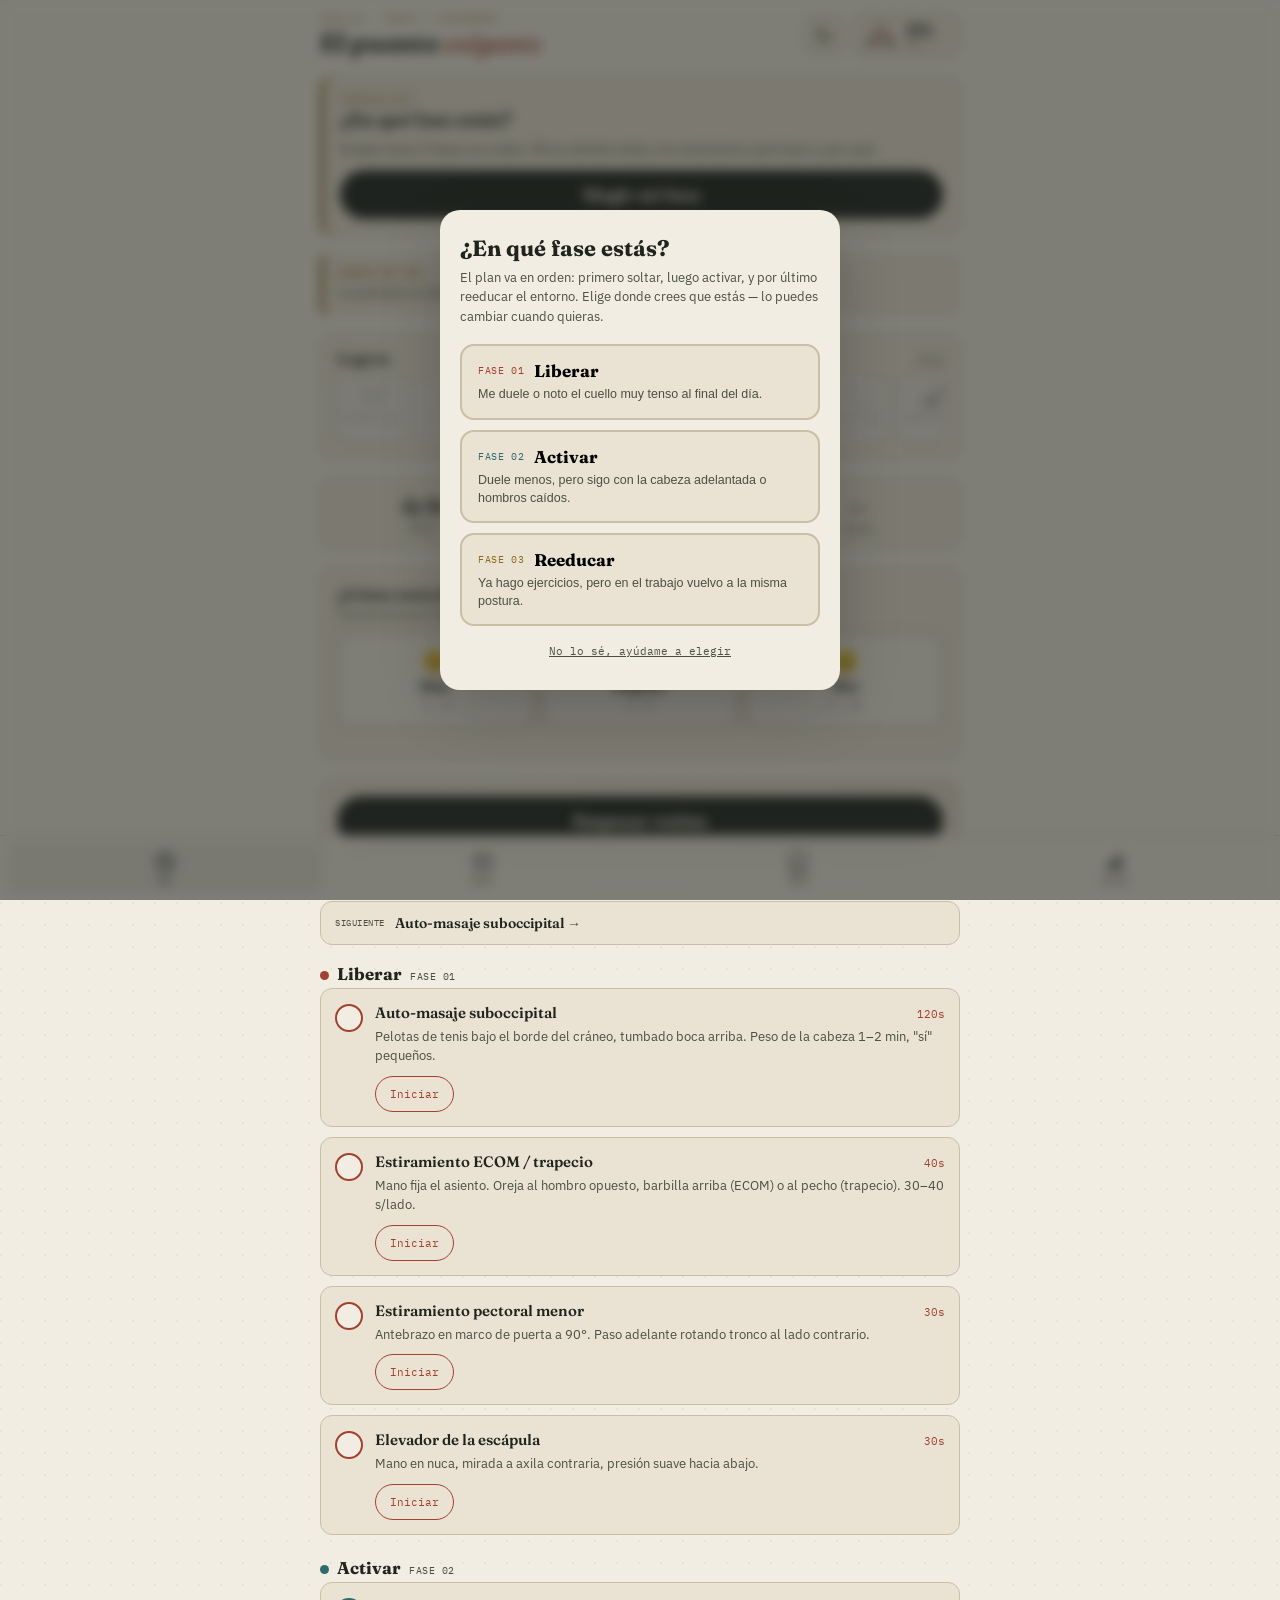
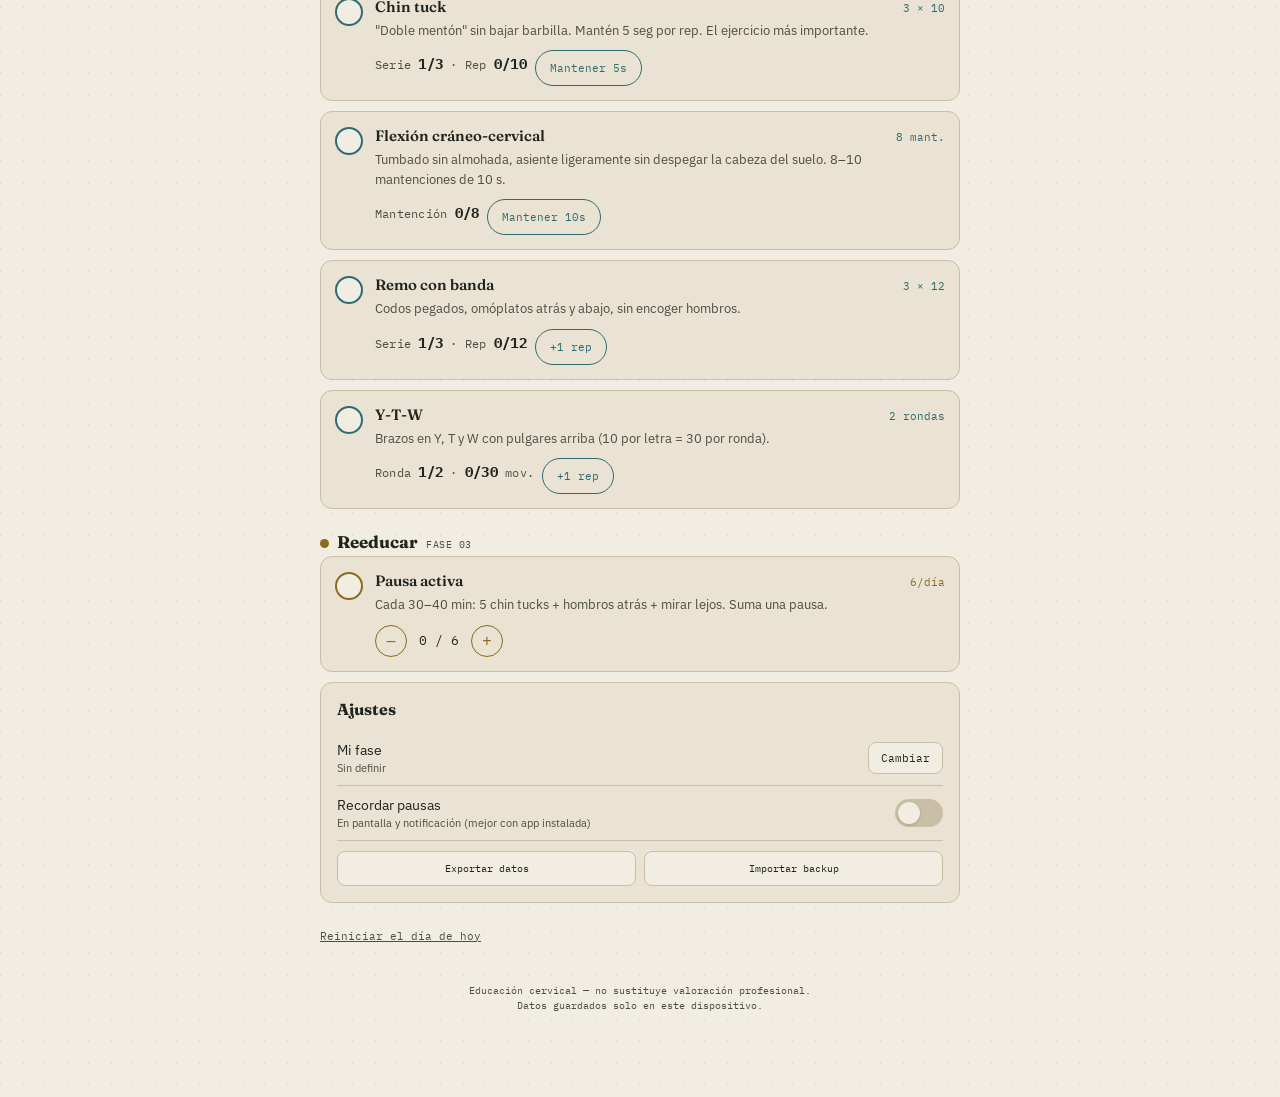
==== index.html @ 2474822c "Pack 8: pausa rápida FAB, consejo diario y más logros - Botón flotante de pausa activa con guía de 3" ====
<!DOCTYPE html>
<html lang="es">
<head>
<meta charset="UTF-8">
<meta name="viewport" content="width=device-width, initial-scale=1.0, viewport-fit=cover">
<meta name="theme-color" content="#f2ede2" id="metaTheme">
<meta name="apple-mobile-web-app-capable" content="yes">
<meta name="apple-mobile-web-app-status-bar-style" content="default">
<meta name="apple-mobile-web-app-title" content="Cuello">
<link rel="manifest" href="manifest.webmanifest">
<link rel="icon" href="icon.svg" type="image/svg+xml">
<link rel="apple-touch-icon" href="icon.svg">
<title>Cuello — mapa y cuaderno</title>
<style>
  @import url('https://fonts.googleapis.com/css2?family=Fraunces:ital,opsz,wght@0,9..144,400;0,9..144,600;0,9..144,700;1,9..144,500&family=IBM+Plex+Mono:wght@400;500&family=IBM+Plex+Sans:wght@400;500;600&display=swap');

  :root{
    --paper:#f2ede2;
    --paper2:#eae2d2;
    --ink:#20241f;
    --ink-soft:#4b4f43;
    --line:#c9bea6;
    --tight:#a3402f;
    --tight-soft:#e8cdc3;
    --weak:#2f5c78;
    --weak-soft:#cfdfe6;
    --liberar:#a3402f;
    --liberar-soft:#ecd6cc;
    --activar:#2f6b6e;
    --activar-soft:#d3e2e0;
    --reeducar:#8a6b1f;
    --reeducar-soft:#e8dfc2;
    --accent:#8a6b1f;
    --nav-h:64px;
    --safe-b:env(safe-area-inset-bottom, 0px);
    --safe-t:env(safe-area-inset-top, 0px);
    --nav-bg:rgba(242,237,226,0.92);
    --dot-color:rgba(32,36,31,0.05);
  }

  html[data-theme="dark"]{
    --paper:#1a1d18;
    --paper2:#242820;
    --ink:#e8e4dc;
    --ink-soft:#a8a49a;
    --line:#3d4038;
    --tight:#c45a48;
    --tight-soft:#3d2824;
    --weak:#5a8fa8;
    --weak-soft:#243038;
    --liberar:#c45a48;
    --liberar-soft:#3d2824;
    --activar:#4a9a9e;
    --activar-soft:#243230;
    --reeducar:#b8943a;
    --reeducar-soft:#302a1a;
    --accent:#b8943a;
    --nav-bg:rgba(26,29,24,0.94);
    --dot-color:rgba(232,228,220,0.06);
  }

  *{box-sizing:border-box; -webkit-tap-highlight-color:transparent;}
  html{scroll-behavior:smooth;}
  body{
    margin:0;
    background:var(--paper);
    background-image:radial-gradient(circle at 1px 1px, var(--dot-color) 1px, transparent 0);
    background-size:22px 22px;
    color:var(--ink);
    font-family:'IBM Plex Sans', sans-serif;
    padding:calc(12px + var(--safe-t)) 16px calc(var(--nav-h) + var(--safe-b) + 20px);
    min-height:100dvh;
  }
  .wrap{max-width:640px;margin:0 auto;}

  /* ---------- TOP BAR ---------- */
  .topbar{
    display:flex; align-items:center; justify-content:space-between; gap:12px;
    margin-bottom:18px;
  }
  .brand{min-width:0;}
  .eyebrow{
    font-family:'IBM Plex Mono', monospace; font-size:10px; letter-spacing:0.14em;
    text-transform:uppercase; color:var(--accent); margin-bottom:4px;
  }
  .brand h1{
    font-family:'Fraunces', serif; font-weight:700; font-size:22px; line-height:1.1;
    margin:0; letter-spacing:-0.01em;
  }
  .brand h1 em{font-style:italic; font-weight:500; color:var(--tight);}

  .tension-pill{
    flex:0 0 auto; background:var(--paper2); border:1px solid var(--line);
    border-radius:12px; padding:8px 10px; display:flex; align-items:center; gap:8px;
    min-width:108px;
  }
  .tension-pill svg{width:36px; height:22px; flex:0 0 36px;}
  .tension-pill .val{
    font-family:'Fraunces', serif; font-weight:700; font-size:17px; line-height:1;
  }
  .tension-pill .lab{
    font-family:'IBM Plex Mono', monospace; font-size:8px; color:var(--ink-soft);
    text-transform:uppercase; letter-spacing:0.06em;
  }

  .topbar-actions{display:flex; align-items:center; gap:8px; flex:0 0 auto;}
  .icon-btn{
    width:40px; height:40px; border-radius:10px; border:1px solid var(--line);
    background:var(--paper2); color:var(--ink-soft); cursor:pointer;
    display:flex; align-items:center; justify-content:center; padding:0;
    transition:color .15s ease, background .15s ease;
  }
  .icon-btn svg{width:18px; height:18px; stroke:currentColor; fill:none; stroke-width:2; stroke-linecap:round; stroke-linejoin:round;}
  .icon-btn.active{color:var(--ink); background:var(--paper);}

  /* ---------- SETTINGS ---------- */
  .settings-block{
    background:var(--paper2); border:1px solid var(--line); border-radius:12px;
    padding:16px; margin-bottom:18px;
  }
  .settings-block h3{font-family:'Fraunces', serif; font-size:16px; margin:0 0 12px;}
  .setting-row{
    display:flex; align-items:center; justify-content:space-between; gap:12px;
    padding:10px 0; border-bottom:1px solid var(--line); cursor:pointer;
  }
  .setting-row:last-child{border-bottom:none; padding-bottom:0;}
  .setting-row span{font-size:14px;}
  .setting-row small{display:block; font-size:11px; color:var(--ink-soft); margin-top:2px;}
  .toggle-switch{
    width:48px; height:28px; border-radius:100px; background:var(--line);
    position:relative; flex:0 0 auto; transition:background .2s ease;
  }
  .toggle-switch.on{background:var(--activar);}
  .toggle-switch::after{
    content:''; position:absolute; top:3px; left:3px; width:22px; height:22px;
    border-radius:50%; background:var(--paper); transition:transform .2s ease;
    box-shadow:0 1px 3px rgba(0,0,0,0.15);
  }
  .toggle-switch.on::after{transform:translateX(20px);}
  .setting-select{
    font-family:'IBM Plex Mono', monospace; font-size:11px; padding:8px 12px;
    border-radius:8px; border:1px solid var(--line); background:var(--paper);
    color:var(--ink); margin-top:8px; width:100%;
  }

  .pause-toast{
    position:fixed; left:16px; right:16px; bottom:calc(var(--nav-h) + var(--safe-b) + 12px);
    z-index:150; background:var(--ink); color:var(--paper); border-radius:14px;
    padding:14px 16px; display:none; align-items:center; justify-content:space-between;
    gap:12px; box-shadow:0 8px 32px rgba(0,0,0,0.25); animation:rise .3s ease;
  }
  .pause-toast.show{display:flex;}
  .pause-toast-text{flex:1; font-size:13px; line-height:1.4;}
  .pause-toast-text strong{display:block; font-family:'Fraunces', serif; font-size:15px; margin-bottom:2px;}
  .pause-toast button{
    font-family:'IBM Plex Mono', monospace; font-size:10px; padding:8px 12px;
    border-radius:100px; border:none; background:var(--activar); color:var(--paper);
    cursor:pointer; white-space:nowrap;
  }

  .badge-toast{
    position:fixed; left:16px; right:16px; bottom:calc(var(--nav-h) + var(--safe-b) + 12px);
    z-index:151; background:var(--paper2); color:var(--ink); border:2px solid var(--activar);
    border-radius:14px; padding:12px 14px; display:none; align-items:center; gap:12px;
    box-shadow:0 8px 32px rgba(0,0,0,0.18); animation:rise .3s ease;
  }
  .badge-toast.show{display:flex;}
  .badge-toast-icon{font-size:28px; line-height:1;}
  .badge-toast-text{flex:1; font-size:12px; line-height:1.4; color:var(--ink-soft);}
  .badge-toast-text strong{
    display:block; font-family:'Fraunces', serif; font-size:15px;
    color:var(--ink); margin-bottom:2px;
  }

  .pause-fab{
    position:fixed; right:16px;
    bottom:calc(var(--nav-h) + var(--safe-b) + 16px);
    z-index:140; width:56px; height:56px; border-radius:50%;
    background:var(--reeducar); color:var(--paper); border:none;
    box-shadow:0 4px 20px rgba(0,0,0,0.22); cursor:pointer;
    display:flex; align-items:center; justify-content:center;
    font-size:22px; transition:transform .15s ease, opacity .2s ease;
  }
  .pause-fab:active{transform:scale(0.94);}
  .pause-fab.hidden{opacity:0; pointer-events:none; transform:scale(0.8);}

  .daily-tip{
    background:var(--paper2); border-left:4px solid var(--reeducar);
    border-radius:8px; padding:12px 14px; margin-bottom:18px;
    font-size:13px; color:var(--ink-soft); line-height:1.55;
  }
  .daily-tip strong{
    display:block; font-family:'IBM Plex Mono', monospace;
    font-size:9px; text-transform:uppercase; letter-spacing:0.06em;
    color:var(--reeducar); margin-bottom:4px;
  }

  .qp-steps{display:flex; gap:6px; justify-content:center; margin-bottom:16px;}
  .qp-dot{
    width:8px; height:8px; border-radius:50%; background:var(--line);
    transition:background .2s ease, transform .2s ease;
  }
  .qp-dot.done{background:var(--activar);}
  .qp-dot.active{background:var(--reeducar); transform:scale(1.3);}
  .qp-progress{
    font-family:'IBM Plex Mono', monospace; font-size:10px;
    color:var(--ink-soft); margin-bottom:8px;
  }

  .badges-head{
    display:flex; align-items:baseline; justify-content:space-between;
    margin-bottom:10px;
  }
  .badges-head h3{margin:0;}
  .badges-count{
    font-family:'IBM Plex Mono', monospace; font-size:10px; color:var(--ink-soft);
  }

  .pause-toast-close{
    background:none; border:none; color:var(--paper); opacity:0.7;
    font-size:20px; line-height:1; padding:4px 8px; cursor:pointer; flex:0 0 auto;
  }

  /* ---------- SECTIONS ---------- */
  .section{display:none; animation:rise .28s ease;}
  .section.active{display:block;}
  @keyframes rise{from{opacity:0;transform:translateY(6px);}to{opacity:1;transform:none;}}

  .lead{font-size:14px; color:var(--ink-soft); line-height:1.55; margin:0 0 16px;}

  /* ---------- STATS ---------- */
  .stats{display:grid; grid-template-columns:repeat(3,1fr); gap:8px; margin-bottom:18px;}
  .stat{
    background:var(--paper2); border:1px solid var(--line); border-radius:10px;
    padding:12px 10px; text-align:center;
  }
  .stat .num{font-family:'Fraunces', serif; font-weight:700; font-size:22px;}
  .stat .lab{
    font-family:'IBM Plex Mono', monospace; font-size:9px; color:var(--ink-soft);
    text-transform:uppercase; letter-spacing:0.05em; margin-top:2px;
  }

  /* ---------- ROUTINE CTA ---------- */
  .routine-cta{
    background:linear-gradient(135deg, var(--paper2) 0%, #e3d9c8 100%);
    border:1px solid var(--line); border-radius:14px; padding:16px;
    margin-bottom:18px; text-align:center;
  }
  .routine-start{
    width:100%; font-family:'Fraunces', serif; font-weight:700; font-size:17px;
    padding:14px 20px; border-radius:100px; border:none; cursor:pointer;
    background:var(--ink); color:var(--paper); min-height:48px;
    transition:transform .12s ease, opacity .12s ease;
  }
  .routine-start:active{transform:scale(0.98);}
  .routine-start:disabled{opacity:0.45; cursor:default; transform:none;}
  .routine-hint{
    display:block; font-family:'IBM Plex Mono', monospace; font-size:10px;
    color:var(--ink-soft); margin-top:8px; letter-spacing:0.04em;
  }

  .routine-flow{
    background:var(--paper2); border:1px solid var(--line); border-radius:14px;
    padding:18px; margin-bottom:18px; display:none;
  }
  .routine-flow.active{display:block; animation:rise .28s ease;}
  .routine-progress{
    font-family:'IBM Plex Mono', monospace; font-size:10px; color:var(--ink-soft);
    text-transform:uppercase; letter-spacing:0.06em; margin-bottom:6px;
  }
  .routine-bar{height:4px; background:var(--line); border-radius:2px; margin-bottom:16px; overflow:hidden;}
  .routine-bar-fill{height:100%; background:var(--activar); border-radius:2px; transition:width .3s ease;}
  .routine-phase{
    font-family:'IBM Plex Mono', monospace; font-size:10px; text-transform:uppercase;
    letter-spacing:0.06em; margin-bottom:4px;
  }
  .routine-name{font-family:'Fraunces', serif; font-weight:700; font-size:20px; margin:0 0 8px;}
  .routine-detail{font-size:13.5px; color:var(--ink-soft); line-height:1.55; margin:0 0 16px;}
  .routine-actions{display:flex; gap:8px; flex-wrap:wrap;}
  .routine-btn{
    flex:1; min-width:100px; font-family:'IBM Plex Mono', monospace; font-size:11px;
    padding:12px 14px; border-radius:100px; border:1px solid var(--ink);
    background:transparent; color:var(--ink); cursor:pointer; min-height:44px;
  }
  .routine-btn.primary{background:var(--ink); color:var(--paper); border-color:var(--ink);}
  .routine-btn.ghost{border-color:var(--line); color:var(--ink-soft); flex:0 0 auto; min-width:auto; padding:12px 16px;}

  /* ---------- PAIN ---------- */
  .pain-block{
    background:var(--paper2); border:1px solid var(--line); border-radius:12px;
    padding:16px; margin-bottom:20px;
  }
  .pain-block h3{font-family:'Fraunces', serif; font-size:16px; margin:0 0 2px;}
  .pain-block p{font-size:12px; color:var(--ink-soft); margin:0 0 12px;}
  .pain-zones{display:grid; grid-template-columns:repeat(3,1fr); gap:8px; margin-bottom:14px;}
  .pain-zone{
    padding:16px 8px; border-radius:12px; border:2px solid var(--line);
    background:var(--paper); cursor:pointer; text-align:center;
    transition:transform .12s ease, border-color .12s ease, background .12s ease;
    min-height:72px; display:flex; flex-direction:column; align-items:center; justify-content:center; gap:4px;
  }
  .pain-zone:active{transform:scale(0.96);}
  .pain-zone .zone-emoji{font-size:22px; line-height:1;}
  .pain-zone .zone-label{font-family:'Fraunces', serif; font-weight:600; font-size:14px;}
  .pain-zone .zone-range{font-family:'IBM Plex Mono', monospace; font-size:9px; color:var(--ink-soft);}
  .pain-zone.active{border-color:var(--liberar); background:var(--liberar-soft);}
  .pain-zone[data-zone="bien"].active{border-color:var(--activar); background:var(--activar-soft);}
  .pain-zone[data-zone="regular"].active{border-color:var(--reeducar); background:var(--reeducar-soft);}
  .pain-zone[data-zone="mal"].active{border-color:var(--liberar); background:var(--liberar-soft);}
  .pain-fine{display:none;}
  .pain-fine.show{display:block;}
  .pain-fine-label{
    display:flex; justify-content:space-between; align-items:baseline; margin-bottom:8px;
    font-size:12px; color:var(--ink-soft);
  }
  .pain-fine-label strong{
    font-family:'Fraunces', serif; font-size:20px; color:var(--ink); font-weight:700;
  }
  .pain-slider{
    width:100%; height:8px; -webkit-appearance:none; appearance:none;
    background:var(--line); border-radius:4px; outline:none;
  }
  .pain-slider::-webkit-slider-thumb{
    -webkit-appearance:none; width:28px; height:28px; border-radius:50%;
    background:var(--ink); border:3px solid var(--paper); cursor:pointer;
    box-shadow:0 2px 6px rgba(0,0,0,0.15);
  }
  .pain-slider::-moz-range-thumb{
    width:28px; height:28px; border-radius:50%; background:var(--ink);
    border:3px solid var(--paper); cursor:pointer;
  }

  /* ---------- PHASE / EXERCISE ---------- */
  .phase-head{display:flex; align-items:baseline; gap:8px; margin:22px 0 4px; flex-wrap:wrap;}
  .phase-head:first-child{margin-top:0;}
  .phase-dot{width:9px; height:9px; border-radius:50%; flex:0 0 auto;}
  .phase-name{font-family:'Fraunces', serif; font-weight:700; font-size:17px;}
  .phase-tag{
    font-family:'IBM Plex Mono', monospace; font-size:10px; color:var(--ink-soft);
    text-transform:uppercase; letter-spacing:0.05em;
  }
  .phase-desc{font-size:13px; color:var(--ink-soft); margin:0 0 12px; line-height:1.5;}

  .ex-card{
    background:var(--paper2); border:1px solid var(--line); border-radius:12px;
    padding:14px; margin-bottom:10px; display:flex; gap:12px; align-items:flex-start;
    transition:box-shadow .15s ease;
  }
  .ex-card.done{box-shadow:inset 3px 0 0 0 var(--phase-color);}
  .ex-check{
    width:28px; height:28px; border-radius:50%; border:2px solid var(--phase-color);
    flex:0 0 auto; cursor:pointer; margin-top:1px; position:relative; background:var(--paper);
  }
  .ex-check.checked{background:var(--phase-color);}
  .ex-check.checked::after{
    content:''; position:absolute; left:8px; top:4px; width:5px; height:10px;
    border:solid var(--paper); border-width:0 2.5px 2.5px 0; transform:rotate(40deg);
  }
  .ex-body{flex:1; min-width:0;}
  .ex-top{display:flex; justify-content:space-between; align-items:baseline; gap:8px; flex-wrap:wrap;}
  .ex-name{font-family:'Fraunces', serif; font-weight:600; font-size:15px;}
  .ex-meta{font-family:'IBM Plex Mono', monospace; font-size:10.5px; color:var(--phase-color);}
  .ex-detail{font-size:13px; color:var(--ink-soft); line-height:1.5; margin:5px 0 10px;}
  .ex-controls{display:flex; align-items:center; gap:8px; flex-wrap:wrap;}
  .ex-btn{
    font-family:'IBM Plex Mono', monospace; font-size:11px; padding:8px 14px;
    border-radius:100px; border:1px solid var(--phase-color); background:transparent;
    color:var(--phase-color); cursor:pointer; min-height:36px;
  }
  .ex-btn.running{background:var(--phase-color); color:var(--paper);}
  .counter-row{display:flex; align-items:center; gap:8px;}
  .counter-btn{
    width:32px; height:32px; border-radius:50%; border:1px solid var(--phase-color);
    background:transparent; color:var(--phase-color); font-size:16px; cursor:pointer;
    display:flex; align-items:center; justify-content:center;
  }
  .counter-num{font-family:'IBM Plex Mono', monospace; font-size:13px; min-width:48px; text-align:center;}

  .reset-link{
    font-family:'IBM Plex Mono', monospace; font-size:11px; color:var(--ink-soft);
    text-decoration:underline; cursor:pointer; background:none; border:none; padding:8px 0;
    margin-top:8px; display:block;
  }

  /* ---------- MAPA / DIAGRAM ---------- */
  .view-toggle{display:flex; gap:6px; margin-bottom:12px;}
  .view-toggle button{
    flex:1; font-family:'IBM Plex Mono', monospace; font-size:11px;
    letter-spacing:0.05em; text-transform:uppercase; padding:10px 8px;
    border-radius:100px; border:1px solid var(--ink); background:transparent;
    color:var(--ink); cursor:pointer; min-height:40px;
  }
  .view-toggle button.active{background:var(--ink); color:var(--paper);}

  .stage{
    background:var(--paper2); border:1px solid var(--line); border-radius:12px;
    padding:14px; position:relative;
  }
  .stage-caption{
    font-family:'IBM Plex Mono', monospace; font-size:10px; color:var(--ink-soft);
    text-align:center; margin-top:6px; letter-spacing:0.04em;
  }
  svg{width:100%;height:auto;display:block;}
  .muscle{cursor:pointer; transition:opacity .2s ease;}
  .muscle:active{opacity:0.7;}
  .label-line{stroke:var(--ink-soft); stroke-width:1; stroke-dasharray:2 2;}
  .vert-label{font-family:'IBM Plex Mono', monospace; font-size:10px; fill:var(--ink);}
  .muscle-tag{font-family:'IBM Plex Sans', sans-serif; font-size:11px; font-weight:600; fill:var(--ink);}
  .cable{stroke:var(--tight); stroke-width:2; fill:none; stroke-dasharray:4 3;}

  .legend{display:flex; gap:14px; margin-top:12px; flex-wrap:wrap; font-size:12px;}
  .legend span{display:flex; align-items:center; gap:6px;}
  .swatch{width:12px; height:12px; border-radius:3px; display:inline-block;}

  .info-panel{
    margin-top:12px; display:none; background:var(--paper); border:1px solid var(--line);
    border-left:4px solid var(--ink); border-radius:8px; padding:14px;
    font-size:14px; line-height:1.55; animation:rise .2s ease;
  }
  .info-panel.show{display:block;}
  .info-panel h3{font-family:'Fraunces', serif; font-size:18px; margin:0 0 6px; font-weight:600;}
  .info-panel .role{
    font-family:'IBM Plex Mono', monospace; font-size:10px; text-transform:uppercase;
    letter-spacing:0.06em; padding:2px 8px; border-radius:100px; display:inline-block; margin-bottom:8px;
  }
  .role.tight{background:var(--tight-soft); color:var(--tight);}
  .role.weak{background:var(--weak-soft); color:var(--weak);}
  .info-panel p{margin:0 0 10px;}
  .info-link{
    font-family:'IBM Plex Mono', monospace; font-size:11px;
    padding:10px 14px; border-radius:100px; border:1px solid var(--activar);
    background:var(--activar-soft); color:var(--activar); cursor:pointer;
    width:100%; min-height:40px; transition:transform .12s ease;
  }
  .info-link:active{transform:scale(0.98);}

  .rep-status{
    font-family:'IBM Plex Mono', monospace; font-size:12px; color:var(--ink-soft);
    margin-bottom:8px; letter-spacing:0.02em;
  }
  .rep-status strong{color:var(--ink); font-size:14px;}

  .ex-card.highlight{
    animation:highlightPulse 2.5s ease;
    box-shadow:0 0 0 2px var(--activar), inset 3px 0 0 0 var(--phase-color);
  }
  @keyframes highlightPulse{
    0%,100%{box-shadow:0 0 0 2px transparent, inset 3px 0 0 0 var(--phase-color);}
    15%,45%{box-shadow:0 0 0 2px var(--activar), inset 3px 0 0 0 var(--phase-color);}
  }

  .insight-box{
    background:var(--paper2); border:1px solid var(--line); border-radius:12px;
    padding:16px; margin-bottom:20px;
  }
  .insight-box h3{font-family:'Fraunces', serif; font-size:16px; margin:0 0 10px;}
  .insight-line{
    font-size:13px; color:var(--ink-soft); line-height:1.55; margin:0 0 6px;
    display:flex; justify-content:space-between; align-items:baseline; gap:10px;
  }
  .insight-line:last-child{margin-bottom:0;}
  .insight-val{
    font-family:'Fraunces', serif; font-weight:700; font-size:17px;
    color:var(--ink); flex:0 0 auto;
  }
  .insight-val.good{color:var(--activar);}
  .insight-val.warn{color:var(--liberar);}
  .hint{
    font-family:'IBM Plex Mono', monospace; font-size:10px; color:var(--ink-soft);
    margin-top:8px; text-align:center;
  }

  .bridge-box{
    margin-top:24px; background:var(--paper2); border:1px solid var(--line);
    border-radius:12px; padding:16px;
  }
  .bridge-box h2{font-family:'Fraunces', serif; font-size:19px; font-weight:700; margin:0 0 8px;}

  .plan-card{
    background:var(--paper2); border:1px solid var(--line); border-radius:12px;
    padding:16px; margin-bottom:12px;
  }
  .plan-card .n{
    font-family:'IBM Plex Mono', monospace; font-size:10px; color:var(--accent);
    letter-spacing:0.08em;
  }
  .plan-card h4{font-family:'Fraunces', serif; font-size:16px; margin:4px 0 8px;}
  .plan-card .card-lead{
    font-size:13px; color:var(--ink-soft); line-height:1.55; margin:0 0 12px;
    padding-bottom:10px; border-bottom:1px solid var(--line);
  }
  .plan-item{
    display:block; margin-bottom:10px; padding-left:12px; border-left:2px solid var(--line);
  }
  .plan-item .name{font-family:'Fraunces', serif; font-weight:600; font-size:14px; display:block; margin-bottom:2px;}
  .plan-item .detail{font-size:12.5px; color:var(--ink-soft); line-height:1.5;}

  /* ---------- PROGRESO ---------- */
  .section-title{font-family:'Fraunces', serif; font-weight:700; font-size:18px; margin:0 0 4px;}
  .section-sub{font-size:12px; color:var(--ink-soft); margin:0 0 10px;}
  .history-grid{display:flex; gap:4px; align-items:flex-end; height:110px; margin:12px 0 6px;}
  .history-bar{flex:1; display:flex; flex-direction:column; align-items:center; justify-content:flex-end; gap:3px; height:100%;}
  .bar-fill{width:100%; border-radius:3px 3px 0 0; background:var(--activar); min-height:3px; transition:height .3s ease;}
  .bar-date{font-family:'IBM Plex Mono', monospace; font-size:8px; color:var(--ink-soft);}
  .pain-history{display:flex; gap:4px; align-items:flex-end; height:60px; margin-top:12px;}
  .pain-bar-outer{flex:1; height:100%; display:flex; align-items:flex-end;}
  .pain-bar{width:100%; background:var(--liberar); border-radius:3px 3px 0 0; opacity:0.75; min-height:3px;}

  /* ---------- BOTTOM NAV ---------- */
  .bottom-nav{
    position:fixed; left:0; right:0; bottom:0; z-index:100;
    background:var(--nav-bg); backdrop-filter:blur(12px); -webkit-backdrop-filter:blur(12px);
    border-top:1px solid var(--line);
    padding:6px 8px calc(6px + var(--safe-b));
    display:flex; justify-content:space-around; gap:2px;
  }
  .nav-btn{
    flex:1; display:flex; flex-direction:column; align-items:center; gap:2px;
    background:none; border:none; cursor:pointer; padding:6px 4px; border-radius:10px;
    color:var(--ink-soft); transition:color .15s ease, background .15s ease;
    min-height:52px; justify-content:center;
  }
  .nav-btn svg{width:22px; height:22px; stroke:currentColor; fill:none; stroke-width:1.8; stroke-linecap:round; stroke-linejoin:round;}
  .nav-btn span{font-family:'IBM Plex Mono', monospace; font-size:9px; letter-spacing:0.04em; text-transform:uppercase;}
  .nav-btn.active{color:var(--ink); background:rgba(32,36,31,0.06);}
  .nav-btn.active svg{stroke-width:2.2;}

  footer{
    margin-top:32px; font-family:'IBM Plex Mono', monospace; font-size:10px;
    color:var(--ink-soft); text-align:center; line-height:1.5;
  }

  /* ---------- OVERLAYS ---------- */
  .overlay{
    position:fixed; inset:0; z-index:200; display:none;
    align-items:center; justify-content:center; padding:20px;
    background:rgba(32,36,31,0.55); backdrop-filter:blur(6px); -webkit-backdrop-filter:blur(6px);
  }
  .overlay.show{display:flex; animation:fadeIn .2s ease;}
  @keyframes fadeIn{from{opacity:0;}to{opacity:1;}}

  .timer-sheet{
    background:var(--paper); border-radius:20px; padding:28px 24px;
    width:100%; max-width:340px; text-align:center;
    box-shadow:0 20px 60px rgba(0,0,0,0.2);
  }
  .timer-ring-wrap{position:relative; width:180px; height:180px; margin:0 auto 16px;}
  .timer-ring-wrap svg{width:100%; height:100%; transform:rotate(-90deg);}
  .timer-ring-bg{fill:none; stroke:var(--line); stroke-width:8;}
  .timer-ring-fg{
    fill:none; stroke-width:8; stroke-linecap:round;
    stroke-dasharray:326.7; stroke-dashoffset:0;
    transition:stroke-dashoffset .3s linear;
  }
  .timer-count{
    position:absolute; inset:0; display:flex; align-items:center; justify-content:center;
    font-family:'Fraunces', serif; font-weight:700; font-size:52px; line-height:1;
  }
  .timer-ex-name{font-family:'Fraunces', serif; font-size:17px; font-weight:600; margin:0 0 4px;}
  .timer-ex-phase{font-family:'IBM Plex Mono', monospace; font-size:10px; color:var(--ink-soft); margin-bottom:20px;}
  .timer-btns{display:flex; gap:10px;}
  .timer-btns button{
    flex:1; font-family:'IBM Plex Mono', monospace; font-size:12px;
    padding:14px; border-radius:100px; border:1px solid var(--ink);
    background:transparent; color:var(--ink); cursor:pointer; min-height:48px;
  }
  .timer-btns button.primary{background:var(--ink); color:var(--paper);}

  .celebration-sheet{
    background:var(--paper); border-radius:20px; padding:32px 24px;
    width:100%; max-width:340px; text-align:center;
    animation:pop .4s cubic-bezier(.34,1.56,.64,1);
  }
  @keyframes pop{from{transform:scale(0.85);opacity:0;}to{transform:scale(1);opacity:1;}}
  .celebration-sheet svg{width:80px; height:50px; margin-bottom:16px;}
  .celebration-sheet h2{font-family:'Fraunces', serif; font-size:24px; margin:0 0 8px;}
  .celebration-sheet p{font-size:14px; color:var(--ink-soft); margin:0 0 20px; line-height:1.5;}
  .celebration-sheet button{
    font-family:'IBM Plex Mono', monospace; font-size:12px;
    padding:14px 32px; border-radius:100px; border:none;
    background:var(--activar); color:var(--paper); cursor:pointer; min-height:48px;
  }
  .celebration-confetti{
    position:absolute; inset:0; pointer-events:none; overflow:hidden;
  }
  .confetti-piece{
    position:absolute; width:8px; height:8px; border-radius:2px;
    animation:confettiFall 1.2s ease-out forwards;
  }
  @keyframes confettiFall{
    0%{transform:translateY(-20px) rotate(0deg); opacity:1;}
    100%{transform:translateY(100vh) rotate(720deg); opacity:0;}
  }

  body.overlay-open{overflow:hidden;}

  /* ---------- PHASE PICKER ---------- */
  .phase-overlay .picker-sheet{
    background:var(--paper); border-radius:20px; padding:24px 20px;
    width:100%; max-width:400px; max-height:90dvh; overflow-y:auto;
    box-shadow:0 20px 60px rgba(0,0,0,0.2);
  }
  .picker-sheet h2{font-family:'Fraunces', serif; font-size:22px; margin:0 0 6px;}
  .picker-sheet .picker-sub{font-size:13px; color:var(--ink-soft); margin:0 0 18px; line-height:1.5;}
  .phase-option{
    display:block; width:100%; text-align:left; background:var(--paper2);
    border:2px solid var(--line); border-radius:14px; padding:14px 16px;
    margin-bottom:10px; cursor:pointer; transition:border-color .15s ease, transform .12s ease;
  }
  .phase-option:active{transform:scale(0.98);}
  .phase-option:hover{border-color:var(--ink-soft);}
  .phase-option-top{display:flex; align-items:center; gap:10px; margin-bottom:4px;}
  .phase-option-num{
    font-family:'IBM Plex Mono', monospace; font-size:10px; letter-spacing:0.06em;
    text-transform:uppercase;
  }
  .phase-option-name{font-family:'Fraunces', serif; font-weight:700; font-size:17px;}
  .phase-option-hint{font-size:12.5px; color:var(--ink-soft); line-height:1.45; margin:0;}
  .phase-option[data-phase="liberar"]{--opt-color:var(--liberar);}
  .phase-option[data-phase="activar"]{--opt-color:var(--activar);}
  .phase-option[data-phase="reeducar"]{--opt-color:var(--reeducar);}
  .phase-option .phase-option-num{color:var(--opt-color);}
  .phase-option.selected{border-color:var(--opt-color); background:color-mix(in srgb, var(--opt-color) 8%, var(--paper2));}

  .picker-help{
    font-family:'IBM Plex Mono', monospace; font-size:11px; color:var(--ink-soft);
    background:none; border:none; text-decoration:underline; cursor:pointer;
    padding:8px 0; margin-top:4px; display:block; width:100%; text-align:center;
  }
  .quiz-block{display:none; margin-top:14px; padding-top:14px; border-top:1px dashed var(--line);}
  .quiz-block.show{display:block;}
  .quiz-q{font-family:'Fraunces', serif; font-size:15px; margin:0 0 10px;}
  .quiz-opt{
    display:block; width:100%; text-align:left; background:var(--paper);
    border:1px solid var(--line); border-radius:10px; padding:12px 14px;
    margin-bottom:8px; font-size:13px; line-height:1.45; cursor:pointer; color:var(--ink);
  }
  .quiz-opt:active{background:var(--paper2);}

  .phase-focus{
    background:var(--paper2); border:1px solid var(--line); border-radius:14px;
    padding:16px; margin-bottom:18px; border-left:4px solid var(--phase-color, var(--ink));
  }
  .phase-focus-top{display:flex; justify-content:space-between; align-items:flex-start; gap:10px; margin-bottom:8px;}
  .phase-focus-tag{
    font-family:'IBM Plex Mono', monospace; font-size:10px; letter-spacing:0.06em;
    text-transform:uppercase; color:var(--phase-color); margin-bottom:2px;
  }
  .phase-focus h3{font-family:'Fraunces', serif; font-size:18px; margin:0;}
  .phase-focus-change{
    font-family:'IBM Plex Mono', monospace; font-size:10px; color:var(--ink-soft);
    background:none; border:none; text-decoration:underline; cursor:pointer; padding:0; flex:0 0 auto;
  }
  .phase-focus p{font-size:13.5px; color:var(--ink-soft); line-height:1.55; margin:0 0 10px;}
  .phase-focus ul{margin:0; padding-left:18px; font-size:12.5px; color:var(--ink-soft); line-height:1.55;}
  .phase-focus-tip{
    font-family:'IBM Plex Mono', monospace; font-size:11px; color:var(--phase-color);
    margin-top:12px; padding-top:10px; border-top:1px dashed var(--line); line-height:1.5;
  }

  .phase-head.is-current .phase-name::after{
    content:' · tú'; font-family:'IBM Plex Mono', monospace;
    font-size:10px; color:var(--phase-color); font-weight:400;
  }
  .phase-head.is-muted{opacity:0.55;}
  .phase-collapse-btn{
    font-family:'IBM Plex Mono', monospace; font-size:10px; color:var(--ink-soft);
    background:none; border:none; text-decoration:underline; cursor:pointer;
    padding:0; margin:0 0 10px 18px; display:block;
  }
  .phase-exercises.collapsed{display:none;}

  .phase-journey{
    display:flex; align-items:center; gap:4px; margin-bottom:14px;
    padding-bottom:14px; border-bottom:1px dashed var(--line);
  }
  .journey-step{
    flex:1; text-align:center; font-family:'IBM Plex Mono', monospace;
    font-size:8px; letter-spacing:0.03em; text-transform:uppercase;
    padding:8px 4px; border-radius:8px; border:1px solid var(--line);
    color:var(--ink-soft); line-height:1.3;
  }
  .journey-step strong{display:block; font-family:'Fraunces', serif; font-size:11px; font-weight:600; text-transform:none; letter-spacing:0;}
  .journey-step.done{background:var(--paper); color:var(--ink-soft);}
  .journey-step.current{
    border-color:var(--phase-color); background:color-mix(in srgb, var(--phase-color) 12%, var(--paper2));
    color:var(--ink); font-weight:500;
  }
  .journey-step.future{opacity:0.45;}

  .advance-banner{
    background:color-mix(in srgb, var(--activar) 12%, var(--paper2));
    border:1px solid var(--activar); border-radius:12px; padding:14px; margin-top:12px;
  }
  .advance-banner p{font-size:13px; color:var(--ink-soft); margin:0 0 10px; line-height:1.5;}
  .advance-banner-btns{display:flex; gap:8px;}
  .advance-banner button{
    flex:1; font-family:'IBM Plex Mono', monospace; font-size:11px;
    padding:10px; border-radius:100px; cursor:pointer; min-height:40px;
  }
  .advance-banner .yes{background:var(--activar); color:var(--paper); border:none;}
  .advance-banner .no{background:transparent; border:1px solid var(--line); color:var(--ink-soft);}

  .week-mini{
    background:var(--paper2); border:1px solid var(--line); border-radius:10px;
    padding:12px 14px; margin-bottom:18px; font-size:12.5px; color:var(--ink-soft); line-height:1.5;
  }
  .week-mini strong{color:var(--ink); font-weight:600;}

  .muscle.phase-key{opacity:1 !important; animation:musclePulse 2.5s ease-in-out infinite;}
  .muscle.phase-dim{opacity:0.3 !important;}
  @keyframes musclePulse{0%,100%{filter:drop-shadow(0 0 3px var(--activar));}50%{filter:drop-shadow(0 0 8px var(--activar));}}

  .guia-phase-lead{
    background:var(--paper2); border-left:4px solid var(--phase-color, var(--ink));
    border-radius:8px; padding:14px; margin-bottom:18px; font-size:13.5px;
    color:var(--ink-soft); line-height:1.55;
  }

  .next-up{
    display:flex; align-items:center; gap:10px; background:var(--paper2);
    border:1px solid var(--line); border-radius:12px; padding:12px 14px; margin-bottom:18px;
  }
  .next-up-lab{
    font-family:'IBM Plex Mono', monospace; font-size:9px; text-transform:uppercase;
    letter-spacing:0.06em; color:var(--ink-soft); flex:0 0 auto;
  }
  .next-up-btn{
    flex:1; text-align:left; background:none; border:none; cursor:pointer;
    font-family:'Fraunces', serif; font-weight:600; font-size:14px; color:var(--ink);
    padding:0;
  }
  .next-up-btn::after{content:' →'; color:var(--ink-soft); font-weight:400;}

  .phase-stats{margin-bottom:22px;}
  .phase-stat-row{display:flex; align-items:center; gap:10px; margin-bottom:8px;}
  .phase-stat-name{font-family:'IBM Plex Mono', monospace; font-size:10px; width:62px; flex:0 0 auto; color:var(--ink-soft);}
  .phase-stat-bar{flex:1; height:8px; background:var(--line); border-radius:4px; overflow:hidden;}
  .phase-stat-fill{height:100%; border-radius:4px; transition:width .3s ease;}
  .phase-stat-pct{font-family:'IBM Plex Mono', monospace; font-size:10px; width:32px; text-align:right; flex:0 0 auto;}

  .data-actions{display:flex; gap:8px; margin-top:10px; flex-wrap:wrap;}
  .data-actions button{
    flex:1; min-width:120px; font-family:'IBM Plex Mono', monospace; font-size:10px;
    padding:10px 12px; border-radius:8px; border:1px solid var(--line);
    background:var(--paper); color:var(--ink); cursor:pointer;
  }
  #importFile{display:none;}

  .badges-block{
    background:var(--paper2); border:1px solid var(--line); border-radius:12px;
    padding:14px 16px; margin-bottom:18px;
  }
  .badges-block h3{font-family:'Fraunces', serif; font-size:15px;}
  .badges-row{display:flex; gap:8px; overflow-x:auto; padding-bottom:4px; -webkit-overflow-scrolling:touch;}
  .badge{
    flex:0 0 auto; text-align:center; width:72px; padding:8px 4px;
    border-radius:10px; border:1px solid var(--line); background:var(--paper);
    opacity:0.4; filter:grayscale(1); transition:opacity .2s ease, filter .2s ease;
  }
  .badge.unlocked{opacity:1; filter:none; border-color:var(--activar);}
  .badge .badge-icon{font-size:22px; line-height:1; margin-bottom:4px;}
  .badge .badge-name{font-family:'IBM Plex Mono', monospace; font-size:8px; letter-spacing:0.03em; color:var(--ink-soft); line-height:1.2;}

  .report-box{
    background:var(--paper2); border:1px solid var(--line); border-radius:12px;
    padding:16px; margin-bottom:22px;
  }
  .report-box h3{font-family:'Fraunces', serif; font-size:16px; margin:0 0 8px;}
  .report-box p{font-size:12.5px; color:var(--ink-soft); margin:0 0 12px; line-height:1.5;}
  .report-preview{
    font-family:'IBM Plex Mono', monospace; font-size:10px; line-height:1.6;
    background:var(--paper); border:1px solid var(--line); border-radius:8px;
    padding:12px; max-height:160px; overflow-y:auto; white-space:pre-wrap;
    color:var(--ink-soft); margin-bottom:12px;
  }
  .report-actions{display:flex; gap:8px;}
  .report-actions button{
    flex:1; font-family:'IBM Plex Mono', monospace; font-size:11px;
    padding:12px; border-radius:100px; border:1px solid var(--ink);
    background:var(--ink); color:var(--paper); cursor:pointer; min-height:44px;
  }
  .report-actions button.secondary{background:transparent; color:var(--ink);}

  @media(min-width:640px){
    body{padding-left:24px; padding-right:24px;}
    .brand h1{font-size:26px;}
    .stats{gap:12px;}
    .stat{padding:14px;}
  }
</style>
</head>
<body>
<div class="wrap">

  <div class="topbar">
    <div class="brand">
      <div class="eyebrow">Cuello · mapa + cuaderno</div>
      <h1>El puente <em>colgante</em></h1>
    </div>
    <div class="topbar-actions">
      <button type="button" class="icon-btn" id="themeToggle" aria-label="Modo noche">
        <svg id="iconMoon" viewBox="0 0 24 24"><path d="M21 12.79A9 9 0 1111.21 3 7 7 0 0021 12.79z"/></svg>
        <svg id="iconSun" viewBox="0 0 24 24" style="display:none"><circle cx="12" cy="12" r="5"/><path d="M12 1v2M12 21v2M4.22 4.22l1.42 1.42M18.36 18.36l1.42 1.42M1 12h2M21 12h2M4.22 19.78l1.42-1.42M18.36 5.64l1.42-1.42"/></svg>
      </button>
      <div class="tension-pill" title="Progreso de hoy">
        <svg viewBox="0 0 36 22">
          <circle cx="18" cy="6" r="5" fill="#e7ded0" stroke="var(--ink)" stroke-width="1"/>
          <path id="cableL" d="M 16 10 Q 8 15 5 20" stroke="var(--liberar)" stroke-width="2.5" fill="none" stroke-linecap="round"/>
          <path id="cableR" d="M 20 10 Q 28 15 31 20" stroke="var(--liberar)" stroke-width="2.5" fill="none" stroke-linecap="round"/>
          <line x1="4" y1="20" x2="32" y2="20" stroke="var(--ink)" stroke-width="1.5"/>
        </svg>
        <div>
          <div class="val" id="tensionValue">0%</div>
          <div class="lab">hoy</div>
        </div>
      </div>
    </div>
  </div>

  <!-- HOY -->
  <section class="section active" id="sec-hoy">
    <div id="phaseFocus"></div>

    <div class="week-mini" id="weekMini" hidden></div>

    <div class="daily-tip" id="dailyTip" hidden></div>

    <div class="badges-block" id="badgesBlock">
      <div class="badges-head">
        <h3>Logros</h3>
        <span class="badges-count" id="badgesCount">0/0</span>
      </div>
      <div class="badges-row" id="badgesRow"></div>
    </div>

    <div class="stats">
      <div class="stat"><div class="num" id="statDone">0/9</div><div class="lab" id="statDoneLabel">Hecho</div></div>
      <div class="stat"><div class="num" id="statStreak">0</div><div class="lab">Racha</div></div>
      <div class="stat"><div class="num" id="statPain">—</div><div class="lab">Dolor</div></div>
    </div>

    <div class="pain-block">
      <h3>¿Cómo está el cuello hoy?</h3>
      <p>Toca la zona que mejor lo describe</p>
      <div class="pain-zones" id="painZones">
        <button type="button" class="pain-zone" data-zone="bien" data-value="1">
          <span class="zone-emoji">😊</span>
          <span class="zone-label">Bien</span>
          <span class="zone-range">0 – 2</span>
        </button>
        <button type="button" class="pain-zone" data-zone="regular" data-value="4">
          <span class="zone-emoji">😐</span>
          <span class="zone-label">Regular</span>
          <span class="zone-range">3 – 5</span>
        </button>
        <button type="button" class="pain-zone" data-zone="mal" data-value="7">
          <span class="zone-emoji">😣</span>
          <span class="zone-label">Mal</span>
          <span class="zone-range">6 – 10</span>
        </button>
      </div>
      <div class="pain-fine" id="painFine">
        <div class="pain-fine-label">
          <span>Afinar</span>
          <strong id="painValue">—</strong>
        </div>
        <input type="range" class="pain-slider" id="painSlider" min="0" max="10" step="1" value="0">
      </div>
    </div>

    <div class="routine-cta" id="routineCta">
      <button type="button" class="routine-start" id="startRoutine">Empezar rutina</button>
      <span class="routine-hint" id="routineHint">9 ejercicios · sigue el orden</span>
    </div>

    <div class="next-up" id="nextUp" hidden>
      <span class="next-up-lab">Siguiente</span>
      <button type="button" class="next-up-btn" id="nextUpBtn"></button>
    </div>

    <div class="routine-flow" id="routineFlow">
      <div class="routine-progress" id="routineProgress">Ejercicio 1 de 9</div>
      <div class="routine-bar"><div class="routine-bar-fill" id="routineBarFill" style="width:0%"></div></div>
      <div class="routine-phase" id="routinePhase"></div>
      <h3 class="routine-name" id="routineName"></h3>
      <p class="routine-detail" id="routineDetail"></p>
      <div class="routine-actions" id="routineActions"></div>
    </div>

    <div id="checklistHoy"></div>

    <div class="settings-block">
      <h3>Ajustes</h3>
      <div class="setting-row" id="phaseRow">
        <span>Mi fase<small id="phaseSettingLabel">Sin definir</small></span>
        <button type="button" class="setting-select" id="changePhaseBtn" style="width:auto;margin:0;">Cambiar</button>
      </div>
      <div class="setting-row" id="reminderRow">
        <span>Recordar pausas<small>En pantalla y notificación (mejor con app instalada)</small></span>
        <div class="toggle-switch" id="reminderToggle" role="switch" aria-checked="false"></div>
      </div>
      <select class="setting-select" id="reminderInterval" hidden>
        <option value="30">Cada 30 minutos</option>
        <option value="35" selected>Cada 35 minutos</option>
        <option value="40">Cada 40 minutos</option>
      </select>
      <div class="data-actions">
        <button type="button" id="exportDataBtn">Exportar datos</button>
        <button type="button" id="importDataBtn">Importar backup</button>
        <input type="file" id="importFile" accept="application/json,.json">
      </div>
    </div>

    <button class="reset-link" id="resetDay">Reiniciar el día de hoy</button>
  </section>

  <!-- MAPA -->
  <section class="section" id="sec-mapa">
    <p class="lead">Toca las zonas coloreadas para ver qué músculo está tenso o débil. La cabeza adelantada tensa los "cables" de atrás.</p>

    <div class="view-toggle">
      <button class="active" data-view="posterior">Posterior</button>
      <button data-view="lateral">Lateral</button>
    </div>

    <div class="stage">
      <div id="view-posterior">
        <svg viewBox="0 0 640 520" id="svg-post">
          <ellipse cx="320" cy="70" rx="66" ry="58" fill="#e7ded0" stroke="var(--ink)" stroke-width="1.5"/>
          <text x="320" y="76" text-anchor="middle" class="vert-label" fill="var(--ink-soft)">occipital</text>
          <g id="vertebrae-post"></g>
          <path d="M 150 400 Q 320 350 490 400 L 490 430 Q 320 385 150 430 Z" fill="#ded3bd" stroke="var(--ink)" stroke-width="1.2"/>
          <path class="muscle" data-id="trap-sup" d="M 300 120 Q 220 220 175 400" stroke="var(--tight)" stroke-width="16" fill="none" stroke-linecap="round" opacity="0.85"/>
          <path class="muscle" data-id="trap-sup" d="M 340 120 Q 420 220 465 400" stroke="var(--tight)" stroke-width="16" fill="none" stroke-linecap="round" opacity="0.85"/>
          <path class="muscle" data-id="elevador" d="M 285 150 Q 230 260 210 380" stroke="var(--tight)" stroke-width="10" fill="none" stroke-linecap="round" opacity="0.7"/>
          <path class="muscle" data-id="elevador" d="M 355 150 Q 410 260 430 380" stroke="var(--tight)" stroke-width="10" fill="none" stroke-linecap="round" opacity="0.7"/>
          <ellipse class="muscle" data-id="suboccipital" cx="320" cy="128" rx="46" ry="16" fill="var(--tight)" opacity="0.9"/>
          <path class="muscle" data-id="trap-med" d="M 260 260 Q 320 300 380 260 L 380 310 Q 320 345 260 310 Z" fill="var(--weak)" opacity="0.55" stroke="var(--weak)" stroke-width="1.5" stroke-dasharray="5 3"/>
          <path class="muscle" data-id="romboides" d="M 275 320 Q 320 350 365 320 L 360 375 Q 320 395 280 375 Z" fill="var(--weak)" opacity="0.4" stroke="var(--weak)" stroke-width="1.5" stroke-dasharray="5 3"/>
          <line class="cable" x1="290" y1="80" x2="185" y2="410"/>
          <line class="cable" x1="350" y1="80" x2="455" y2="410"/>
          <line class="label-line" x1="175" y1="260" x2="90" y2="260"/>
          <text x="20" y="264" class="muscle-tag" fill="var(--tight)">Trapecio superior</text>
          <line class="label-line" x1="465" y1="220" x2="560" y2="220"/>
          <text x="565" y="224" class="muscle-tag" fill="var(--tight)">Elevador escápula</text>
          <line class="label-line" x1="320" y1="128" x2="320" y2="40"/>
          <text x="320" y="30" text-anchor="middle" class="muscle-tag" fill="var(--tight)">Suboccipitales</text>
          <line class="label-line" x1="320" y1="285" x2="560" y2="290"/>
          <text x="565" y="294" class="muscle-tag" fill="var(--weak)">Trapecio medio</text>
          <line class="label-line" x1="320" y1="345" x2="90" y2="350"/>
          <text x="85" y="354" text-anchor="end" class="muscle-tag" fill="var(--weak)">Romboides</text>
        </svg>
      </div>

      <div id="view-lateral" style="display:none;">
        <svg viewBox="0 0 640 520" id="svg-lat">
          <path d="M 380 40 Q 440 40 450 100 Q 452 130 430 145 L 400 150 L 395 175 L 370 175 L 365 150 Q 320 145 305 100 Q 300 60 340 45 Q 358 38 380 40 Z" fill="#e7ded0" stroke="var(--ink)" stroke-width="1.5"/>
          <line x1="380" y1="120" x2="380" y2="440" stroke="var(--ink-soft)" stroke-width="1" stroke-dasharray="3 3"/>
          <text x="386" y="435" class="vert-label">eje neutro</text>
          <path id="cervical-curve" d="M 375 165 Q 340 220 355 280 Q 368 330 340 380" stroke="var(--ink)" stroke-width="3" fill="none" stroke-linecap="round"/>
          <g id="vertebrae-lat"></g>
          <path d="M 250 430 Q 340 400 460 430 L 470 480 Q 340 450 240 480 Z" fill="#ded3bd" stroke="var(--ink)" stroke-width="1.2"/>
          <path class="muscle" data-id="ecom" d="M 400 150 Q 350 250 310 420" stroke="var(--tight)" stroke-width="9" fill="none" stroke-linecap="round" opacity="0.85"/>
          <ellipse class="muscle" data-id="suboccipital" cx="372" cy="168" rx="26" ry="12" fill="var(--tight)" opacity="0.9"/>
          <path class="muscle" data-id="flexores" d="M 380 170 Q 400 240 385 310" stroke="var(--weak)" stroke-width="7" fill="none" stroke-linecap="round" stroke-dasharray="5 3" opacity="0.75"/>
          <path class="muscle" data-id="pect-menor" d="M 320 400 Q 380 415 440 440" stroke="var(--tight)" stroke-width="10" fill="none" stroke-linecap="round" opacity="0.6"/>
          <path class="cable" d="M 372 175 Q 330 280 305 420"/>
          <line class="label-line" x1="372" y1="168" x2="500" y2="130"/>
          <text x="505" y="134" class="muscle-tag" fill="var(--tight)">Suboccipitales</text>
          <line class="label-line" x1="400" y1="260" x2="530" y2="260"/>
          <text x="535" y="264" class="muscle-tag" fill="var(--tight)">ECOM</text>
          <line class="label-line" x1="392" y1="240" x2="150" y2="210"/>
          <text x="145" y="214" text-anchor="end" class="muscle-tag" fill="var(--weak)">Flexores profundos</text>
          <line class="label-line" x1="380" y1="420" x2="530" y2="440"/>
          <text x="535" y="444" class="muscle-tag" fill="var(--tight)">Pectoral menor</text>
        </svg>
      </div>

      <div class="legend">
        <span><span class="swatch" style="background:var(--tight)"></span>Tensos</span>
        <span><span class="swatch" style="background:var(--weak)"></span>Débiles</span>
      </div>
      <div class="hint">Toca cualquier zona coloreada</div>

      <div class="info-panel" id="info-panel">
        <div class="role" id="info-role"></div>
        <h3 id="info-title"></h3>
        <p id="info-text"></p>
        <button type="button" class="info-link" id="infoExLink" hidden>Ver ejercicio relacionado →</button>
      </div>
    </div>

    <div class="bridge-box">
      <h2>¿Por qué un puente colgante?</h2>
      <p class="lead" style="margin-bottom:0">La cabeza pesa 4,5–5,5 kg en posición neutra. Cada centímetro hacia la pantalla multiplica la carga — a 15° ya son ~12 kg. Los suboccipitales y el trapecio superior son los cables; los flexores profundos y el trapecio medio son el contrapeso que se debilita.</p>
    </div>
  </section>

  <!-- GUÍA -->
  <section class="section" id="sec-guia">
    <div id="guiaLead"></div>
    <div id="libraryFull"></div>

    <div class="plan-card" style="margin-top:24px;">
      <div class="n">REFERENCIA RÁPIDA</div>
      <h4>Liberar → Activar → Reeducar</h4>
      <p class="card-lead">Sin la fase 3, las otras dos apagan el fuego cada día. Ajusta pantalla, respaldo y pausas activas.</p>
      <div class="plan-item">
        <span class="name">Altura de pantalla</span>
        <span class="detail">Borde superior a la altura de los ojos. Portátil elevado + teclado externo.</span>
      </div>
      <div class="plan-item">
        <span class="name">Pausas activas</span>
        <span class="detail">Cada 30–40 min: 5 chin tucks + hombros atrás + mirar lejos, 30 seg.</span>
      </div>
    </div>
  </section>

  <!-- PROGRESO -->
  <section class="section" id="sec-progreso">
    <div class="report-box">
      <h3>Informe para el fisio</h3>
      <p>Resumen de 14 días para compartir en la consulta.</p>
      <div class="report-preview" id="reportPreview">Cargando…</div>
      <div class="report-actions">
        <button type="button" id="copyReportBtn">Copiar</button>
        <button type="button" class="secondary" id="shareReportBtn">Compartir</button>
      </div>
    </div>

    <div class="insight-box" id="weeklyInsight">
      <h3>Esta semana</h3>
      <div class="insight-line"><span>Días con rutina</span><span class="insight-val" id="insightDays">—</span></div>
      <div class="insight-line"><span>Media ejercicios</span><span class="insight-val" id="insightPct">—</span></div>
      <div class="insight-line"><span>Dolor medio</span><span class="insight-val" id="insightPain">—</span></div>
    </div>

    <div class="phase-stats" id="phaseStats">
      <div class="section-title" style="font-size:15px;margin-bottom:10px;">Por fase (7 días)</div>
    </div>

    <div class="section-title">Últimos 14 días</div>
    <div class="section-sub">% de ejercicios completados cada día</div>
    <div class="history-grid" id="historyGrid"></div>

    <div style="margin-top:28px;">
      <div class="section-title" style="font-size:16px;">Nivel de dolor</div>
      <div class="pain-history" id="painHistoryGrid"></div>
    </div>
  </section>

  <footer>Educación cervical — no sustituye valoración profesional.<br>Datos guardados solo en este dispositivo.</footer>
</div>

<!-- PHASE PICKER -->
<div class="overlay phase-overlay" id="phaseOverlay" aria-hidden="true">
  <div class="picker-sheet">
    <h2>¿En qué fase estás?</h2>
    <p class="picker-sub">El plan va en orden: primero soltar, luego activar, y por último reeducar el entorno. Elige donde crees que estás — lo puedes cambiar cuando quieras.</p>
    <div id="phaseOptions">
      <button type="button" class="phase-option" data-phase="liberar">
        <div class="phase-option-top"><span class="phase-option-num">Fase 01</span><span class="phase-option-name">Liberar</span></div>
        <p class="phase-option-hint">Me duele o noto el cuello muy tenso al final del día.</p>
      </button>
      <button type="button" class="phase-option" data-phase="activar">
        <div class="phase-option-top"><span class="phase-option-num">Fase 02</span><span class="phase-option-name">Activar</span></div>
        <p class="phase-option-hint">Duele menos, pero sigo con la cabeza adelantada o hombros caídos.</p>
      </button>
      <button type="button" class="phase-option" data-phase="reeducar">
        <div class="phase-option-top"><span class="phase-option-num">Fase 03</span><span class="phase-option-name">Reeducar</span></div>
        <p class="phase-option-hint">Ya hago ejercicios, pero en el trabajo vuelvo a la misma postura.</p>
      </button>
    </div>
    <button type="button" class="picker-help" id="showQuizBtn">No lo sé, ayúdame a elegir</button>
    <div class="quiz-block" id="quizBlock">
      <p class="quiz-q">¿Qué te describe mejor ahora?</p>
      <button type="button" class="quiz-opt" data-phase="liberar">Tengo molestias o dolor frecuente en nuca, trapecios o sien.</button>
      <button type="button" class="quiz-opt" data-phase="activar">El dolor bajó, pero me cuesta mantener el cuello erguido sin esfuerzo.</button>
      <button type="button" class="quiz-opt" data-phase="reeducar">Entreno el cuello, pero horas frente a la pantalla me deshacen el progreso.</button>
    </div>
  </div>
</div>

<!-- BOTTOM NAV -->
<nav class="bottom-nav" aria-label="Navegación principal">
  <button class="nav-btn active" data-sec="hoy" aria-label="Hoy">
    <svg viewBox="0 0 24 24"><circle cx="12" cy="12" r="9"/><path d="M12 7v5l3 2"/></svg>
    <span>Hoy</span>
  </button>
  <button class="nav-btn" data-sec="mapa" aria-label="Mapa">
    <svg viewBox="0 0 24 24"><path d="M4 6l6-2 8 2 6-2v14l-6 2-8-2-6 2z"/><path d="M10 4v14M18 6v14"/></svg>
    <span>Mapa</span>
  </button>
  <button class="nav-btn" data-sec="guia" aria-label="Guía">
    <svg viewBox="0 0 24 24"><path d="M4 19.5A2.5 2.5 0 016.5 17H20"/><path d="M6.5 2H20v20H6.5A2.5 2.5 0 014 19.5v-15A2.5 2.5 0 016.5 2z"/></svg>
    <span>Guía</span>
  </button>
  <button class="nav-btn" data-sec="progreso" aria-label="Progreso">
    <svg viewBox="0 0 24 24"><path d="M3 20h18"/><rect x="5" y="12" width="3" height="6" rx="1"/><rect x="10.5" y="8" width="3" height="10" rx="1"/><rect x="16" y="4" width="3" height="14" rx="1"/></svg>
    <span>Datos</span>
  </button>
</nav>

<button type="button" class="pause-fab" id="pauseFab" aria-label="Pausa activa rápida" title="Pausa activa">⏸</button>

<div class="pause-toast" id="pauseToast" role="alert">
  <div class="pause-toast-text">
    <strong>Pausa activa</strong>
    5 chin tucks + hombros atrás + mirar lejos
  </div>
  <button type="button" id="pauseToastDone">Hecho</button>
  <button type="button" class="pause-toast-close" id="pauseToastClose" aria-label="Cerrar">×</button>
</div>

<div class="badge-toast" id="badgeToast" role="status" aria-live="polite">
  <div class="badge-toast-icon" id="badgeToastIcon"></div>
  <div class="badge-toast-text">
    <strong id="badgeToastTitle">Logro desbloqueado</strong>
    <span id="badgeToastDesc"></span>
  </div>
</div>

<!-- QUICK PAUSE OVERLAY -->
<div class="overlay" id="quickPauseOverlay" aria-hidden="true">
  <div class="timer-sheet">
    <div class="qp-progress" id="qpProgress">Paso 1 de 3</div>
    <div class="qp-steps" id="qpSteps"></div>
    <div class="timer-ring-wrap">
      <svg viewBox="0 0 120 120">
        <circle class="timer-ring-bg" cx="60" cy="60" r="52"/>
        <circle class="timer-ring-fg" id="qpRing" cx="60" cy="60" r="52"/>
      </svg>
      <div class="timer-count" id="qpCount">0</div>
    </div>
    <div class="timer-ex-name" id="qpTitle"></div>
    <div class="timer-ex-phase" id="qpDesc"></div>
    <div class="timer-btns">
      <button type="button" id="qpSkip">Saltar paso</button>
      <button type="button" class="primary" id="qpCancel">Cerrar</button>
    </div>
  </div>
</div>

<!-- TIMER OVERLAY -->
<div class="overlay" id="timerOverlay" aria-hidden="true">
  <div class="timer-sheet">
    <div class="timer-ring-wrap">
      <svg viewBox="0 0 120 120">
        <circle class="timer-ring-bg" cx="60" cy="60" r="52"/>
        <circle class="timer-ring-fg" id="timerRing" cx="60" cy="60" r="52"/>
      </svg>
      <div class="timer-count" id="timerCount">0</div>
    </div>
    <div class="timer-ex-name" id="timerExName"></div>
    <div class="timer-ex-phase" id="timerExPhase"></div>
    <div class="timer-btns">
      <button type="button" id="timerPause">Pausar</button>
      <button type="button" class="primary" id="timerCancel">Cancelar</button>
    </div>
  </div>
</div>

<!-- CELEBRATION OVERLAY -->
<div class="overlay" id="celebrationOverlay" aria-hidden="true">
  <div class="celebration-confetti" id="confettiBox"></div>
  <div class="celebration-sheet">
    <svg viewBox="0 0 80 50">
      <circle cx="40" cy="10" r="8" fill="#e7ded0" stroke="var(--ink)" stroke-width="1"/>
      <path id="celCableL" d="M 36 16 Q 22 28 14 44" stroke="var(--activar)" stroke-width="3" fill="none" stroke-linecap="round"/>
      <path id="celCableR" d="M 44 16 Q 58 28 66 44" stroke="var(--activar)" stroke-width="3" fill="none" stroke-linecap="round"/>
      <line x1="10" y1="44" x2="70" y2="44" stroke="var(--ink)" stroke-width="2"/>
    </svg>
    <h2>¡Puente aflojado!</h2>
    <p>Rutina completa. Los cables se relajan — el cuello lo notará mañana.</p>
    <button type="button" id="closeCelebration">Genial</button>
  </div>
</div>

<script>
/* ========== DATA ========== */
const MUSCLE_DATA = {
  'trap-sup': {role:'tight', title:'Trapecio superior', text:'Se acorta al sostener la cabeza adelantada. Responsable del dolor "en gorro" hacia la sien.', exercise:'e2'},
  'elevador': {role:'tight', title:'Elevador de la escápula', text:'Conecta cervicales con el borde superior de la escápula. Se sobrecarga con hombros elevados frente al teclado.', exercise:'e4'},
  'suboccipital': {role:'tight', title:'Suboccipitales', text:'Grupo profundo en la base del cráneo (C0-C1-C2). Muy sensible a mirar la pantalla; causa cefalea tensional.', exercise:'e1'},
  'trap-med': {role:'weak', title:'Trapecio medio', text:'Se alarga e inhibe con hombros caídos. Su debilidad impide abrir el pecho sin esfuerzo consciente.', exercise:'e7'},
  'romboides': {role:'weak', title:'Romboides', text:'Estabilizan la escápula. Se debilitan con hombros protraídos y postura redondeada.', exercise:'e7'},
  'ecom': {role:'tight', title:'ECOM', text:'Se activa en exceso para compensar la falta de fuerza de los flexores profundos.', exercise:'e2'},
  'flexores': {role:'weak', title:'Flexores cervicales profundos', text:'Los verdaderos estabilizadores anteriores. Se "duermen" con cabeza adelantada; clave para corregirla.', exercise:'e5'},
  'pect-menor': {role:'tight', title:'Pectoral menor', text:'Se acorta con hombros redondeados y tira la escápula hacia delante.', exercise:'e3'},
};

const PHASE_ORDER = ['liberar','activar','reeducar'];

const ACHIEVEMENTS = [
  {id:'first', icon:'🌱', name:'Primer paso', desc:'Primer ejercicio completado'},
  {id:'streak7', icon:'🔥', name:'7 días', desc:'Racha de 7 días'},
  {id:'streak14', icon:'💪', name:'14 días', desc:'Racha de 14 días'},
  {id:'full_day', icon:'✨', name:'Día perfecto', desc:'9/9 ejercicios en un día'},
  {id:'phase_day', icon:'🎯', name:'Fase 100%', desc:'Tu fase completa en un día'},
  {id:'full_week', icon:'📅', name:'Semana top', desc:'7/7 días con rutina'},
  {id:'pain_down', icon:'📉', name:'Dolor baja', desc:'Dolor semanal a la baja'},
  {id:'phase_up', icon:'🚀', name:'Nueva fase', desc:'Avanzaste a la siguiente fase'},
  {id:'routine_done', icon:'🏁', name:'Rutina guiada', desc:'Completaste la rutina paso a paso'},
  {id:'map_explorer', icon:'🗺️', name:'Explorador', desc:'Consultaste el mapa muscular'},
  {id:'pause_master', icon:'⏸️', name:'Pausas pro', desc:'6 pausas activas en un día'},
];

const PAUSE_STEPS = [
  {title:'Chin tucks', desc:'5 repeticiones lentas · mentón hacia atrás sin bajar barbilla', seconds:12},
  {title:'Hombros atrás', desc:'Omóplatos abajo y pecho abierto · 3 respiraciones', seconds:10},
  {title:'Mirar lejos', desc:'Enfoca un punto a +6 m · relaja la vista', seconds:18},
];

const DAILY_TIPS = {
  general:[
    'La pantalla a la altura de los ojos reduce la tensión en suboccipitales.',
    'Una almohada muy alta empuja la cabeza hacia delante toda la noche.',
    'El dolor no es el enemigo: es una señal de que algo lleva tiempo sobrecargado.',
    'Mejor 5 minutos a diario que una hora el domingo.',
  ],
  liberar:[
    'En Liberar, busca tensión suave — nunca dolor agudo al estirar.',
    'El calor antes del automasaje ayuda al trapecio superior a soltar.',
    'Si la cefalea sube por la tarde, prioriza suboccipitales y ECOM.',
  ],
  activar:[
    'El chin tuck es el gesto base: practícalo antes de levantar peso.',
    'Si los hombros suben en el remo, baja la banda o las repeticiones.',
    'La calidad del movimiento importa más que el número de series.',
  ],
  reeducar:[
    'Subir el portátil 10 cm puede cambiar tu postura en minutos.',
    'Apoya los antebrazos en la mesa: el cuello deja de sostener los brazos.',
    'Programa la pausa antes de concentrarte: es más fácil que recordarla después.',
  ],
};

const PHASES = {
  liberar: {
    name:'Liberar', tag:'Fase 01', color:'var(--liberar)',
    desc:'Bajar el tono sin buscar dolor. Tensión suave sostenida, a diario.',
    explain:'Aquí el cuello está sobrecargado: los "cables" del puente (trapecio superior, suboccipitales, ECOM) llevan semanas tirando. El objetivo no es estirar fuerte, sino convencer al sistema nervioso de que puede soltar.',
    signs:['Dolor en nuca o trapecios al acabar la jornada','Cefalea tensional que sube a la sien','Hombros elevados sin darte cuenta'],
    focus:'Estiramientos suaves, automasaje y calor. Sin buscar dolor.',
    next:'Cuando el dolor diario baje, pasa a Activar para recuperar los músculos débiles.',
    muscles:['trap-sup','suboccipital','ecom','elevador'],
  },
  activar: {
    name:'Activar', tag:'Fase 02', color:'var(--activar)',
    desc:'Los débiles se entrenan. Calidad de movimiento, resistencia.',
    explain:'El dolor ya no domina, pero los flexores profundos y el trapecio medio siguen "dormidos". Sin ellos, la cabeza vuelve a adelantarse en cuanto dejas de pensar en la postura. Aquí se gana fuerza de resistencia, no de gimnasio.',
    signs:['Duele menos, pero te caes hacia la pantalla','Cuesta mantener el pecho abierto','Chin tuck te cansa enseguida'],
    focus:'Chin tuck a diario + remo y estabilidad escapular 3–4 días/semana.',
    next:'Cuando mantengas mejor la postura al entrenar, refuerza Reeducar para que el puesto de trabajo no lo tire.',
    muscles:['flexores','trap-med','romboides'],
  },
  reeducar: {
    name:'Reeducar', tag:'Fase 03', color:'var(--reeducar)',
    desc:'Ajustar entorno y automatizar el gesto correcto.',
    explain:'Ya sabes qué hacer, pero el entorno te gana: pantalla baja, portátil, silla sin apoyo, horas sin pausa. Esta fase evita que tengas que "apagar el fuego" cada tarde. Sin ella, las otras dos fases no se sostienen.',
    signs:['Acabas el día con la rutina hecha pero igual de encorvado','Subir el texto de la pantalla te ayuda al momento','Olvidas las pausas cuando estás concentrado'],
    focus:'Altura de pantalla, pausas activas cada 30–40 min y apoyo de antebrazos.',
    next:'Puedes seguir con ejercicios de Activar 2–3 veces/semana como mantenimiento.',
    muscles:['pect-menor','flexores'],
  },
};

const EXERCISES = [
  {id:'e1', phase:'liberar', name:'Auto-masaje suboccipital', mode:'timer', seconds:120,
    detail:'Pelotas de tenis bajo el borde del cráneo, tumbado boca arriba. Peso de la cabeza 1–2 min, "sí" pequeños.'},
  {id:'e2', phase:'liberar', name:'Estiramiento ECOM / trapecio', mode:'timer', seconds:40,
    detail:'Mano fija el asiento. Oreja al hombro opuesto, barbilla arriba (ECOM) o al pecho (trapecio). 30–40 s/lado.'},
  {id:'e3', phase:'liberar', name:'Estiramiento pectoral menor', mode:'timer', seconds:30,
    detail:'Antebrazo en marco de puerta a 90°. Paso adelante rotando tronco al lado contrario.'},
  {id:'e4', phase:'liberar', name:'Elevador de la escápula', mode:'timer', seconds:30,
    detail:'Mano en nuca, mirada a axila contraria, presión suave hacia abajo.'},
  {id:'e5', phase:'activar', name:'Chin tuck', mode:'rep-counter', sets:3, repsPerSet:10, holdSeconds:5,
    detail:'"Doble mentón" sin bajar barbilla. Mantén 5 seg por rep. El ejercicio más importante.'},
  {id:'e6', phase:'activar', name:'Flexión cráneo-cervical', mode:'rep-counter', sets:10, repsPerSet:1, minComplete:8, holdSeconds:10,
    detail:'Tumbado sin almohada, asiente ligeramente sin despegar la cabeza del suelo. 8–10 mantenciones de 10 s.'},
  {id:'e7', phase:'activar', name:'Remo con banda', mode:'rep-counter', sets:3, repsPerSet:12,
    detail:'Codos pegados, omóplatos atrás y abajo, sin encoger hombros.'},
  {id:'e8', phase:'activar', name:'Y-T-W', mode:'rep-counter', sets:2, repsPerSet:30, repUnit:'ronda',
    detail:'Brazos en Y, T y W con pulgares arriba (10 por letra = 30 por ronda).'},
  {id:'e9', phase:'reeducar', name:'Pausa activa', mode:'counter', target:6,
    detail:'Cada 30–40 min: 5 chin tucks + hombros atrás + mirar lejos. Suma una pausa.'},
];

/* ========== STORAGE ========== */
const STORAGE_PREFIX = 'cervical:';

function todayKey(){
  const d = new Date();
  return d.getFullYear()+'-'+String(d.getMonth()+1).padStart(2,'0')+'-'+String(d.getDate()).padStart(2,'0');
}
function dateKey(offset){
  const d = new Date();
  d.setDate(d.getDate()-offset);
  return d.getFullYear()+'-'+String(d.getMonth()+1).padStart(2,'0')+'-'+String(d.getDate()).padStart(2,'0');
}

async function loadLog(key){
  const fullKey = STORAGE_PREFIX + key;
  try{
    if(window.storage){
      const r = await window.storage.get(fullKey, false);
      if(r) return JSON.parse(r.value);
    }
  }catch(e){}
  try{
    const raw = localStorage.getItem(fullKey);
    if(raw) return JSON.parse(raw);
  }catch(e){}
  return {done:{}, counters:{}, pain:null};
}

async function saveLog(key, log){
  const fullKey = STORAGE_PREFIX + key;
  const val = JSON.stringify(log);
  try{
    if(window.storage) await window.storage.set(fullKey, val, false);
  }catch(e){}
  try{ localStorage.setItem(fullKey, val); }catch(e){ console.error(e); }
}

let currentLog = {done:{}, counters:{}, pain:null};
let lastPct = -1;
let routineIds = [];
let routineStep = 0;
let routineActive = false;

const SETTINGS_KEY = 'cervical:settings';

function loadSettings(){
  try{
    const raw = localStorage.getItem(SETTINGS_KEY);
    return raw ? JSON.parse(raw) : {dark:false, reminders:false, reminderMin:35, userPhase:null, badges:{}};
  }catch(e){ return {dark:false, reminders:false, reminderMin:35, userPhase:null, badges:{}}; }
}

function saveSettings(s){
  try{ localStorage.setItem(SETTINGS_KEY, JSON.stringify(s)); }catch(e){}
}

let appSettings = loadSettings();
let reminderTimer = null;

const RING_LEN = 326.7;
const timerState = {interval:null, remaining:0, total:0, paused:false, onComplete:null, color:'var(--liberar)'};
const qpState = {interval:null, step:0, remaining:0, total:0};

function vibrate(pattern){
  try{ if(navigator.vibrate) navigator.vibrate(pattern); }catch(e){}
}

function openOverlay(id){
  document.getElementById(id).classList.add('show');
  document.getElementById(id).setAttribute('aria-hidden','false');
  document.body.classList.add('overlay-open');
  updateFabVisibility();
}
function closeOverlay(id){
  document.getElementById(id).classList.remove('show');
  document.getElementById(id).setAttribute('aria-hidden','true');
  if(!document.querySelector('.overlay.show')) document.body.classList.remove('overlay-open');
  updateFabVisibility();
}

function updateFabVisibility(){
  const fab = document.getElementById('pauseFab');
  if(!fab) return;
  const hide = document.body.classList.contains('overlay-open') || routineActive;
  fab.classList.toggle('hidden', hide);
}

function updateTimerRing(){
  const pct = timerState.total ? (timerState.remaining / timerState.total) : 0;
  document.getElementById('timerRing').style.strokeDashoffset = RING_LEN * (1 - pct);
  document.getElementById('timerCount').textContent = timerState.remaining;
}

function stopTimer(){
  if(timerState.interval){ clearInterval(timerState.interval); timerState.interval = null; }
  timerState.paused = false;
}

function closeTimerOverlay(){
  stopTimer();
  closeOverlay('timerOverlay');
}

function startTimerOverlay(ex, onComplete){
  const phase = PHASES[ex.phase];
  stopTimer();
  timerState.total = ex.seconds;
  timerState.remaining = ex.seconds;
  timerState.onComplete = onComplete;
  timerState.color = phase.color;
  timerState.paused = false;

  document.getElementById('timerExName').textContent = ex.name;
  document.getElementById('timerExPhase').textContent = phase.tag + ' · ' + ex.seconds + ' segundos';
  document.getElementById('timerRing').style.stroke = phase.color;
  document.getElementById('timerPause').textContent = 'Pausar';
  updateTimerRing();
  openOverlay('timerOverlay');

  timerState.interval = setInterval(()=>{
    if(timerState.paused) return;
    timerState.remaining -= 1;
    updateTimerRing();
    if(timerState.remaining <= 0){
      stopTimer();
      vibrate([100, 50, 100, 50, 200]);
      closeOverlay('timerOverlay');
      if(timerState.onComplete) timerState.onComplete();
    }
  }, 1000);
}

document.getElementById('timerPause').addEventListener('click', ()=>{
  timerState.paused = !timerState.paused;
  document.getElementById('timerPause').textContent = timerState.paused ? 'Reanudar' : 'Pausar';
});
document.getElementById('timerCancel').addEventListener('click', closeTimerOverlay);
document.getElementById('closeCelebration').addEventListener('click', ()=> closeOverlay('celebrationOverlay'));

function getDailyTip(){
  const pool = appSettings.userPhase
    ? [...(DAILY_TIPS[appSettings.userPhase]||[]), ...DAILY_TIPS.general]
    : DAILY_TIPS.general;
  const start = new Date(new Date().getFullYear(), 0, 0);
  const day = Math.floor((Date.now() - start) / 86400000);
  return pool[day % pool.length];
}

function renderDailyTip(){
  const el = document.getElementById('dailyTip');
  el.hidden = false;
  el.innerHTML = '<strong>Consejo del día</strong>' + getDailyTip();
}

function stopQuickPause(){
  if(qpState.interval){ clearInterval(qpState.interval); qpState.interval = null; }
}

function closeQuickPause(){
  stopQuickPause();
  closeOverlay('quickPauseOverlay');
}

function renderQpSteps(){
  const wrap = document.getElementById('qpSteps');
  wrap.innerHTML = PAUSE_STEPS.map((_,i)=>{
    const cls = i < qpState.step ? 'done' : i === qpState.step ? 'active' : '';
    return '<div class="qp-dot '+cls+'"></div>';
  }).join('');
  document.getElementById('qpProgress').textContent = 'Paso ' + (qpState.step + 1) + ' de ' + PAUSE_STEPS.length;
}

function updateQpRing(){
  const pct = qpState.total ? (qpState.remaining / qpState.total) : 0;
  document.getElementById('qpRing').style.strokeDashoffset = RING_LEN * (1 - pct);
  document.getElementById('qpRing').style.stroke = 'var(--reeducar)';
  document.getElementById('qpCount').textContent = qpState.remaining;
}

function startQpStep(){
  stopQuickPause();
  if(qpState.step >= PAUSE_STEPS.length){
    closeQuickPause();
    recordPauseDone();
    return;
  }
  const step = PAUSE_STEPS[qpState.step];
  qpState.total = step.seconds;
  qpState.remaining = step.seconds;
  document.getElementById('qpTitle').textContent = step.title;
  document.getElementById('qpDesc').textContent = step.desc;
  renderQpSteps();
  updateQpRing();
  qpState.interval = setInterval(()=>{
    qpState.remaining -= 1;
    updateQpRing();
    if(qpState.remaining <= 0){
      stopQuickPause();
      vibrate(50);
      qpState.step++;
      startQpStep();
    }
  }, 1000);
}

function openQuickPause(){
  qpState.step = 0;
  openOverlay('quickPauseOverlay');
  startQpStep();
}

async function recordPauseDone(){
  const key = todayKey();
  const log = await loadLog(key);
  const ex = EXERCISES.find(e=>e.id==='e9');
  log.counters[ex.id] = (log.counters[ex.id]||0) + 1;
  log.done[ex.id] = log.counters[ex.id] >= ex.target;
  await saveLog(key, log);
  currentLog = log;
  renderHoy();
  updateTension();
  vibrate(60);
}

document.getElementById('pauseFab').addEventListener('click', openQuickPause);
document.getElementById('qpCancel').addEventListener('click', closeQuickPause);
document.getElementById('qpSkip').addEventListener('click', ()=>{
  stopQuickPause();
  qpState.step++;
  startQpStep();
});

function showCelebration(){
  const key = 'celebrated:' + todayKey();
  if(sessionStorage.getItem(key)) return;
  sessionStorage.setItem(key, '1');
  const box = document.getElementById('confettiBox');
  box.innerHTML = '';
  const colors = ['#a3402f','#2f6b6e','#8a6b1f','#cfdfe6','#e8cdc3'];
  for(let i=0;i<24;i++){
    const p = document.createElement('div');
    p.className = 'confetti-piece';
    p.style.left = Math.random()*100+'%';
    p.style.top = '-10px';
    p.style.background = colors[i%colors.length];
    p.style.animationDelay = (Math.random()*0.5)+'s';
    p.style.animationDuration = (0.8+Math.random()*0.8)+'s';
    box.appendChild(p);
  }
  vibrate([80, 40, 80, 40, 120, 60, 200]);
  openOverlay('celebrationOverlay');
}

/* ========== NAV ========== */
document.querySelectorAll('.nav-btn').forEach(btn=>{
  btn.addEventListener('click', ()=>{
    document.querySelectorAll('.nav-btn').forEach(b=>b.classList.remove('active'));
    document.querySelectorAll('.section').forEach(s=>s.classList.remove('active'));
    btn.classList.add('active');
    document.getElementById('sec-'+btn.dataset.sec).classList.add('active');
    if(btn.dataset.sec === 'guia') renderLibrary();
    if(btn.dataset.sec === 'progreso') renderProgreso();
    if(btn.dataset.sec === 'mapa') updateMapaLead();
    window.scrollTo({top:0, behavior:'smooth'});
  });
});

/* ========== MAPA ========== */
function exerciseById(id){ return EXERCISES.find(e=>e.id===id); }

function updateMapaLead(){
  const el = document.querySelector('#sec-mapa > .lead');
  if(!el) return;
  if(!appSettings.userPhase){
    el.textContent = 'Toca las zonas coloreadas para ver qué músculo está tenso o débil. La cabeza adelantada tensa los "cables" de atrás.';
    return;
  }
  const p = PHASES[appSettings.userPhase];
  const names = p.muscles.map(id=>MUSCLE_DATA[id]?.title).filter(Boolean).join(', ');
  el.textContent = 'En tu fase ('+p.name+'), los músculos clave son: '+names+'. Toca el mapa para ver cada uno y saltar al ejercicio.';
  updateMapaMuscles();
}

function updateMapaMuscles(){
  document.querySelectorAll('.muscle').forEach(el=>{
    el.classList.remove('phase-key','phase-dim');
    if(!appSettings.userPhase) return;
    const id = el.dataset.id;
    if(PHASES[appSettings.userPhase].muscles.includes(id)) el.classList.add('phase-key');
    else el.classList.add('phase-dim');
  });
}

function renderPhaseJourney(){
  if(!appSettings.userPhase) return '';
  const cur = PHASE_ORDER.indexOf(appSettings.userPhase);
  return '<div class="phase-journey" style="--phase-color:'+PHASES[appSettings.userPhase].color+'">'
    + PHASE_ORDER.map((id,i)=>{
      const p = PHASES[id];
      const cls = i < cur ? 'done' : i === cur ? 'current' : 'future';
      return '<div class="journey-step '+cls+'"><span>'+p.tag+'</span><strong>'+p.name+'</strong></div>';
    }).join('')
    + '</div>';
}

async function checkPhaseAdvance(){
  if(!appSettings.userPhase) return null;
  const dismissKey = 'advance-dismiss:'+appSettings.userPhase;
  if(sessionStorage.getItem(dismissKey)) return null;
  const idx = PHASE_ORDER.indexOf(appSettings.userPhase);
  if(idx >= PHASE_ORDER.length - 1) return null;
  let strongDays = 0;
  const phaseEx = getPhaseExercises(appSettings.userPhase);
  for(let i=0;i<7;i++){
    const log = await loadLog(dateKey(i));
    const done = phaseEx.filter(e=>log.done[e.id]).length;
    if(done >= phaseEx.length) strongDays++;
  }
  if(strongDays >= 4) return PHASE_ORDER[idx + 1];
  return null;
}

async function renderAdvanceBanner(){
  const next = await checkPhaseAdvance();
  if(!next) return '';
  const p = PHASES[next];
  return '<div class="advance-banner" id="advanceBanner">'
    +'<p>Llevas varios días completando <strong>'+PHASES[appSettings.userPhase].name+'</strong>. ¿Quieres probar la fase <strong>'+p.name+'</strong>?</p>'
    +'<div class="advance-banner-btns">'
    +'<button type="button" class="yes" data-next="'+next+'">Sí, pasar a '+p.name+'</button>'
    +'<button type="button" class="no" data-dismiss="1">Aún no</button>'
    +'</div></div>';
}

async function renderWeekMini(){
  const el = document.getElementById('weekMini');
  let days = 0, painSum = 0, painN = 0;
  for(let i=0;i<7;i++){
    const log = await loadLog(dateKey(i));
    const done = Object.values(log.done).filter(Boolean).length;
    if(done >= 3) days++;
    if(log.pain !== null && log.pain !== undefined){ painSum += log.pain; painN++; }
  }
  if(days === 0 && !painN){ el.hidden = true; return; }
  el.hidden = false;
  let text = 'Esta semana: <strong>'+days+'/7</strong> días con rutina';
  if(painN) text += ' · dolor medio <strong>'+(painSum/painN).toFixed(1)+'</strong>';
  if(appSettings.userPhase){
    const phaseEx = getPhaseExercises(appSettings.userPhase);
    let phaseDoneDays = 0;
    for(let i=0;i<7;i++){
      const log = await loadLog(dateKey(i));
      if(phaseEx.every(e=>log.done[e.id])) phaseDoneDays++;
    }
    if(phaseDoneDays) text += ' · <strong>'+phaseDoneDays+'</strong> días con tu fase completa';
  }
  el.innerHTML = text;
}

async function navigateToExercise(exId){
  document.querySelectorAll('.nav-btn').forEach(b=>b.classList.remove('active'));
  document.querySelectorAll('.section').forEach(s=>s.classList.remove('active'));
  document.querySelector('.nav-btn[data-sec="guia"]').classList.add('active');
  document.getElementById('sec-guia').classList.add('active');
  await renderLibrary();
  const card = document.querySelector('[data-ex-id="'+exId+'"]');
  if(card){
    card.classList.add('highlight');
    card.scrollIntoView({behavior:'smooth', block:'center'});
    setTimeout(()=>card.classList.remove('highlight'), 3000);
  }
}

function showInfo(id){
  const d = MUSCLE_DATA[id];
  if(!d) return;
  if(unlockBadge('map_explorer')){
    renderBadges();
    enqueueBadgeToast('map_explorer');
  }
  const panel = document.getElementById('info-panel');
  document.getElementById('info-role').textContent = d.role === 'tight' ? 'Tenso / sobrecargado' : 'Débil / inhibido';
  document.getElementById('info-role').className = 'role ' + d.role;
  document.getElementById('info-title').textContent = d.title;
  document.getElementById('info-text').textContent = d.text;
  const linkBtn = document.getElementById('infoExLink');
  if(d.exercise){
    const ex = exerciseById(d.exercise);
    linkBtn.hidden = false;
    linkBtn.textContent = 'Ver: ' + ex.name + ' →';
    linkBtn.onclick = ()=> navigateToExercise(d.exercise);
  } else {
    linkBtn.hidden = true;
  }
  panel.classList.add('show');
}

document.querySelectorAll('.muscle').forEach(el=>{
  el.addEventListener('click', ()=> showInfo(el.dataset.id));
});

document.querySelectorAll('.view-toggle button').forEach(btn=>{
  btn.addEventListener('click', ()=>{
    document.querySelectorAll('.view-toggle button').forEach(b=>b.classList.remove('active'));
    btn.classList.add('active');
    const view = btn.dataset.view;
    document.getElementById('view-posterior').style.display = view==='posterior' ? 'block':'none';
    document.getElementById('view-lateral').style.display = view==='lateral' ? 'block':'none';
    document.getElementById('info-panel').classList.remove('show');
  });
});

const vertPost = document.getElementById('vertebrae-post');
['C0','C1','C2','C3','C4','C5','C6','C7','T1'].forEach((lab,i)=>{
  const y = 130 + i*28;
  const el = document.createElementNS('http://www.w3.org/2000/svg','circle');
  el.setAttribute('cx',320); el.setAttribute('cy',y); el.setAttribute('r',7);
  el.setAttribute('fill','#f2ede2'); el.setAttribute('stroke','var(--ink)'); el.setAttribute('stroke-width',1.2);
  vertPost.appendChild(el);
  const t = document.createElementNS('http://www.w3.org/2000/svg','text');
  t.setAttribute('x',335); t.setAttribute('y',y+4); t.setAttribute('class','vert-label');
  t.textContent = lab;
  vertPost.appendChild(t);
});

const curve = document.getElementById('cervical-curve');
const vertLat = document.getElementById('vertebrae-lat');
const len = curve.getTotalLength();
['C0','C1','C2','C3','C4','C5','C6','C7'].forEach((lab,i)=>{
  const pt = curve.getPointAtLength((len/7)*i);
  const el = document.createElementNS('http://www.w3.org/2000/svg','circle');
  el.setAttribute('cx',pt.x); el.setAttribute('cy',pt.y); el.setAttribute('r',6);
  el.setAttribute('fill','#f2ede2'); el.setAttribute('stroke','var(--ink)'); el.setAttribute('stroke-width',1.2);
  vertLat.appendChild(el);
  const t = document.createElementNS('http://www.w3.org/2000/svg','text');
  t.setAttribute('x',pt.x-24); t.setAttribute('y',pt.y+3); t.setAttribute('class','vert-label');
  t.textContent = lab;
  vertLat.appendChild(t);
});

/* ========== EXERCISE CARDS ========== */
function exerciseMeta(ex){
  if(ex.mode==='timer') return ex.seconds+'s';
  if(ex.mode==='rep-counter'){
    if(ex.repUnit==='ronda') return ex.sets+' rondas';
    if(ex.repsPerSet===1) return (ex.minComplete||ex.sets)+' mant.';
    return ex.sets+' × '+ex.repsPerSet;
  }
  if(ex.mode==='reps') return ex.reps;
  return ex.target+'/día';
}

function repCounterInfo(ex, count){
  const total = ex.sets * ex.repsPerSet;
  const goal = ex.minComplete || total;
  const set = Math.min(Math.floor(count / ex.repsPerSet) + 1, ex.sets);
  const repInSet = count % ex.repsPerSet;
  return {total, goal, set, repInSet, done: count >= goal};
}

function repCounterLabel(ex, count){
  const info = repCounterInfo(ex, count);
  if(info.done) return '¡Objetivo cumplido!';
  if(ex.repUnit==='ronda'){
    return 'Ronda <strong>'+info.set+'/'+ex.sets+'</strong> · <strong>'+info.repInSet+'/'+ex.repsPerSet+'</strong> mov.';
  }
  if(ex.repsPerSet===1){
    return 'Mantención <strong>'+count+'/'+info.goal+'</strong>';
  }
  return 'Serie <strong>'+info.set+'/'+ex.sets+'</strong> · Rep <strong>'+info.repInSet+'/'+ex.repsPerSet+'</strong>';
}

function appendRepControls(ex, log, ctx, parent, btnClass){
  const count = log.counters[ex.id] || 0;
  const status = document.createElement('div');
  status.className = 'rep-status';
  if(parent.classList?.contains('routine-actions')) status.style.width = '100%';
  status.innerHTML = repCounterLabel(ex, count);
  parent.appendChild(status);
  if(repCounterInfo(ex, count).done) return;

  if(ex.holdSeconds){
    const holdBtn = document.createElement('button');
    holdBtn.className = btnClass || 'ex-btn';
    holdBtn.textContent = 'Mantener '+ex.holdSeconds+'s';
    holdBtn.addEventListener('click', ()=>{
      startTimerOverlay(
        {name:ex.name, phase:ex.phase, seconds:ex.holdSeconds},
        async ()=>{
          const finished = await addRep(ex, log, ctx);
          if(routineActive && finished) advanceRoutine();
        }
      );
    });
    parent.appendChild(holdBtn);
    return;
  }

  const btn = document.createElement('button');
  btn.className = btnClass || 'ex-btn';
  btn.textContent = ex.repsPerSet===1 ? '+1 mant.' : '+1 rep';
  btn.addEventListener('click', async ()=>{
    const finished = await addRep(ex, log, ctx);
    if(routineActive && finished) advanceRoutine();
  });
  parent.appendChild(btn);
}

async function addRep(ex, log, ctx){
  log.counters[ex.id] = (log.counters[ex.id]||0) + 1;
  const info = repCounterInfo(ex, log.counters[ex.id]);
  log.done[ex.id] = info.done;
  vibrate(40);
  if(info.done) vibrate([40, 30, 80]);
  await saveLog(ctx.key, log);
  ctx.rerender();
  updateTension();
  return info.done;
}

function renderCard(ex, log, ctx){
  const phase = PHASES[ex.phase];
  const isDone = !!log.done[ex.id];
  const card = document.createElement('div');
  card.className = 'ex-card' + (isDone ? ' done' : '');
  card.dataset.exId = ex.id;
  card.style.setProperty('--phase-color', phase.color);

  const check = document.createElement('div');
  check.className = 'ex-check' + (isDone ? ' checked' : '');
  check.addEventListener('click', async ()=>{
    if(ex.mode === 'rep-counter'){
      if(log.done[ex.id]){
        log.done[ex.id] = false;
        log.counters[ex.id] = 0;
      } else {
        log.counters[ex.id] = ex.minComplete || (ex.sets * ex.repsPerSet);
        log.done[ex.id] = true;
      }
    } else {
      log.done[ex.id] = !log.done[ex.id];
    }
    await saveLog(ctx.key, log);
    ctx.rerender();
    updateTension();
  });

  const body = document.createElement('div');
  body.className = 'ex-body';
  const top = document.createElement('div');
  top.className = 'ex-top';
  top.innerHTML = `<span class="ex-name">${ex.name}</span><span class="ex-meta">${exerciseMeta(ex)}</span>`;

  const detail = document.createElement('div');
  detail.className = 'ex-detail';
  detail.textContent = ex.detail;

  const controls = document.createElement('div');
  controls.className = 'ex-controls';

  if(ex.mode === 'timer'){
    const btn = document.createElement('button');
    btn.className = 'ex-btn';
    btn.textContent = 'Iniciar';
    btn.addEventListener('click', ()=>{
      startTimerOverlay(ex, async ()=>{
        log.done[ex.id] = true;
        await saveLog(ctx.key, log);
        ctx.rerender();
        updateTension();
        if(routineActive) advanceRoutine();
      });
    });
    controls.appendChild(btn);
  } else if(ex.mode === 'rep-counter'){
    appendRepControls(ex, log, ctx, controls, 'ex-btn');
  } else if(ex.mode === 'reps'){
    const btn = document.createElement('button');
    btn.className = 'ex-btn';
    btn.textContent = isDone ? 'Hecho ✓' : 'Marcar hecho';
    btn.addEventListener('click', async ()=>{
      log.done[ex.id] = !log.done[ex.id];
      await saveLog(ctx.key, log);
      ctx.rerender();
      updateTension();
    });
    controls.appendChild(btn);
  } else if(ex.mode === 'counter'){
    const row = document.createElement('div');
    row.className = 'counter-row';
    const minus = document.createElement('button');
    minus.className = 'counter-btn'; minus.textContent = '–';
    const num = document.createElement('span');
    num.className = 'counter-num';
    const count = log.counters[ex.id] || 0;
    num.textContent = count + ' / ' + ex.target;
    const plus = document.createElement('button');
    plus.className = 'counter-btn'; plus.textContent = '+';
    minus.addEventListener('click', async ()=>{
      log.counters[ex.id] = Math.max(0,(log.counters[ex.id]||0)-1);
      log.done[ex.id] = log.counters[ex.id] >= ex.target;
      await saveLog(ctx.key, log); ctx.rerender(); updateTension();
    });
    plus.addEventListener('click', async ()=>{
      log.counters[ex.id] = (log.counters[ex.id]||0)+1;
      log.done[ex.id] = log.counters[ex.id] >= ex.target;
      await saveLog(ctx.key, log); ctx.rerender(); updateTension();
    });
    row.appendChild(minus); row.appendChild(num); row.appendChild(plus);
    controls.appendChild(row);
  }

  body.appendChild(top);
  body.appendChild(detail);
  body.appendChild(controls);
  card.appendChild(check);
  card.appendChild(body);
  return card;
}

function updateTension(){
  const doneCount = Object.values(currentLog.done).filter(Boolean).length;
  const list = getRoutineList();
  const doneInList = list.filter(e=>currentLog.done[e.id]).length;
  const pct = appSettings.userPhase
    ? Math.round((doneInList/list.length)*100)
    : Math.round((doneCount/EXERCISES.length)*100);
  document.getElementById('tensionValue').textContent = pct+'%';
  document.getElementById('statDone').textContent = appSettings.userPhase
    ? doneInList+'/'+list.length
    : doneCount+'/'+EXERCISES.length;
  document.getElementById('statDoneLabel').textContent = appSettings.userPhase ? 'Tu fase' : 'Hecho';
  const pctFactor = pct/100;
  document.getElementById('cableL').setAttribute('d', `M 16 10 Q ${8+ pctFactor*4} ${15- pctFactor*3} 5 20`);
  document.getElementById('cableR').setAttribute('d', `M 20 10 Q ${28- pctFactor*4} ${15- pctFactor*3} 31 20`);
  const color = pct>66 ? 'var(--activar)' : pct>33 ? 'var(--reeducar)' : 'var(--liberar)';
  document.getElementById('cableL').style.stroke = color;
  document.getElementById('cableR').style.stroke = color;

  if(pct === 100 && lastPct >= 0 && lastPct < 100){
    const fullPct = Math.round((doneCount/EXERCISES.length)*100);
    if(!appSettings.userPhase || fullPct === 100) showCelebration();
  }
  lastPct = pct;

  const remaining = getRoutineList().filter(e=>!currentLog.done[e.id]).length;
  const totalList = getRoutineList().length;
  const startBtn = document.getElementById('startRoutine');
  const hint = document.getElementById('routineHint');
  if(remaining === 0){
    startBtn.disabled = true;
    hint.textContent = appSettings.userPhase ? '¡Fase completa!' : '¡Rutina completa!';
  } else {
    startBtn.disabled = false;
    if(appSettings.userPhase){
      const p = PHASES[appSettings.userPhase];
      startBtn.textContent = 'Empezar fase ' + p.name;
      hint.textContent = remaining + ' ejercicios de tu fase · ' + totalList + ' en total';
    } else {
      startBtn.textContent = 'Empezar rutina';
      hint.textContent = remaining + ' ejercicios pendientes · sigue el orden';
    }
  }
}

/* ========== PAIN SCALE ========== */
function painZoneForValue(v){
  if(v <= 2) return 'bien';
  if(v <= 5) return 'regular';
  return 'mal';
}

function renderPainUI(){
  const key = todayKey();
  const pain = currentLog.pain;
  const hasPain = pain !== null && pain !== undefined;

  document.querySelectorAll('.pain-zone').forEach(z=>{
    z.classList.toggle('active', hasPain && painZoneForValue(pain) === z.dataset.zone);
  });

  const fine = document.getElementById('painFine');
  const slider = document.getElementById('painSlider');
  const valueEl = document.getElementById('painValue');

  if(hasPain){
    fine.classList.add('show');
    slider.value = pain;
    valueEl.textContent = pain + '/10';
  } else {
    fine.classList.remove('show');
    valueEl.textContent = '—';
  }

  document.getElementById('statPain').textContent = hasPain ? pain : '—';
}

document.querySelectorAll('.pain-zone').forEach(zone=>{
  zone.addEventListener('click', async ()=>{
    const val = parseInt(zone.dataset.value, 10);
    currentLog.pain = val;
    await saveLog(todayKey(), currentLog);
    renderPainUI();
  });
});

document.getElementById('painSlider').addEventListener('input', async (e)=>{
  const val = parseInt(e.target.value, 10);
  currentLog.pain = val;
  document.getElementById('painValue').textContent = val + '/10';
  document.querySelectorAll('.pain-zone').forEach(z=>{
    z.classList.toggle('active', painZoneForValue(val) === z.dataset.zone);
  });
  await saveLog(todayKey(), currentLog);
  document.getElementById('statPain').textContent = val;
});

/* ========== USER PHASE ========== */
function getPhaseExercises(phaseId){
  return EXERCISES.filter(e=>e.phase===phaseId);
}

function getRoutineList(){
  return appSettings.userPhase ? getPhaseExercises(appSettings.userPhase) : EXERCISES;
}

async function renderPhaseFocus(){
  const el = document.getElementById('phaseFocus');
  if(!appSettings.userPhase){
    el.innerHTML = '<div class="phase-focus" style="--phase-color:var(--accent)">'
      +'<div class="phase-focus-top"><div><div class="phase-focus-tag">Personaliza</div>'
      +'<h3>¿En qué fase estás?</h3></div></div>'
      +'<p>El plan tiene 3 fases en orden. Dinos dónde estás y te mostramos qué hacer y por qué.</p>'
      +'<button type="button" class="routine-start" id="pickPhaseBtn">Elegir mi fase</button></div>';
    document.getElementById('pickPhaseBtn').addEventListener('click', showPhasePicker);
    return;
  }
  await renderPhaseFocusContent();
}

async function renderPhaseFocusContent(){
  const el = document.getElementById('phaseFocus');
  const p = PHASES[appSettings.userPhase];
  const signs = p.signs.map(s=>'<li>'+s+'</li>').join('');
  const journey = renderPhaseJourney();
  const advance = await renderAdvanceBanner();
  el.innerHTML = '<div class="phase-focus" style="--phase-color:'+p.color+'">'
    +'<div class="phase-focus-top"><div>'
    +'<div class="phase-focus-tag">'+p.tag+' · tu fase</div>'
    +'<h3>'+p.name+'</h3></div>'
    +'<button type="button" class="phase-focus-change" id="changePhaseInline">Cambiar</button></div>'
    + journey
    +'<p>'+p.explain+'</p>'
    +'<ul>'+signs+'</ul>'
    +'<div class="phase-focus-tip"><strong>Hoy:</strong> '+p.focus+'</div>'
    +'<div class="phase-focus-tip" style="border-top:none;padding-top:4px;margin-top:6px;">'
    +'<strong>Después:</strong> '+p.next+'</div>'
    + advance + '</div>';
  document.getElementById('changePhaseInline').addEventListener('click', showPhasePicker);
  const banner = document.getElementById('advanceBanner');
  if(banner){
    banner.querySelector('.yes')?.addEventListener('click', (e)=>{
      selectPhase(e.target.dataset.next);
    });
    banner.querySelector('.no')?.addEventListener('click', ()=>{
      sessionStorage.setItem('advance-dismiss:'+appSettings.userPhase, '1');
      renderPhaseFocusContent();
    });
  }
}

function showPhasePicker(){
  document.getElementById('quizBlock').classList.remove('show');
  openOverlay('phaseOverlay');
}

function selectPhase(phaseId){
  const prev = appSettings.userPhase;
  const prevIdx = prev ? PHASE_ORDER.indexOf(prev) : -1;
  const newIdx = PHASE_ORDER.indexOf(phaseId);
  appSettings.userPhase = phaseId;
  saveSettings(appSettings);
  sessionStorage.removeItem('advance-dismiss:'+phaseId);
  closeOverlay('phaseOverlay');
  renderPhaseFocus();
  updatePhaseLabels();
  renderHoy();
  updateTension();
  updateMapaMuscles();
  vibrate(50);
  if(prev && newIdx > prevIdx && unlockBadge('phase_up')){
    enqueueBadgeToast('phase_up');
  }
}

function updatePhaseLabels(){
  const label = document.getElementById('phaseSettingLabel');
  const eyebrow = document.querySelector('.brand .eyebrow');
  if(appSettings.userPhase){
    const p = PHASES[appSettings.userPhase];
    label.textContent = p.tag + ' · ' + p.name;
    eyebrow.textContent = p.tag + ' · ' + p.name;
  } else {
    label.textContent = 'Sin definir';
    eyebrow.textContent = 'Cuello · mapa + cuaderno';
  }
}

document.querySelectorAll('.phase-option').forEach(btn=>{
  btn.addEventListener('click', ()=> selectPhase(btn.dataset.phase));
});
document.querySelectorAll('.quiz-opt').forEach(btn=>{
  btn.addEventListener('click', ()=> selectPhase(btn.dataset.phase));
});
document.getElementById('showQuizBtn').addEventListener('click', ()=>{
  document.getElementById('quizBlock').classList.toggle('show');
});
document.getElementById('changePhaseBtn').addEventListener('click', showPhasePicker);

/* ========== ROUTINE FLOW ========== */
function buildRoutineQueue(){
  return getRoutineList().filter(e=>!currentLog.done[e.id]).map(e=>e.id);
}

function renderRoutineStep(){
  const flow = document.getElementById('routineFlow');
  if(!routineActive || routineStep >= routineIds.length){
    flow.classList.remove('active');
    document.getElementById('checklistHoy').style.display = '';
    if(routineActive) endRoutine();
    return;
  }

  const ex = exerciseById(routineIds[routineStep]);
  const phase = PHASES[ex.phase];
  const list = getRoutineList();
  const doneInList = list.filter(e=>currentLog.done[e.id]).length;

  flow.classList.add('active');
  document.getElementById('checklistHoy').style.display = 'none';
  document.getElementById('routineProgress').textContent = 'Ejercicio ' + (routineStep + 1) + ' de ' + routineIds.length
    + (appSettings.userPhase ? ' · ' + phase.name : '');
  document.getElementById('routineBarFill').style.width = ((doneInList/list.length)*100) + '%';
  document.getElementById('routinePhase').textContent = phase.tag;
  document.getElementById('routinePhase').style.color = phase.color;
  document.getElementById('routineName').textContent = ex.name;
  document.getElementById('routineDetail').textContent = ex.detail;

  const actions = document.getElementById('routineActions');
  actions.innerHTML = '';
  const key = todayKey();
  const ctx = {key, rerender: ()=>{ renderHoy(); renderRoutineStep(); }};

  if(ex.mode === 'timer'){
    const btn = document.createElement('button');
    btn.className = 'routine-btn primary';
    btn.textContent = 'Iniciar ' + ex.seconds + 's';
    btn.addEventListener('click', ()=>{
      startTimerOverlay(ex, async ()=>{
        currentLog.done[ex.id] = true;
        await saveLog(key, currentLog);
        updateTension();
        advanceRoutine();
      });
    });
    actions.appendChild(btn);
  } else if(ex.mode === 'rep-counter'){
    appendRepControls(ex, currentLog, {key, rerender: ()=>{ renderHoy(); renderRoutineStep(); }}, actions, 'routine-btn primary');
  } else if(ex.mode === 'reps'){
    const btn = document.createElement('button');
    btn.className = 'routine-btn primary';
    btn.textContent = currentLog.done[ex.id] ? 'Hecho ✓' : 'Marcar hecho';
    btn.addEventListener('click', async ()=>{
      currentLog.done[ex.id] = true;
      await saveLog(key, currentLog);
      vibrate(80);
      updateTension();
      advanceRoutine();
    });
    actions.appendChild(btn);
  } else if(ex.mode === 'counter'){
    const count = currentLog.counters[ex.id] || 0;
    const btn = document.createElement('button');
    btn.className = 'routine-btn primary';
    btn.textContent = count >= ex.target ? 'Objetivo cumplido ✓' : '+1 pausa (' + count + '/' + ex.target + ')';
    btn.addEventListener('click', async ()=>{
      currentLog.counters[ex.id] = (currentLog.counters[ex.id]||0) + 1;
      currentLog.done[ex.id] = currentLog.counters[ex.id] >= ex.target;
      await saveLog(key, currentLog);
      vibrate(50);
      updateTension();
      if(currentLog.done[ex.id]) advanceRoutine();
      else renderRoutineStep();
    });
    actions.appendChild(btn);
  }

  const skip = document.createElement('button');
  skip.className = 'routine-btn ghost';
  skip.textContent = 'Saltar';
  skip.addEventListener('click', advanceRoutine);
  actions.appendChild(skip);

  const exit = document.createElement('button');
  exit.className = 'routine-btn ghost';
  exit.textContent = 'Salir';
  exit.addEventListener('click', endRoutine);
  actions.appendChild(exit);
}

function advanceRoutine(){
  routineStep++;
  if(routineStep >= routineIds.length){
    const allDone = routineIds.every(id=>currentLog.done[id]);
    if(allDone && unlockBadge('routine_done')){
      renderBadges();
      enqueueBadgeToast('routine_done');
    }
    endRoutine();
    return;
  }
  renderRoutineStep();
  document.getElementById('routineFlow').scrollIntoView({behavior:'smooth', block:'start'});
}

function endRoutine(){
  routineActive = false;
  routineIds = [];
  routineStep = 0;
  document.getElementById('routineFlow').classList.remove('active');
  document.getElementById('checklistHoy').style.display = '';
  updateFabVisibility();
}

document.getElementById('startRoutine').addEventListener('click', ()=>{
  routineIds = buildRoutineQueue();
  if(!routineIds.length) return;
  routineActive = true;
  routineStep = 0;
  updateFabVisibility();
  renderRoutineStep();
  document.getElementById('routineFlow').scrollIntoView({behavior:'smooth', block:'start'});
});

async function renderHoy(){
  const key = todayKey();
  currentLog = await loadLog(key);
  const ctx = {key, rerender: renderHoy};

  const phaseOrder = appSettings.userPhase
    ? [appSettings.userPhase, ...PHASE_ORDER.filter(p=>p!==appSettings.userPhase)]
    : PHASE_ORDER;

  await renderPhaseFocus();

  const container = document.getElementById('checklistHoy');
  container.innerHTML = '';
  if(!routineActive) container.style.display = '';

  phaseOrder.forEach(phaseId=>{
    const phase = PHASES[phaseId];
    const isCurrent = appSettings.userPhase === phaseId;
    const head = document.createElement('div');
    head.className = 'phase-head' + (isCurrent ? ' is-current' : (appSettings.userPhase ? ' is-muted' : ''));
    head.style.setProperty('--phase-color', phase.color);
    head.innerHTML = `<span class="phase-dot" style="background:${phase.color}"></span><span class="phase-name">${phase.name}</span><span class="phase-tag">${phase.tag}</span>`;
    container.appendChild(head);

    const exWrap = document.createElement('div');
    exWrap.className = 'phase-exercises' + (appSettings.userPhase && !isCurrent ? ' collapsed' : '');
    EXERCISES.filter(e=>e.phase===phaseId).forEach(ex=>{
      exWrap.appendChild(renderCard(ex, currentLog, ctx));
    });
    container.appendChild(exWrap);

    if(appSettings.userPhase && !isCurrent){
      const toggle = document.createElement('button');
      toggle.type = 'button';
      toggle.className = 'phase-collapse-btn';
      toggle.textContent = 'Ver ejercicios de ' + phase.name;
      toggle.addEventListener('click', ()=>{
        const open = exWrap.classList.toggle('collapsed');
        toggle.textContent = open ? 'Ver ejercicios de ' + phase.name : 'Ocultar ' + phase.name;
      });
      container.appendChild(toggle);
    }
  });

  renderPainUI();
  updateTension();
  renderNextUp();
  renderDailyTip();
  await renderWeekMini();
  await checkAchievements();
  if(routineActive && routineIds.length) renderRoutineStep();
}

function renderNextUp(){
  const el = document.getElementById('nextUp');
  const btn = document.getElementById('nextUpBtn');
  const list = getRoutineList();
  const next = list.find(e=>!currentLog.done[e.id]);
  if(!next || routineActive){
    el.hidden = true;
    return;
  }
  el.hidden = false;
  btn.textContent = next.name;
  btn.onclick = ()=>{
    const card = document.querySelector('[data-ex-id="'+next.id+'"]');
    if(card){
      card.scrollIntoView({behavior:'smooth', block:'center'});
      card.classList.add('highlight');
      setTimeout(()=>card.classList.remove('highlight'), 2500);
    }
  };
}

async function renderPhaseStats(){
  const container = document.getElementById('phaseStats');
  const title = container.querySelector('.section-title');
  container.innerHTML = '';
  if(title) container.appendChild(title);
  else {
    const h = document.createElement('div');
    h.className = 'section-title';
    h.style.cssText = 'font-size:15px;margin-bottom:10px;';
    h.textContent = 'Por fase (7 días)';
    container.appendChild(h);
  }
  for(const phaseId of PHASE_ORDER){
    const phase = PHASES[phaseId];
    const exs = getPhaseExercises(phaseId);
    let sum = 0;
    for(let i=0;i<7;i++){
      const log = await loadLog(dateKey(i));
      sum += exs.filter(e=>log.done[e.id]).length / exs.length;
    }
    const pct = Math.round((sum/7)*100);
    const row = document.createElement('div');
    row.className = 'phase-stat-row';
    row.innerHTML = '<span class="phase-stat-name">'+phase.name+'</span>'
      +'<div class="phase-stat-bar"><div class="phase-stat-fill" style="width:'+pct+'%;background:'+phase.color+'"></div></div>'
      +'<span class="phase-stat-pct">'+pct+'%</span>';
    container.appendChild(row);
  }
}

async function exportAllData(){
  const data = {exportedAt:new Date().toISOString(), version:1, settings:appSettings, logs:{}};
  for(let i=0;i<90;i++){
    const k = dateKey(i);
    const log = await loadLog(k);
    const hasData = Object.values(log.done||{}).some(Boolean)
      || Object.keys(log.counters||{}).length
      || log.pain !== null && log.pain !== undefined;
    if(hasData) data.logs[k] = log;
  }
  const blob = new Blob([JSON.stringify(data, null, 2)], {type:'application/json'});
  const a = document.createElement('a');
  a.href = URL.createObjectURL(blob);
  a.download = 'cuello-backup-'+todayKey()+'.json';
  a.click();
  URL.revokeObjectURL(a.href);
  vibrate(40);
}

async function importAllData(file){
  try{
    const data = JSON.parse(await file.text());
    if(!data.logs && !data.settings) throw new Error('formato inválido');
    if(!confirm('¿Importar backup? Se fusionará con los datos actuales.')) return;
    if(data.settings){
      appSettings = {...appSettings, ...data.settings};
      saveSettings(appSettings);
      applyTheme(appSettings.dark);
      updateReminderUI();
      updatePhaseLabels();
      scheduleReminder();
    }
    for(const [k,v] of Object.entries(data.logs||{})) await saveLog(k,v);
    renderHoy();
    updateMapaMuscles();
    vibrate([50, 30, 80]);
    alert('Backup importado correctamente.');
  }catch(e){
    alert('No se pudo importar el archivo.');
  }
}

document.getElementById('exportDataBtn').addEventListener('click', exportAllData);
document.getElementById('importDataBtn').addEventListener('click', ()=>{
  document.getElementById('importFile').click();
});
document.getElementById('importFile').addEventListener('change', (e)=>{
  const file = e.target.files?.[0];
  if(file) importAllData(file);
  e.target.value = '';
});

async function renderStreak(){
  let streak = 0;
  for(let i=0;i<60;i++){
    const log = await loadLog(dateKey(i));
    const doneCount = Object.values(log.done).filter(Boolean).length;
    if(doneCount>=3) streak++; else break;
  }
  document.getElementById('statStreak').textContent = streak;
  return streak;
}

function unlockBadge(id){
  if(!appSettings.badges) appSettings.badges = {};
  if(appSettings.badges[id]) return false;
  appSettings.badges[id] = Date.now();
  saveSettings(appSettings);
  return true;
}

function renderBadges(){
  const row = document.getElementById('badgesRow');
  const badges = appSettings.badges || {};
  const unlocked = Object.keys(badges).length;
  document.getElementById('badgesCount').textContent = unlocked + '/' + ACHIEVEMENTS.length;
  row.innerHTML = ACHIEVEMENTS.map(a=>{
    const on = !!badges[a.id];
    return '<div class="badge'+(on?' unlocked':'')+'" title="'+a.desc+'">'
      +'<div class="badge-icon">'+a.icon+'</div>'
      +'<div class="badge-name">'+a.name+'</div></div>';
  }).join('');
}

const badgeToastQueue = [];
let badgeToastShowing = false;

function enqueueBadgeToast(id){
  badgeToastQueue.push(id);
  pumpBadgeToast();
}

function pumpBadgeToast(){
  if(badgeToastShowing || !badgeToastQueue.length) return;
  badgeToastShowing = true;
  const id = badgeToastQueue.shift();
  const a = ACHIEVEMENTS.find(x=>x.id===id);
  if(!a){
    badgeToastShowing = false;
    pumpBadgeToast();
    return;
  }
  const toast = document.getElementById('badgeToast');
  document.getElementById('badgeToastIcon').textContent = a.icon;
  document.getElementById('badgeToastTitle').textContent = 'Logro: '+a.name;
  document.getElementById('badgeToastDesc').textContent = a.desc;
  toast.classList.add('show');
  setTimeout(()=>{
    toast.classList.remove('show');
    badgeToastShowing = false;
    pumpBadgeToast();
  }, 2800);
}

async function checkAchievements(){
  const unlocked = [];
  const tryUnlock = (id)=>{
    if(unlockBadge(id)) unlocked.push(id);
  };

  for(let i=0;i<90;i++){
    const log = await loadLog(dateKey(i));
    if(Object.values(log.done||{}).some(Boolean)){
      tryUnlock('first');
      break;
    }
  }
  const streak = await renderStreak();
  if(streak >= 7) tryUnlock('streak7');
  if(streak >= 14) tryUnlock('streak14');

  const doneToday = Object.values(currentLog.done).filter(Boolean).length;
  if(doneToday >= EXERCISES.length) tryUnlock('full_day');
  if(appSettings.userPhase){
    const phaseEx = getPhaseExercises(appSettings.userPhase);
    if(phaseEx.every(e=>currentLog.done[e.id])) tryUnlock('phase_day');
  }

  let weekDays = 0;
  for(let i=0;i<7;i++){
    const log = await loadLog(dateKey(i));
    if(Object.values(log.done||{}).filter(Boolean).length >= 3) weekDays++;
  }
  if(weekDays >= 7) tryUnlock('full_week');

  let weekPain = 0, weekN = 0, prevPain = 0, prevN = 0;
  for(let i=0;i<7;i++){
    const log = await loadLog(dateKey(i));
    if(log.pain != null){ weekPain += log.pain; weekN++; }
  }
  for(let i=7;i<14;i++){
    const log = await loadLog(dateKey(i));
    if(log.pain != null){ prevPain += log.pain; prevN++; }
  }
  if(weekN && prevN && weekPain/weekN < prevPain/prevN - 0.3) tryUnlock('pain_down');

  const pauseCount = currentLog.counters?.e9 || 0;
  if(pauseCount >= 6) tryUnlock('pause_master');

  renderBadges();
  if(unlocked.length){
    vibrate([60, 40, 80]);
    unlocked.forEach(id=>enqueueBadgeToast(id));
  }
}

async function buildPhysioReport(){
  const lines = ['INFORME CERVICAL — últimos 14 días', 'Generado: '+todayKey(), ''];
  if(appSettings.userPhase){
    const p = PHASES[appSettings.userPhase];
    lines.push('Fase actual: '+p.tag+' '+p.name);
  }
  let totalDays = 0, painSum = 0, painN = 0;
  const dayLines = [];
  for(let i=13;i>=0;i--){
    const k = dateKey(i);
    const log = await loadLog(k);
    const done = Object.values(log.done||{}).filter(Boolean).length;
    const pct = Math.round((done/EXERCISES.length)*100);
    if(done >= 3) totalDays++;
    const pain = log.pain != null ? log.pain : '—';
    if(log.pain != null){ painSum += log.pain; painN++; }
    dayLines.push(k+': '+done+'/9 ('+pct+'%) · dolor '+pain);
  }
  lines.push('Días con rutina (≥3 ej.): '+totalDays+'/14');
  if(painN) lines.push('Dolor medio: '+(painSum/painN).toFixed(1)+'/10');
  lines.push('');
  for(const id of PHASE_ORDER){
    const exs = getPhaseExercises(id);
    let sum = 0;
    for(let i=0;i<14;i++){
      const log = await loadLog(dateKey(i));
      sum += exs.filter(e=>log.done[e.id]).length / exs.length;
    }
    lines.push(PHASES[id].name+': '+Math.round((sum/14)*100)+'% completado (media 14 días)');
  }
  lines.push('', 'Detalle diario:', ...dayLines);
  lines.push('', '— Generado con app Cuello (cuaderno personal, no sustituye valoración clínica)');
  return lines.join('\n');
}

let reportText = '';

async function renderPhysioReport(){
  reportText = await buildPhysioReport();
  document.getElementById('reportPreview').textContent = reportText;
}

document.getElementById('copyReportBtn').addEventListener('click', async ()=>{
  if(!reportText) reportText = await buildPhysioReport();
  try{
    await navigator.clipboard.writeText(reportText);
    vibrate(40);
    alert('Informe copiado al portapapeles.');
  }catch(e){
    alert('No se pudo copiar. Selecciona el texto manualmente.');
  }
});

document.getElementById('shareReportBtn').addEventListener('click', async ()=>{
  if(!reportText) reportText = await buildPhysioReport();
  if(navigator.share){
    try{
      await navigator.share({title:'Informe cervical', text:reportText});
    }catch(e){}
  } else {
    document.getElementById('copyReportBtn').click();
  }
});

function syncReminderToSW(){
  const cfg = {
    type:'REMINDER_CONFIG',
    enabled: !!(appSettings.reminders && Notification.permission === 'granted'),
    minutes: appSettings.reminderMin || 35,
  };
  const post = (worker)=>{
    if(worker) worker.postMessage(cfg);
  };
  if(navigator.serviceWorker?.controller) post(navigator.serviceWorker.controller);
  navigator.serviceWorker?.ready?.then((reg)=>post(reg.active)).catch(()=>{});
}

async function renderLibrary(){
  const key = todayKey();
  const log = await loadLog(key);
  const ctx = {key, rerender: renderLibrary};
  const leadEl = document.getElementById('guiaLead');
  if(appSettings.userPhase){
    const p = PHASES[appSettings.userPhase];
    leadEl.innerHTML = '<div class="guia-phase-lead" style="--phase-color:'+p.color+'">'
      +'<strong>Tu fase: '+p.name+'.</strong> '+p.focus+'</div>';
  } else {
    leadEl.innerHTML = '<p class="lead">Tres fases: primero soltar lo tenso, luego activar lo débil, y por último reeducar el entorno.</p>';
  }
  const container = document.getElementById('libraryFull');
  container.innerHTML = '';
  const phaseOrder = appSettings.userPhase
    ? [appSettings.userPhase, ...PHASE_ORDER.filter(p=>p!==appSettings.userPhase)]
    : PHASE_ORDER;
  phaseOrder.forEach(phaseId=>{
    const phase = PHASES[phaseId];
    const isCurrent = appSettings.userPhase === phaseId;
    const head = document.createElement('div');
    head.className = 'phase-head' + (isCurrent ? ' is-current' : (appSettings.userPhase ? ' is-muted' : ''));
    head.style.setProperty('--phase-color', phase.color);
    head.innerHTML = `<span class="phase-dot" style="background:${phase.color}"></span><span class="phase-name">${phase.name}</span><span class="phase-tag">${phase.tag}</span>`;
    container.appendChild(head);
    const descEl = document.createElement('p');
    descEl.className = 'phase-desc';
    descEl.textContent = phase.desc;
    container.appendChild(descEl);
    EXERCISES.filter(e=>e.phase===phaseId).forEach(ex=>{
      container.appendChild(renderCard(ex, log, ctx));
    });
  });
}

async function renderProgreso(){
  let weekDays = 0, weekPctSum = 0;
  let weekPainSum = 0, weekPainN = 0;
  let prevPainSum = 0, prevPainN = 0;

  for(let i=0;i<7;i++){
    const log = await loadLog(dateKey(i));
    const done = Object.values(log.done).filter(Boolean).length;
    weekPctSum += (done/EXERCISES.length)*100;
    if(done >= 3) weekDays++;
    if(log.pain !== null && log.pain !== undefined){
      weekPainSum += log.pain; weekPainN++;
    }
  }
  for(let i=7;i<14;i++){
    const log = await loadLog(dateKey(i));
    if(log.pain !== null && log.pain !== undefined){
      prevPainSum += log.pain; prevPainN++;
    }
  }

  const avgPct = Math.round(weekPctSum / 7);
  document.getElementById('insightDays').textContent = weekDays + '/7';
  document.getElementById('insightDays').className = 'insight-val' + (weekDays>=5 ? ' good' : weekDays>=3 ? '' : ' warn');
  document.getElementById('insightPct').textContent = avgPct + '%';

  const painEl = document.getElementById('insightPain');
  if(weekPainN){
    const avg = (weekPainSum/weekPainN).toFixed(1);
    let painText = avg + '/10';
    if(prevPainN){
      const prevAvg = prevPainSum/prevPainN;
      const diff = (weekPainSum/weekPainN) - prevAvg;
      if(Math.abs(diff) >= 0.3){
        painText += diff < 0 ? ' ↓' : ' ↑';
        painEl.className = 'insight-val ' + (diff < 0 ? 'good' : 'warn');
      } else {
        painEl.className = 'insight-val';
      }
    } else {
      painEl.className = 'insight-val';
    }
    painEl.textContent = painText;
  } else {
    painEl.textContent = 'Sin datos';
    painEl.className = 'insight-val';
  }

  await renderPhaseStats();
  await renderPhysioReport();

  const grid = document.getElementById('historyGrid');
  const painGrid = document.getElementById('painHistoryGrid');
  grid.innerHTML = ''; painGrid.innerHTML = '';
  for(let i=13;i>=0;i--){
    const k = dateKey(i);
    const log = await loadLog(k);
    const doneCount = Object.values(log.done).filter(Boolean).length;
    const pct = Math.round((doneCount/EXERCISES.length)*100);

    const bar = document.createElement('div');
    bar.className = 'history-bar';
    const fill = document.createElement('div');
    fill.className = 'bar-fill';
    fill.style.height = Math.max(pct,3)+'%';
    fill.title = k+': '+pct+'%';
    const label = document.createElement('div');
    label.className = 'bar-date';
    label.textContent = k.slice(5);
    bar.appendChild(fill);
    bar.appendChild(label);
    grid.appendChild(bar);

    const pOuter = document.createElement('div');
    pOuter.className = 'pain-bar-outer';
    const pBar = document.createElement('div');
    pBar.className = 'pain-bar';
    const painVal = (log.pain===null||log.pain===undefined) ? 0 : log.pain;
    pBar.style.height = (painVal*10)+'%';
    pBar.title = k+': dolor '+(log.pain ?? '—');
    pOuter.appendChild(pBar);
    painGrid.appendChild(pOuter);
  }
}

document.getElementById('resetDay').addEventListener('click', async ()=>{
  if(!confirm('¿Reiniciar el progreso de hoy?')) return;
  const key = todayKey();
  await saveLog(key, {done:{}, counters:{}, pain:null});
  sessionStorage.removeItem('celebrated:' + key);
  lastPct = -1;
  endRoutine();
  renderHoy();
});

function applyTheme(dark){
  document.documentElement.dataset.theme = dark ? 'dark' : 'light';
  document.getElementById('metaTheme').content = dark ? '#1a1d18' : '#f2ede2';
  document.getElementById('iconMoon').style.display = dark ? 'none' : 'block';
  document.getElementById('iconSun').style.display = dark ? 'block' : 'none';
  document.getElementById('themeToggle').classList.toggle('active', dark);
}

function triggerPauseReminder(opts){
  const notify = !!(opts && opts.notify);
  vibrate([80, 40, 120]);
  const toast = document.getElementById('pauseToast');
  toast.classList.add('show');
  if(notify && Notification.permission === 'granted'){
    try{
      const n = new Notification('Pausa activa — Cuello', {
        body: '5 chin tucks + hombros atrás + mirar un punto lejano (30 seg)',
        icon: 'icon.svg',
        tag: 'cervical-pause',
      });
      n.onclick = ()=>{ window.focus(); n.close(); };
    }catch(e){}
  }
}

function scheduleReminder(){
  clearInterval(reminderTimer);
  syncReminderToSW();
  if(!appSettings.reminders) return;
  if(Notification.permission === 'granted') return;
  const ms = (appSettings.reminderMin || 35) * 60 * 1000;
  reminderTimer = setInterval(()=>triggerPauseReminder({notify:false}), ms);
}

function updateReminderUI(){
  const toggle = document.getElementById('reminderToggle');
  const select = document.getElementById('reminderInterval');
  toggle.classList.toggle('on', appSettings.reminders);
  toggle.setAttribute('aria-checked', appSettings.reminders);
  select.hidden = !appSettings.reminders;
  select.value = String(appSettings.reminderMin || 35);
}

document.getElementById('themeToggle').addEventListener('click', ()=>{
  appSettings.dark = !appSettings.dark;
  saveSettings(appSettings);
  applyTheme(appSettings.dark);
});

document.getElementById('reminderRow').addEventListener('click', async ()=>{
  if(!appSettings.reminders && Notification.permission === 'default'){
    const perm = await Notification.requestPermission();
    if(perm === 'denied'){
      alert('Sin permiso de notificaciones. El recordatorio solo funcionará como aviso en pantalla.');
    }
  }
  appSettings.reminders = !appSettings.reminders;
  saveSettings(appSettings);
  updateReminderUI();
  scheduleReminder();
});

document.getElementById('reminderInterval').addEventListener('change', (e)=>{
  appSettings.reminderMin = parseInt(e.target.value, 10);
  saveSettings(appSettings);
  scheduleReminder();
});

document.getElementById('pauseToastDone').addEventListener('click', async ()=>{
  document.getElementById('pauseToast').classList.remove('show');
  await recordPauseDone();
});

document.getElementById('pauseToastClose').addEventListener('click', ()=>{
  document.getElementById('pauseToast').classList.remove('show');
});

applyTheme(appSettings.dark);
updateReminderUI();
updatePhaseLabels();
scheduleReminder();
renderHoy();
if(!appSettings.userPhase) showPhasePicker();
else updateMapaMuscles();

if('serviceWorker' in navigator){
  navigator.serviceWorker.addEventListener('message', (e)=>{
    if(e.data?.type === 'PAUSE_REMINDER') triggerPauseReminder();
  });
  navigator.serviceWorker.addEventListener('controllerchange', ()=>{
    syncReminderToSW();
  });
  window.addEventListener('load', ()=>{
    navigator.serviceWorker.register('./sw.js').then(()=>{
      syncReminderToSW();
    }).catch(()=>{});
  });
}

renderBadges();
updateFabVisibility();
</script>
</body>
</html>
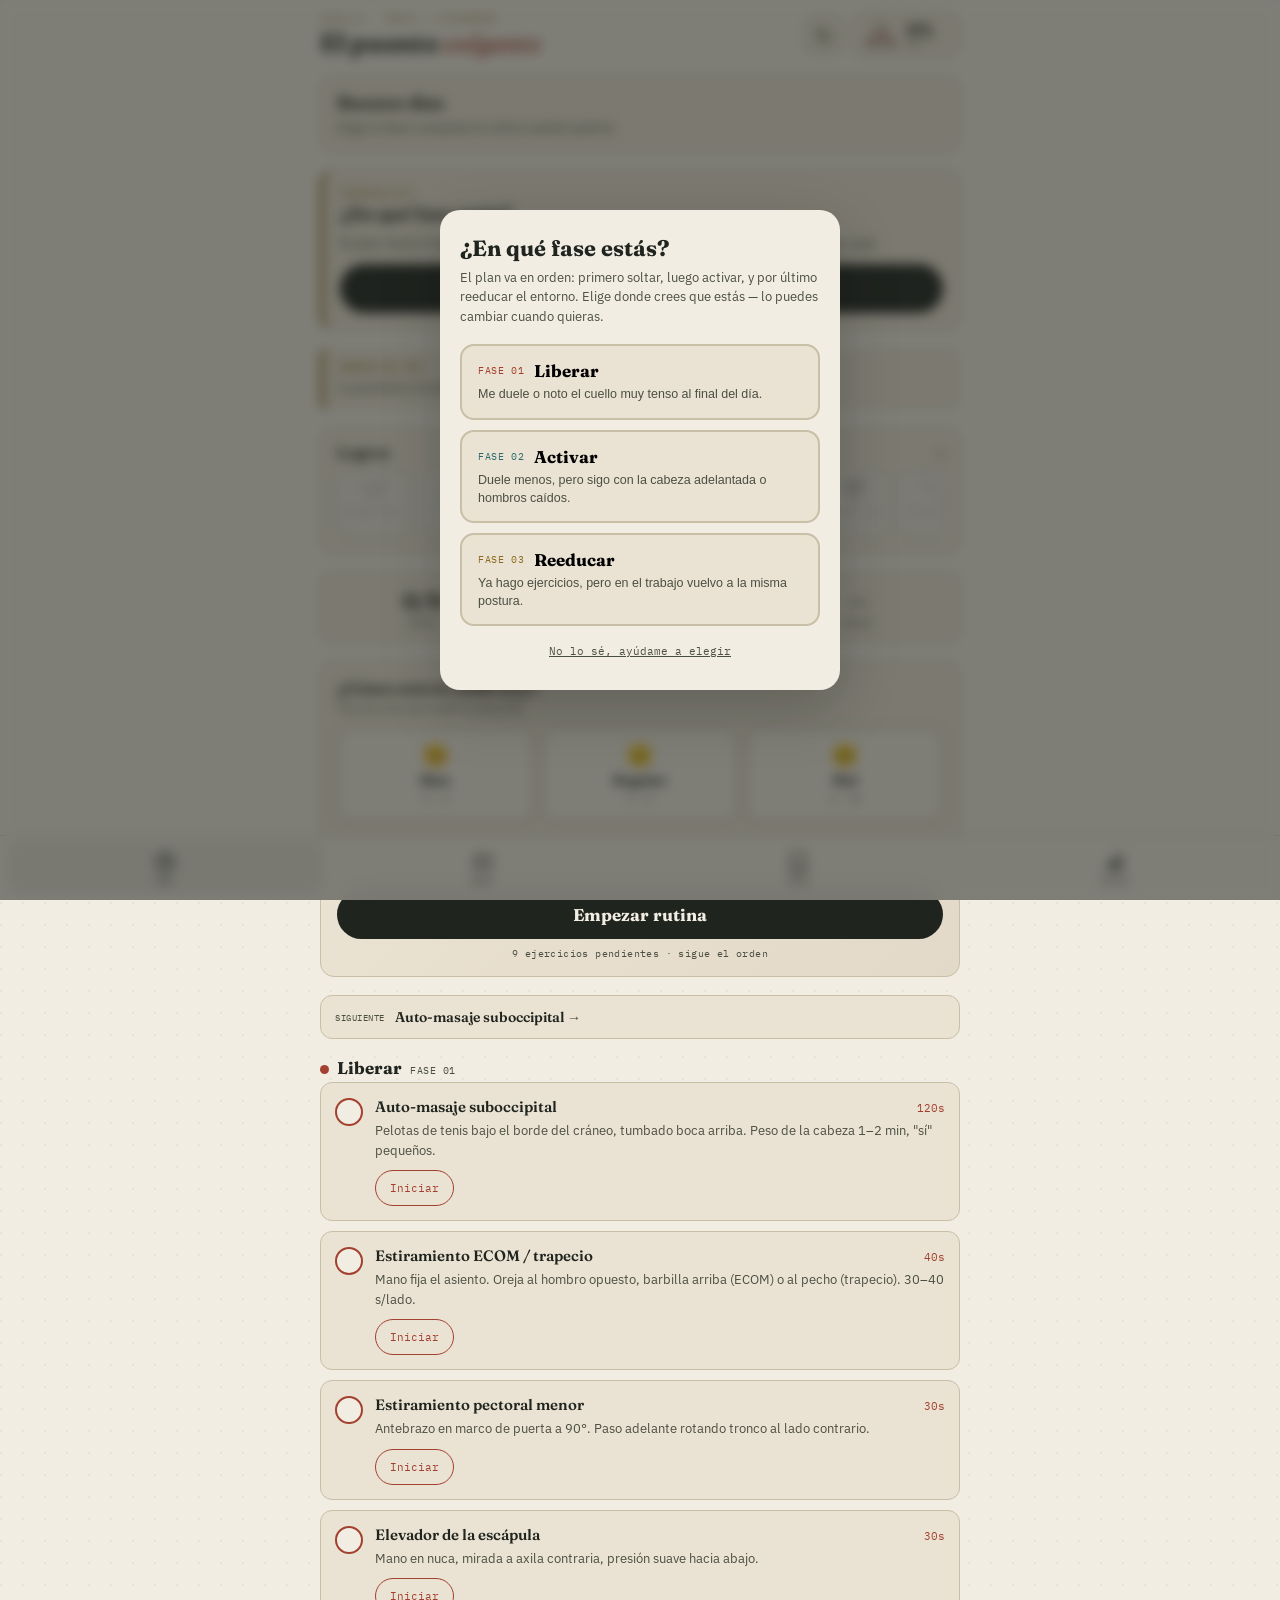
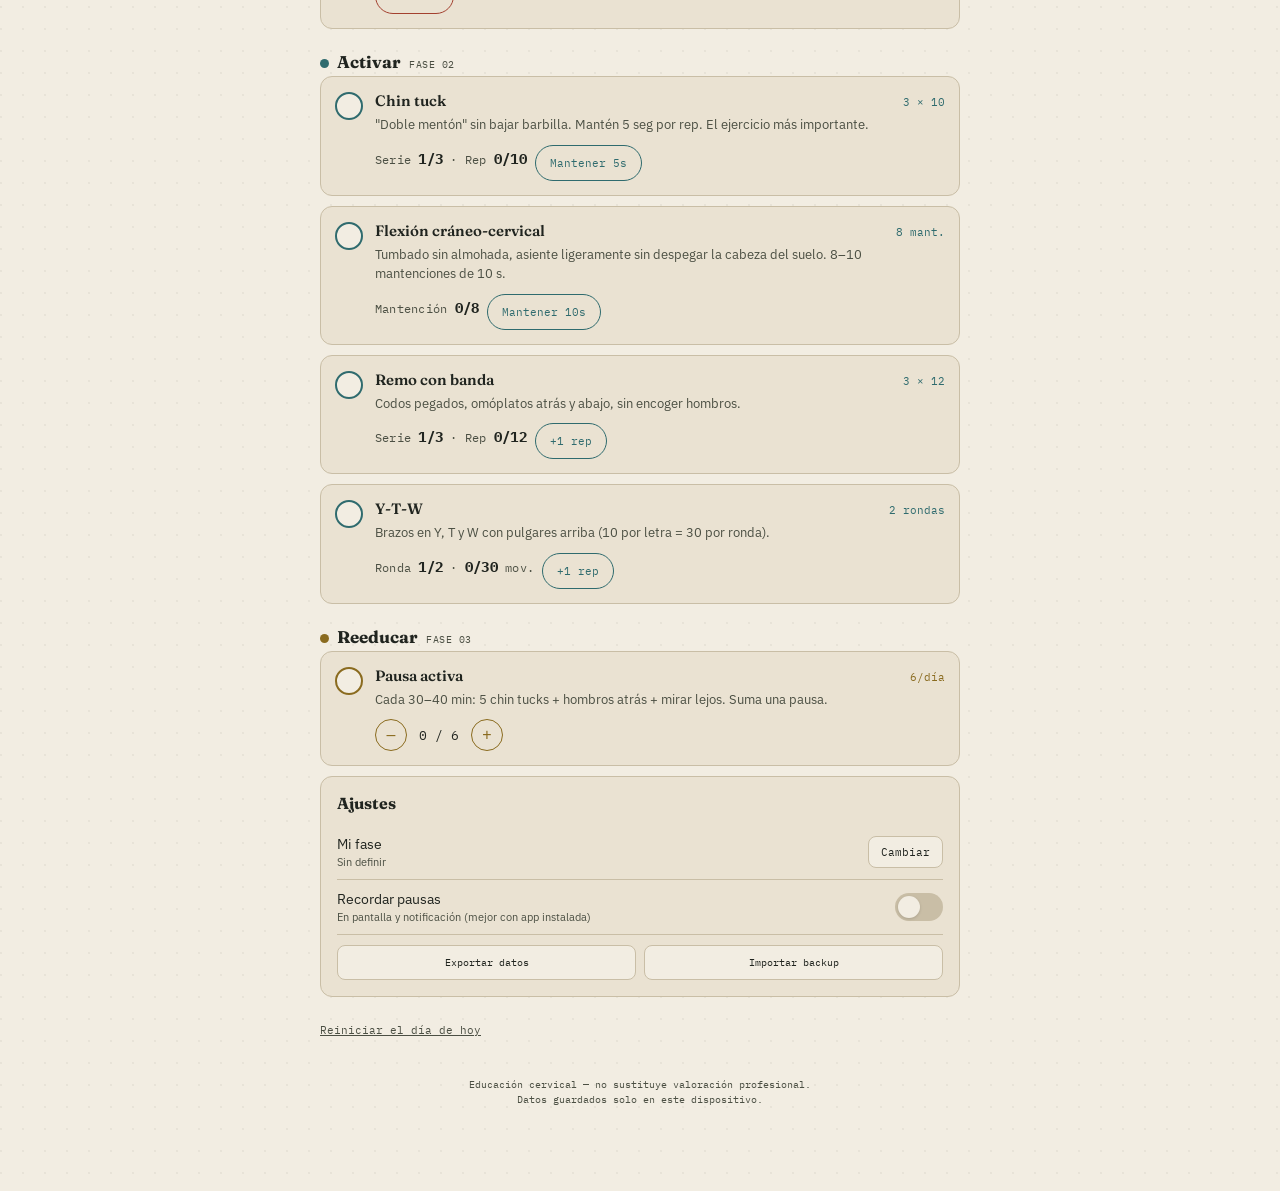
==== commit 68aab532: "Pack 9: saludo, reanudar rutina, heatmap y banner PWA - Tarjeta de bienvenida con progreso del día s" ====
--- a/index.html
+++ b/index.html
@@ -209,12 +209,79 @@
 
   .badges-head{
     display:flex; align-items:baseline; justify-content:space-between;
-    margin-bottom:10px;
+    margin-bottom:10px; cursor:pointer; user-select:none;
   }
   .badges-head h3{margin:0;}
   .badges-count{
     font-family:'IBM Plex Mono', monospace; font-size:10px; color:var(--ink-soft);
   }
+  .badges-block.collapsed .badges-row{display:none;}
+  .badges-head::after{
+    content:'▾'; font-size:10px; color:var(--ink-soft); margin-left:6px;
+    transition:transform .2s ease;
+  }
+  .badges-block.collapsed .badges-head::after{transform:rotate(-90deg);}
+
+  .greeting-card{
+    background:var(--paper2); border:1px solid var(--line); border-radius:12px;
+    padding:14px 16px; margin-bottom:18px;
+  }
+  .greeting-card .greet-title{
+    font-family:'Fraunces', serif; font-weight:700; font-size:18px; margin:0 0 4px;
+  }
+  .greeting-card .greet-sub{font-size:13px; color:var(--ink-soft); line-height:1.5; margin:0;}
+
+  .resume-chip{
+    display:flex; align-items:center; gap:10px; background:var(--activar-soft);
+    border:1px solid var(--activar); border-radius:12px; padding:12px 14px; margin-bottom:14px;
+  }
+  .resume-chip[hidden]{display:none;}
+  .resume-chip span{flex:1; font-size:13px; color:var(--ink-soft); line-height:1.4;}
+  .resume-chip button{
+    font-family:'IBM Plex Mono', monospace; font-size:10px; padding:10px 14px;
+    border-radius:100px; border:none; background:var(--activar); color:var(--paper);
+    cursor:pointer; white-space:nowrap; min-height:40px;
+  }
+
+  .routine-next{
+    font-family:'IBM Plex Mono', monospace; font-size:10px; color:var(--ink-soft);
+    margin:-8px 0 16px; padding:8px 12px; background:var(--paper2);
+    border-radius:8px; border:1px dashed var(--line);
+  }
+
+  .week-heatmap{
+    display:flex; gap:6px; margin:12px 0 4px; justify-content:space-between;
+  }
+  .heat-cell{
+    flex:1; text-align:center; font-family:'IBM Plex Mono', monospace; font-size:8px;
+    color:var(--ink-soft);
+  }
+  .heat-dot{
+    width:100%; aspect-ratio:1; max-width:36px; margin:0 auto 4px;
+    border-radius:8px; background:var(--line); transition:background .2s ease;
+  }
+  .heat-dot.l1{background:var(--liberar-soft); border:1px solid var(--liberar);}
+  .heat-dot.l2{background:var(--reeducar-soft); border:1px solid var(--reeducar);}
+  .heat-dot.l3{background:var(--activar-soft); border:1px solid var(--activar);}
+
+  .insight-narrative{
+    font-size:13px; color:var(--ink-soft); line-height:1.55; margin-top:12px;
+    padding-top:12px; border-top:1px solid var(--line);
+  }
+
+  .install-banner{
+    background:var(--ink); color:var(--paper); border-radius:12px;
+    padding:12px 14px; margin-bottom:18px; display:flex; align-items:center;
+    gap:12px; animation:rise .28s ease;
+  }
+  .install-banner[hidden]{display:none;}
+  .install-banner p{flex:1; margin:0; font-size:12.5px; line-height:1.45;}
+  .install-banner button{
+    font-family:'IBM Plex Mono', monospace; font-size:10px; padding:8px 12px;
+    border-radius:100px; border:none; cursor:pointer; min-height:36px;
+  }
+  .install-banner .install-go{background:var(--activar); color:var(--paper);}
+  .install-banner .install-no{background:transparent; color:var(--paper); opacity:0.7;}
 
   .pause-toast-close{
     background:none; border:none; color:var(--paper); opacity:0.7;
@@ -792,6 +859,12 @@
 </head>
 <body>
 <div class="wrap">
+
+  <div class="install-banner" id="installBanner" hidden>
+    <p><strong>Instalar app</strong><br>Acceso rápido, recordatorios en segundo plano y sin barra del navegador.</p>
+    <button type="button" class="install-go" id="installGo">Instalar</button>
+    <button type="button" class="install-no" id="installDismiss" aria-label="Cerrar">×</button>
+  </div>
 
   <div class="topbar">
     <div class="brand">
@@ -820,6 +893,7 @@
 
   <!-- HOY -->
   <section class="section active" id="sec-hoy">
+    <div class="greeting-card" id="greetingCard"></div>
     <div id="phaseFocus"></div>
 
     <div class="week-mini" id="weekMini" hidden></div>
@@ -827,7 +901,7 @@
     <div class="daily-tip" id="dailyTip" hidden></div>
 
     <div class="badges-block" id="badgesBlock">
-      <div class="badges-head">
+      <div class="badges-head" id="badgesHead">
         <h3>Logros</h3>
         <span class="badges-count" id="badgesCount">0/0</span>
       </div>
@@ -870,6 +944,10 @@
     </div>
 
     <div class="routine-cta" id="routineCta">
+      <div class="resume-chip" id="resumeRoutine" hidden>
+        <span id="resumeRoutineText">Tienes una rutina a medias</span>
+        <button type="button" id="resumeRoutineBtn">Continuar</button>
+      </div>
       <button type="button" class="routine-start" id="startRoutine">Empezar rutina</button>
       <span class="routine-hint" id="routineHint">9 ejercicios · sigue el orden</span>
     </div>
@@ -885,6 +963,7 @@
       <div class="routine-phase" id="routinePhase"></div>
       <h3 class="routine-name" id="routineName"></h3>
       <p class="routine-detail" id="routineDetail"></p>
+      <div class="routine-next" id="routineNext" hidden></div>
       <div class="routine-actions" id="routineActions"></div>
     </div>
 
@@ -1034,6 +1113,8 @@
       <div class="insight-line"><span>Días con rutina</span><span class="insight-val" id="insightDays">—</span></div>
       <div class="insight-line"><span>Media ejercicios</span><span class="insight-val" id="insightPct">—</span></div>
       <div class="insight-line"><span>Dolor medio</span><span class="insight-val" id="insightPain">—</span></div>
+      <div class="week-heatmap" id="weekHeatmap"></div>
+      <p class="insight-narrative" id="insightNarrative"></p>
     </div>
 
     <div class="phase-stats" id="phaseStats">
@@ -1171,8 +1252,8 @@
       <path id="celCableR" d="M 44 16 Q 58 28 66 44" stroke="var(--activar)" stroke-width="3" fill="none" stroke-linecap="round"/>
       <line x1="10" y1="44" x2="70" y2="44" stroke="var(--ink)" stroke-width="2"/>
     </svg>
-    <h2>¡Puente aflojado!</h2>
-    <p>Rutina completa. Los cables se relajan — el cuello lo notará mañana.</p>
+    <h2 id="celebrationTitle">¡Puente aflojado!</h2>
+    <p id="celebrationText">Rutina completa. Los cables se relajan — el cuello lo notará mañana.</p>
     <button type="button" id="closeCelebration">Genial</button>
   </div>
 </div>
@@ -1196,6 +1277,7 @@
   {id:'first', icon:'🌱', name:'Primer paso', desc:'Primer ejercicio completado'},
   {id:'streak7', icon:'🔥', name:'7 días', desc:'Racha de 7 días'},
   {id:'streak14', icon:'💪', name:'14 días', desc:'Racha de 14 días'},
+  {id:'streak30', icon:'🏆', name:'30 días', desc:'Racha de 30 días'},
   {id:'full_day', icon:'✨', name:'Día perfecto', desc:'9/9 ejercicios en un día'},
   {id:'phase_day', icon:'🎯', name:'Fase 100%', desc:'Tu fase completa en un día'},
   {id:'full_week', icon:'📅', name:'Semana top', desc:'7/7 días con rutina'},
@@ -1331,12 +1413,23 @@
 let routineActive = false;
 
 const SETTINGS_KEY = 'cervical:settings';
+const ROUTINE_SNAP_KEY = 'cervical:routine-snap';
+const INSTALL_DISMISS_KEY = 'cervical:install-dismiss';
+let deferredInstallPrompt = null;
+
+const CELEBRATION_MSGS = {
+  liberar: {title:'¡Soltaste carga!', body:'Liberar al 100% hoy. Repite mañana: el sistema nervioso aprende con constancia.'},
+  activar: {title:'¡Músculos despiertos!', body:'Activar completo. La fuerza de resistencia se consolida día a día.'},
+  reeducar: {title:'¡Entorno bajo control!', body:'Reeducar al 100%. Las pausas activas son las que sostienen el resto.'},
+  all: {title:'¡Puente aflojado!', body:'Los 9 ejercicios hechos. Los cables se relajan — el cuello lo notará mañana.'},
+  phase: {title:'¡Fase del día lista!', body:'Todos los ejercicios de tu fase completados. Buen trabajo.'},
+};
 
 function loadSettings(){
   try{
     const raw = localStorage.getItem(SETTINGS_KEY);
-    return raw ? JSON.parse(raw) : {dark:false, reminders:false, reminderMin:35, userPhase:null, badges:{}};
-  }catch(e){ return {dark:false, reminders:false, reminderMin:35, userPhase:null, badges:{}}; }
+    return raw ? JSON.parse(raw) : {dark:false, reminders:false, reminderMin:35, userPhase:null, badges:{}, badgesCollapsed:false};
+  }catch(e){ return {dark:false, reminders:false, reminderMin:35, userPhase:null, badges:{}, badgesCollapsed:false}; }
 }
 
 function saveSettings(s){
@@ -1523,6 +1616,18 @@
   const key = 'celebrated:' + todayKey();
   if(sessionStorage.getItem(key)) return;
   sessionStorage.setItem(key, '1');
+
+  const doneCount = Object.values(currentLog.done).filter(Boolean).length;
+  const fullDay = doneCount >= EXERCISES.length;
+  let msg = CELEBRATION_MSGS.all;
+  if(!fullDay && appSettings.userPhase && CELEBRATION_MSGS[appSettings.userPhase]){
+    msg = CELEBRATION_MSGS[appSettings.userPhase];
+  } else if(!fullDay){
+    msg = CELEBRATION_MSGS.phase;
+  }
+  document.getElementById('celebrationTitle').textContent = msg.title;
+  document.getElementById('celebrationText').textContent = msg.body;
+
   const box = document.getElementById('confettiBox');
   box.innerHTML = '';
   const colors = ['#a3402f','#2f6b6e','#8a6b1f','#cfdfe6','#e8cdc3'];
@@ -2107,6 +2212,104 @@
 document.getElementById('changePhaseBtn').addEventListener('click', showPhasePicker);
 
 /* ========== ROUTINE FLOW ========== */
+function saveRoutineSnap(){
+  if(routineStep < routineIds.length && routineIds.length){
+    sessionStorage.setItem(ROUTINE_SNAP_KEY, JSON.stringify({
+      day: todayKey(), ids: routineIds, step: routineStep,
+    }));
+  }
+}
+
+function clearRoutineSnap(){
+  sessionStorage.removeItem(ROUTINE_SNAP_KEY);
+}
+
+function loadRoutineSnap(){
+  try{
+    const raw = sessionStorage.getItem(ROUTINE_SNAP_KEY);
+    if(!raw) return null;
+    const s = JSON.parse(raw);
+    if(s.day !== todayKey() || !s.ids?.length){ clearRoutineSnap(); return null; }
+    return s;
+  }catch(e){ return null; }
+}
+
+function renderResumeChip(){
+  const snap = loadRoutineSnap();
+  const chip = document.getElementById('resumeRoutine');
+  if(!snap || routineActive){
+    chip.hidden = true;
+    return;
+  }
+  const ex = exerciseById(snap.ids[snap.step]);
+  chip.hidden = false;
+  document.getElementById('resumeRoutineText').textContent =
+    'Rutina a medias · ejercicio ' + (snap.step + 1) + ' de ' + snap.ids.length;
+  document.getElementById('resumeRoutineBtn').textContent = ex ? 'Continuar' : 'Continuar';
+}
+
+function resumeRoutine(){
+  const snap = loadRoutineSnap();
+  if(!snap) return;
+  routineIds = snap.ids;
+  routineStep = snap.step;
+  while(routineStep < routineIds.length && currentLog.done[routineIds[routineStep]]){
+    routineStep++;
+  }
+  if(routineStep >= routineIds.length){
+    clearRoutineSnap();
+    renderResumeChip();
+    return;
+  }
+  routineActive = true;
+  updateFabVisibility();
+  renderRoutineStep();
+  document.getElementById('routineFlow').scrollIntoView({behavior:'smooth', block:'start'});
+}
+
+function renderGreeting(){
+  const h = new Date().getHours();
+  const greet = h < 12 ? 'Buenos días' : h < 20 ? 'Buenas tardes' : 'Buenas noches';
+  const list = getRoutineList();
+  const doneInList = list.filter(e=>currentLog.done[e.id]).length;
+  const pct = list.length ? Math.round((doneInList/list.length)*100) : 0;
+  let sub;
+  if(pct === 100) sub = 'Objetivo de hoy cumplido. El cuello agradece la constancia.';
+  else if(pct > 0) sub = 'Llevas ' + pct + '% de tu fase. ¿Seguimos?';
+  else if(appSettings.userPhase) sub = PHASES[appSettings.userPhase].focus;
+  else sub = 'Elige tu fase o empieza la rutina cuando quieras.';
+  document.getElementById('greetingCard').innerHTML =
+    '<div class="greet-title">'+greet+'</div><p class="greet-sub">'+sub+'</p>';
+}
+
+function updateBadgesCollapse(){
+  document.getElementById('badgesBlock').classList.toggle('collapsed', !!appSettings.badgesCollapsed);
+}
+
+function buildWeekNarrative(weekDays, avgPct, painDiff){
+  if(painDiff !== null && painDiff <= -0.5) return 'El dolor medio bajó respecto a la semana pasada. Vas en buena dirección.';
+  if(weekDays >= 6) return 'Excelente semana. La constancia es lo que cambia el cuello a medio plazo.';
+  if(weekDays >= 4) return 'Buen ritmo con ' + avgPct + '% de media. Intenta sumar un día más antes del domingo.';
+  if(weekDays >= 1) return 'Has empezado — los días que faltan cuentan más que la perfección.';
+  return 'Sin rutina esta semana. Un solo ejercicio hoy ya suma.';
+}
+
+async function renderWeekHeatmap(){
+  const el = document.getElementById('weekHeatmap');
+  const labels = ['D','L','M','X','J','V','S'];
+  let html = '';
+  for(let i=6;i>=0;i--){
+    const log = await loadLog(dateKey(i));
+    const done = Object.values(log.done).filter(Boolean).length;
+    const pct = Math.round((done/EXERCISES.length)*100);
+    const lvl = done >= 3 ? (pct >= 80 ? 'l3' : 'l2') : (done > 0 ? 'l1' : '');
+    const d = new Date();
+    d.setDate(d.getDate() - i);
+    html += '<div class="heat-cell"><div class="heat-dot '+lvl+'"></div>'+labels[d.getDay()]+'</div>';
+  }
+  el.innerHTML = html;
+}
+
 function buildRoutineQueue(){
   return getRoutineList().filter(e=>!currentLog.done[e.id]).map(e=>e.id);
 }
@@ -2116,7 +2319,7 @@
   if(!routineActive || routineStep >= routineIds.length){
     flow.classList.remove('active');
     document.getElementById('checklistHoy').style.display = '';
-    if(routineActive) endRoutine();
+    if(routineActive) endRoutine(false);
     return;
   }
 
@@ -2134,6 +2337,15 @@
   document.getElementById('routinePhase').style.color = phase.color;
   document.getElementById('routineName').textContent = ex.name;
   document.getElementById('routineDetail').textContent = ex.detail;
+
+  const nextEl = document.getElementById('routineNext');
+  if(routineStep + 1 < routineIds.length){
+    const nextEx = exerciseById(routineIds[routineStep + 1]);
+    nextEl.hidden = false;
+    nextEl.textContent = 'Después: ' + nextEx.name;
+  } else {
+    nextEl.hidden = true;
+  }
 
   const actions = document.getElementById('routineActions');
   actions.innerHTML = '';
@@ -2193,7 +2405,9 @@
   const exit = document.createElement('button');
   exit.className = 'routine-btn ghost';
   exit.textContent = 'Salir';
-  exit.addEventListener('click', endRoutine);
+  exit.addEventListener('click', ()=>{
+    endRoutine(true);
+  });
   actions.appendChild(exit);
 }
 
@@ -2205,23 +2419,27 @@
       renderBadges();
       enqueueBadgeToast('routine_done');
     }
-    endRoutine();
+    endRoutine(false);
     return;
   }
   renderRoutineStep();
   document.getElementById('routineFlow').scrollIntoView({behavior:'smooth', block:'start'});
 }
 
-function endRoutine(){
+function endRoutine(pause){
+  if(pause) saveRoutineSnap();
+  else clearRoutineSnap();
   routineActive = false;
   routineIds = [];
   routineStep = 0;
   document.getElementById('routineFlow').classList.remove('active');
   document.getElementById('checklistHoy').style.display = '';
   updateFabVisibility();
+  renderResumeChip();
 }
 
 document.getElementById('startRoutine').addEventListener('click', ()=>{
+  clearRoutineSnap();
   routineIds = buildRoutineQueue();
   if(!routineIds.length) return;
   routineActive = true;
@@ -2231,6 +2449,8 @@
   document.getElementById('routineFlow').scrollIntoView({behavior:'smooth', block:'start'});
 });
 
+document.getElementById('resumeRoutineBtn').addEventListener('click', resumeRoutine);
+
 async function renderHoy(){
   const key = todayKey();
   currentLog = await loadLog(key);
@@ -2241,6 +2461,9 @@
     : PHASE_ORDER;
 
   await renderPhaseFocus();
+
+  renderGreeting();
+  renderResumeChip();
 
   const container = document.getElementById('checklistHoy');
   container.innerHTML = '';
@@ -2465,6 +2688,7 @@
   const streak = await renderStreak();
   if(streak >= 7) tryUnlock('streak7');
   if(streak >= 14) tryUnlock('streak14');
+  if(streak >= 30) tryUnlock('streak30');
 
   const doneToday = Object.values(currentLog.done).filter(Boolean).length;
   if(doneToday >= EXERCISES.length) tryUnlock('full_day');
@@ -2640,12 +2864,14 @@
   document.getElementById('insightPct').textContent = avgPct + '%';
 
   const painEl = document.getElementById('insightPain');
+  let painDiff = null;
   if(weekPainN){
     const avg = (weekPainSum/weekPainN).toFixed(1);
     let painText = avg + '/10';
     if(prevPainN){
       const prevAvg = prevPainSum/prevPainN;
       const diff = (weekPainSum/weekPainN) - prevAvg;
+      painDiff = diff;
       if(Math.abs(diff) >= 0.3){
         painText += diff < 0 ? ' ↓' : ' ↑';
         painEl.className = 'insight-val ' + (diff < 0 ? 'good' : 'warn');
@@ -2660,6 +2886,10 @@
     painEl.textContent = 'Sin datos';
     painEl.className = 'insight-val';
   }
+
+  document.getElementById('insightNarrative').textContent =
+    buildWeekNarrative(weekDays, avgPct, painDiff);
+  await renderWeekHeatmap();
 
   await renderPhaseStats();
   await renderPhysioReport();
@@ -2785,9 +3015,36 @@
   document.getElementById('pauseToast').classList.remove('show');
 });
 
+document.getElementById('badgesHead').addEventListener('click', ()=>{
+  appSettings.badgesCollapsed = !appSettings.badgesCollapsed;
+  saveSettings(appSettings);
+  updateBadgesCollapse();
+});
+
+window.addEventListener('beforeinstallprompt', (e)=>{
+  e.preventDefault();
+  deferredInstallPrompt = e;
+  if(localStorage.getItem(INSTALL_DISMISS_KEY)) return;
+  document.getElementById('installBanner').hidden = false;
+});
+
+document.getElementById('installGo').addEventListener('click', async ()=>{
+  if(!deferredInstallPrompt) return;
+  deferredInstallPrompt.prompt();
+  await deferredInstallPrompt.userChoice;
+  deferredInstallPrompt = null;
+  document.getElementById('installBanner').hidden = true;
+});
+
+document.getElementById('installDismiss').addEventListener('click', ()=>{
+  localStorage.setItem(INSTALL_DISMISS_KEY, '1');
+  document.getElementById('installBanner').hidden = true;
+});
+
 applyTheme(appSettings.dark);
 updateReminderUI();
 updatePhaseLabels();
+updateBadgesCollapse();
 scheduleReminder();
 renderHoy();
 if(!appSettings.userPhase) showPhasePicker();
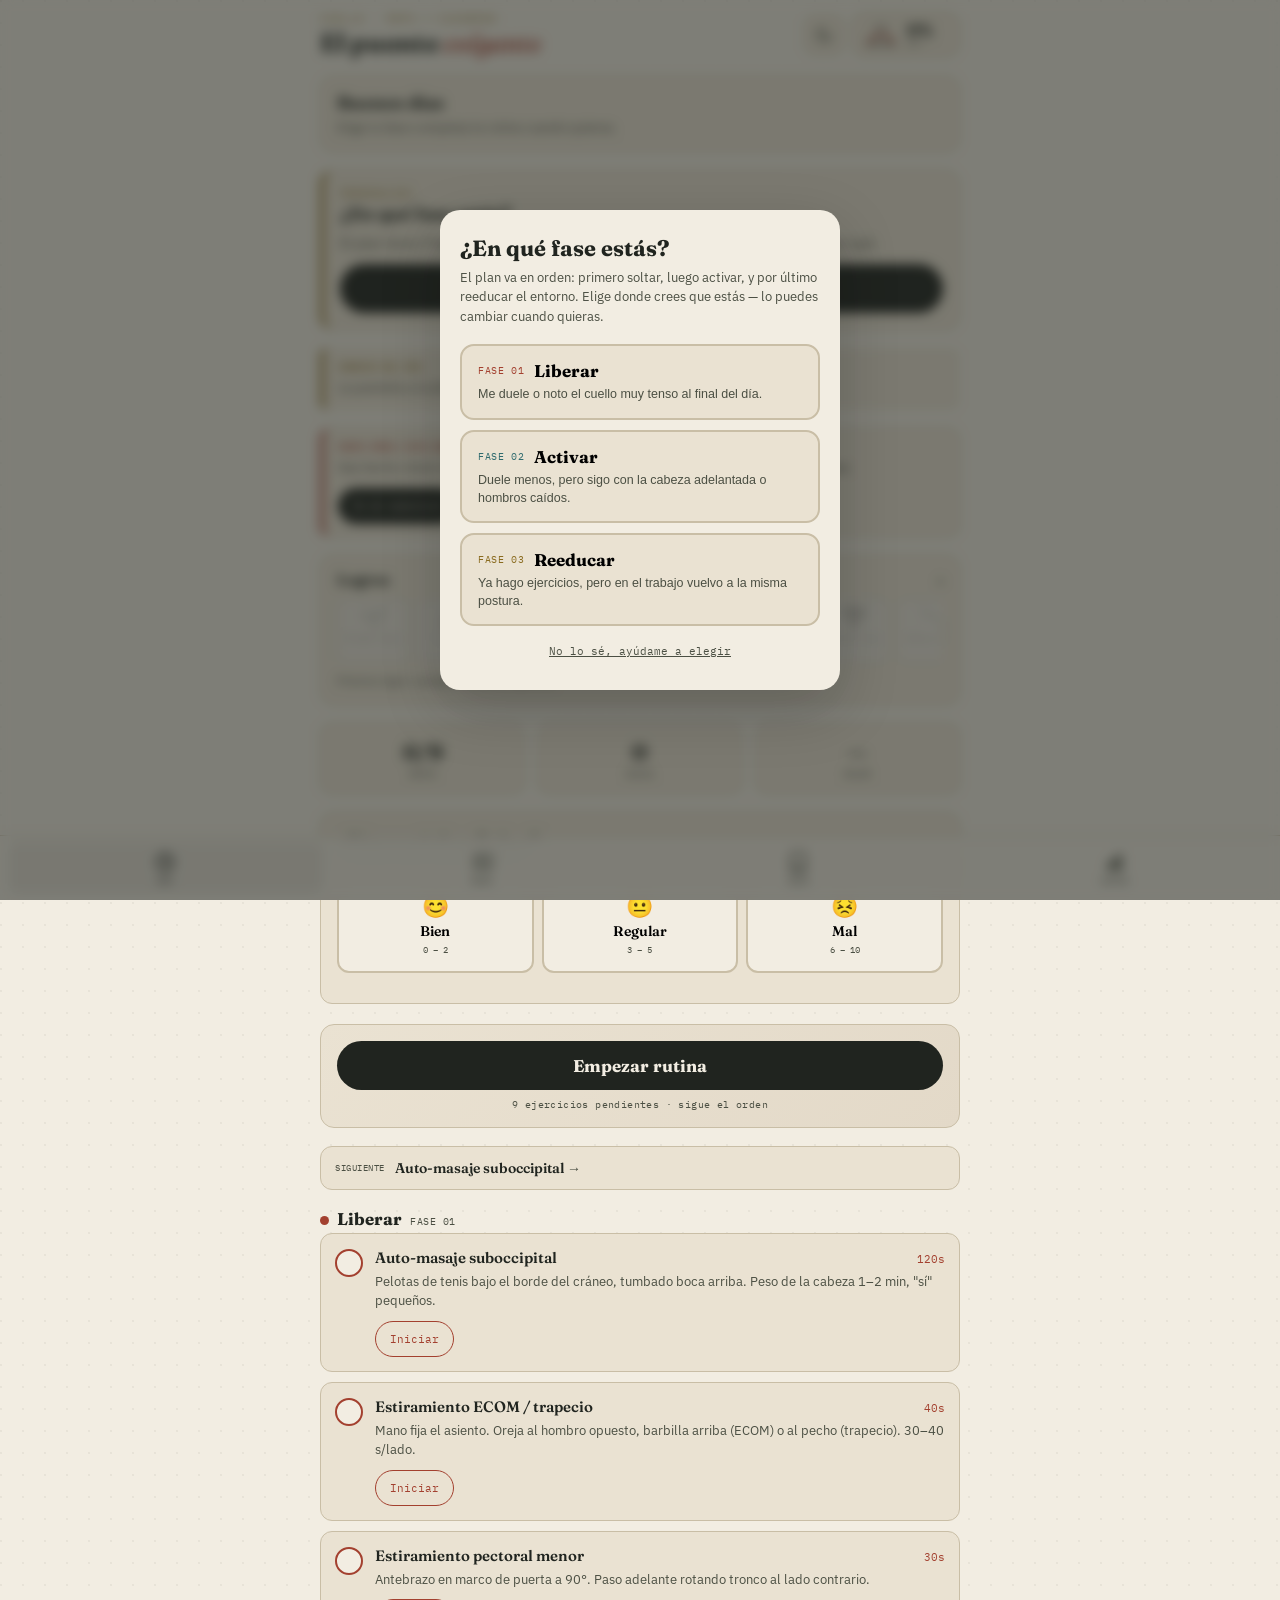
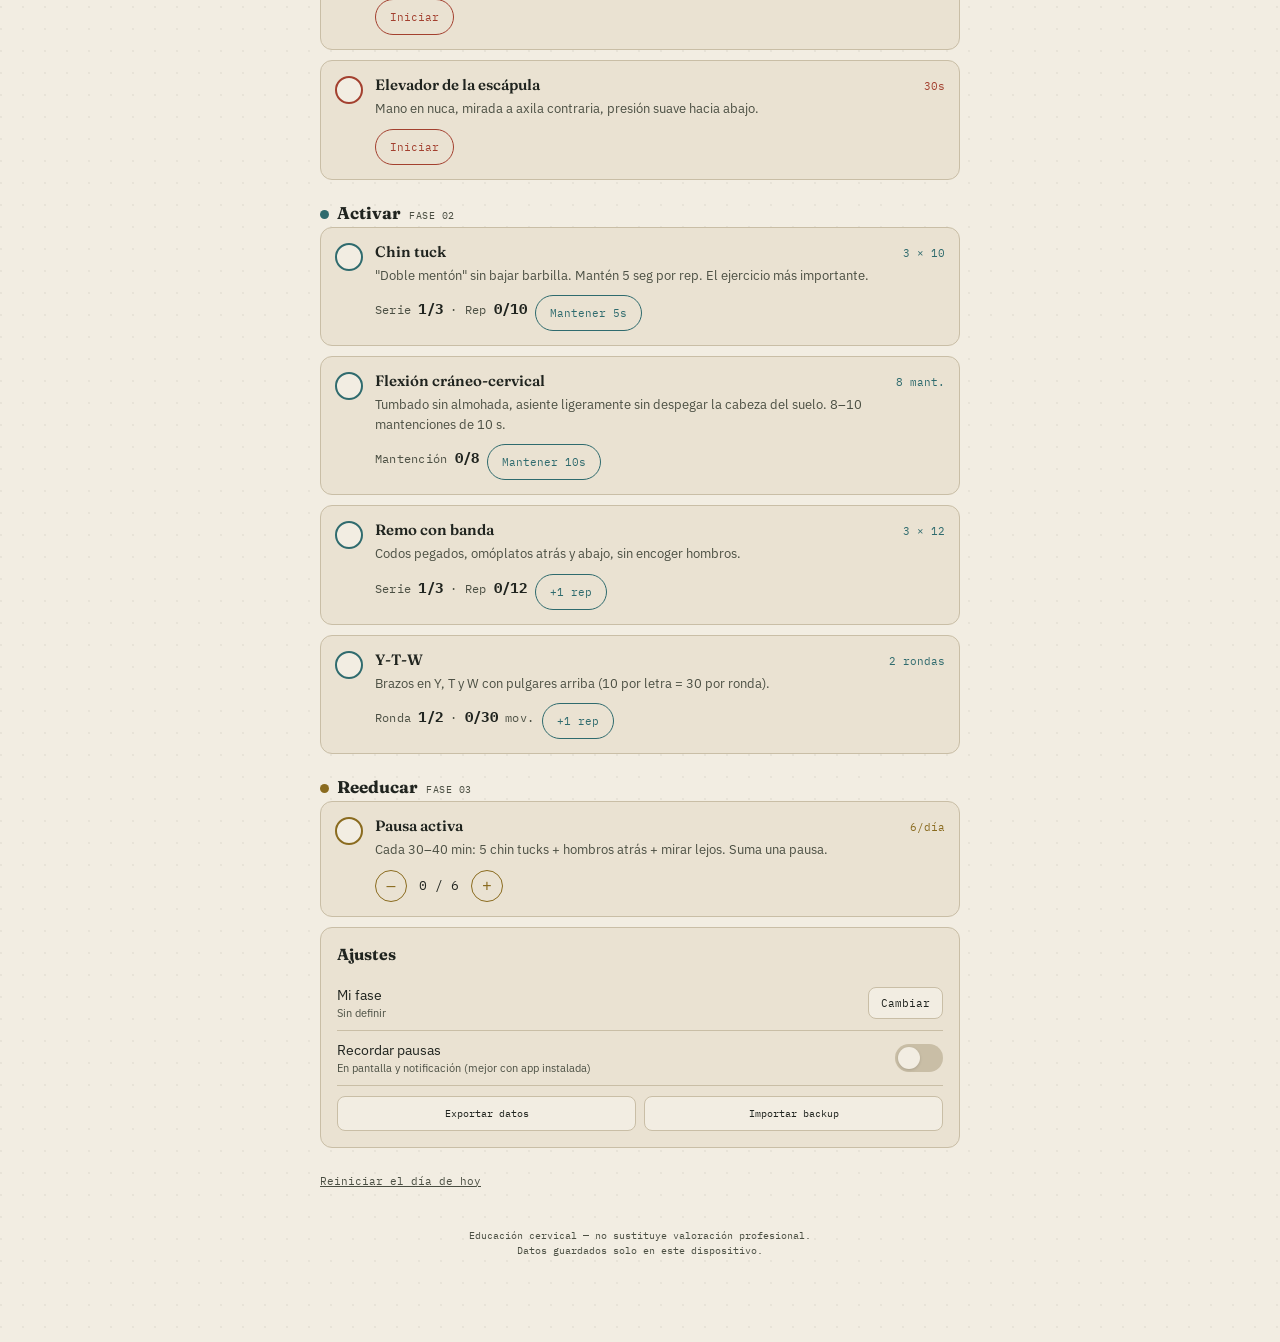
==== commit 57fed1d7: "Pack 10: punto débil, atajos mapa, nota de dolor y ranking - Tarjeta de punto débil semanal con salt" ====
--- a/index.html
+++ b/index.html
@@ -282,6 +282,67 @@
   }
   .install-banner .install-go{background:var(--activar); color:var(--paper);}
   .install-banner .install-no{background:transparent; color:var(--paper); opacity:0.7;}
+
+  .spotlight-card{
+    background:var(--paper2); border:1px solid var(--line); border-left:4px solid var(--liberar);
+    border-radius:10px; padding:12px 14px; margin-bottom:18px;
+  }
+  .spotlight-card[hidden]{display:none;}
+  .spotlight-card strong{
+    display:block; font-family:'IBM Plex Mono', monospace; font-size:9px;
+    text-transform:uppercase; letter-spacing:0.06em; color:var(--liberar); margin-bottom:6px;
+  }
+  .spotlight-card p{margin:0 0 10px; font-size:13px; color:var(--ink-soft); line-height:1.5;}
+  .spotlight-card button{
+    font-family:'IBM Plex Mono', monospace; font-size:10px; padding:8px 14px;
+    border-radius:100px; border:1px solid var(--ink); background:var(--ink);
+    color:var(--paper); cursor:pointer; min-height:36px;
+  }
+
+  .mapa-chips{
+    display:flex; gap:8px; flex-wrap:wrap; margin-bottom:16px;
+  }
+  .mapa-chips[hidden]{display:none;}
+  .mapa-chip{
+    font-family:'IBM Plex Mono', monospace; font-size:10px; padding:8px 12px;
+    border-radius:100px; border:1px solid var(--line); background:var(--paper2);
+    color:var(--ink); cursor:pointer; min-height:36px;
+  }
+  .mapa-chip:active{transform:scale(0.97);}
+  .muscle.map-flash{animation:mapFlash 2s ease;}
+  @keyframes mapFlash{
+    0%,100%{filter:drop-shadow(0 0 0 transparent);}
+    30%,70%{filter:drop-shadow(0 0 10px var(--activar));}
+  }
+
+  .pain-note{margin-top:12px;}
+  .pain-note label{
+    display:block; font-family:'IBM Plex Mono', monospace; font-size:9px;
+    text-transform:uppercase; letter-spacing:0.06em; color:var(--ink-soft); margin-bottom:6px;
+  }
+  .pain-note input{
+    width:100%; font-family:'IBM Plex Sans', sans-serif; font-size:13px;
+    padding:10px 12px; border-radius:8px; border:1px solid var(--line);
+    background:var(--paper); color:var(--ink);
+  }
+
+  .badge-hint{
+    font-size:11px; color:var(--ink-soft); margin:8px 0 0; line-height:1.45;
+  }
+
+  .ex-ranking{
+    background:var(--paper2); border:1px solid var(--line); border-radius:12px;
+    padding:14px 16px; margin-bottom:22px;
+  }
+  .ex-ranking h3{font-family:'Fraunces', serif; font-size:15px; margin:0 0 10px;}
+  .ex-rank-row{
+    display:flex; align-items:center; gap:10px; margin-bottom:8px; font-size:12.5px;
+  }
+  .ex-rank-row:last-child{margin-bottom:0;}
+  .ex-rank-name{flex:1; color:var(--ink-soft);}
+  .ex-rank-bar{flex:0 0 80px; height:6px; background:var(--line); border-radius:3px; overflow:hidden;}
+  .ex-rank-fill{height:100%; background:var(--activar); border-radius:3px;}
+  .ex-rank-pct{font-family:'IBM Plex Mono', monospace; font-size:10px; width:28px; text-align:right;}
 
   .pause-toast-close{
     background:none; border:none; color:var(--paper); opacity:0.7;
@@ -900,12 +961,19 @@
 
     <div class="daily-tip" id="dailyTip" hidden></div>
 
+    <div class="spotlight-card" id="spotlightCard" hidden>
+      <strong>Punto débil esta semana</strong>
+      <p id="spotlightText"></p>
+      <button type="button" id="spotlightBtn">Ir al ejercicio</button>
+    </div>
+
     <div class="badges-block" id="badgesBlock">
       <div class="badges-head" id="badgesHead">
         <h3>Logros</h3>
         <span class="badges-count" id="badgesCount">0/0</span>
       </div>
       <div class="badges-row" id="badgesRow"></div>
+      <p class="badge-hint" id="badgeHint"></p>
     </div>
 
     <div class="stats">
@@ -941,6 +1009,10 @@
         </div>
         <input type="range" class="pain-slider" id="painSlider" min="0" max="10" step="1" value="0">
       </div>
+      <div class="pain-note" id="painNoteWrap">
+        <label for="painNote">Nota de hoy (opcional)</label>
+        <input type="text" id="painNote" maxlength="120" placeholder="Ej. duele más al mirar abajo">
+      </div>
     </div>
 
     <div class="routine-cta" id="routineCta">
@@ -997,6 +1069,8 @@
   <!-- MAPA -->
   <section class="section" id="sec-mapa">
     <p class="lead">Toca las zonas coloreadas para ver qué músculo está tenso o débil. La cabeza adelantada tensa los "cables" de atrás.</p>
+
+    <div class="mapa-chips" id="mapaChips" hidden></div>
 
     <div class="view-toggle">
       <button class="active" data-view="posterior">Posterior</button>
@@ -1115,6 +1189,11 @@
       <div class="insight-line"><span>Dolor medio</span><span class="insight-val" id="insightPain">—</span></div>
       <div class="week-heatmap" id="weekHeatmap"></div>
       <p class="insight-narrative" id="insightNarrative"></p>
+    </div>
+
+    <div class="ex-ranking" id="exRanking">
+      <h3>Ejercicios (14 días)</h3>
+      <div id="exRankingList">Cargando…</div>
     </div>
 
     <div class="phase-stats" id="phaseStats">
@@ -1394,7 +1473,7 @@
     const raw = localStorage.getItem(fullKey);
     if(raw) return JSON.parse(raw);
   }catch(e){}
-  return {done:{}, counters:{}, pain:null};
+  return {done:{}, counters:{}, pain:null, note:''};
 }
 
 async function saveLog(key, log){
@@ -1406,7 +1485,7 @@
   try{ localStorage.setItem(fullKey, val); }catch(e){ console.error(e); }
 }
 
-let currentLog = {done:{}, counters:{}, pain:null};
+let currentLog = {done:{}, counters:{}, pain:null, note:''};
 let lastPct = -1;
 let routineIds = [];
 let routineStep = 0;
@@ -1654,25 +1733,152 @@
     document.getElementById('sec-'+btn.dataset.sec).classList.add('active');
     if(btn.dataset.sec === 'guia') renderLibrary();
     if(btn.dataset.sec === 'progreso') renderProgreso();
-    if(btn.dataset.sec === 'mapa') updateMapaLead();
+    if(btn.dataset.sec === 'mapa'){ updateMapaLead(); renderMapaChips(); }
     window.scrollTo({top:0, behavior:'smooth'});
   });
 });
 
 /* ========== MAPA ========== */
 function exerciseById(id){ return EXERCISES.find(e=>e.id===id); }
+
+function switchMapView(view){
+  document.querySelectorAll('.view-toggle button').forEach(b=>{
+    b.classList.toggle('active', b.dataset.view === view);
+  });
+  document.getElementById('view-posterior').style.display = view === 'posterior' ? 'block' : 'none';
+  document.getElementById('view-lateral').style.display = view === 'lateral' ? 'block' : 'none';
+}
+
+const LATERAL_MUSCLES = new Set(['ecom','flexores','pect-menor']);
+
+function flashMuscle(id){
+  document.querySelectorAll('.muscle[data-id="'+id+'"]').forEach(m=>{
+    m.classList.add('map-flash');
+    setTimeout(()=>m.classList.remove('map-flash'), 2500);
+  });
+}
+
+function renderMapaChips(){
+  const el = document.getElementById('mapaChips');
+  if(!appSettings.userPhase){
+    el.hidden = true;
+    return;
+  }
+  el.hidden = false;
+  const muscles = PHASES[appSettings.userPhase].muscles;
+  el.innerHTML = muscles.map(id=>{
+    const d = MUSCLE_DATA[id];
+    return '<button type="button" class="mapa-chip" data-muscle="'+id+'">'+(d?.title || id)+'</button>';
+  }).join('');
+  el.querySelectorAll('.mapa-chip').forEach(btn=>{
+    btn.addEventListener('click', ()=>{
+      const id = btn.dataset.muscle;
+      switchMapView(LATERAL_MUSCLES.has(id) ? 'lateral' : 'posterior');
+      showInfo(id);
+      flashMuscle(id);
+    });
+  });
+}
+
+function scrollToExerciseInHoy(exId){
+  const card = document.querySelector('#checklistHoy [data-ex-id="'+exId+'"]');
+  if(card){
+    card.scrollIntoView({behavior:'smooth', block:'center'});
+    card.classList.add('highlight');
+    setTimeout(()=>card.classList.remove('highlight'), 2500);
+  }
+}
+
+async function findWeakExercise(){
+  const list = getRoutineList();
+  if(!list.length) return null;
+  const counts = {};
+  list.forEach(e=>{ counts[e.id] = 0; });
+  for(let i=0;i<7;i++){
+    const log = await loadLog(dateKey(i));
+    list.forEach(e=>{ if(log.done?.[e.id]) counts[e.id]++; });
+  }
+  let min = Infinity, weak = null;
+  list.forEach(e=>{
+    if(counts[e.id] < min){ min = counts[e.id]; weak = e; }
+  });
+  if(!weak || min >= 5) return null;
+  return {ex: weak, count: min};
+}
+
+let spotlightExId = null;
+
+async function renderSpotlight(){
+  const card = document.getElementById('spotlightCard');
+  const weak = await findWeakExercise();
+  if(!weak || currentLog.done[weak.ex.id]){
+    card.hidden = true;
+    spotlightExId = null;
+    return;
+  }
+  spotlightExId = weak.ex.id;
+  card.hidden = false;
+  document.getElementById('spotlightText').textContent =
+    'Has hecho «'+weak.ex.name+'» solo '+weak.count+'/7 días. Priorízalo hoy — es clave en tu fase.';
+}
+
+async function renderBadgeHint(){
+  const el = document.getElementById('badgeHint');
+  const badges = appSettings.badges || {};
+  const streak = parseInt(document.getElementById('statStreak').textContent, 10) || 0;
+  const hints = [];
+  if(!badges.first) hints.push('Próximo logro: completa tu primer ejercicio');
+  else if(streak < 7) hints.push('Próximo logro: racha 7 días ('+streak+'/7)');
+  else if(streak < 14) hints.push('Próximo logro: racha 14 días ('+streak+'/14)');
+  else if(streak < 30) hints.push('Próximo logro: racha 30 días ('+streak+'/30)');
+  else if(!badges.full_week){
+    let weekDays = 0;
+    for(let i=0;i<7;i++){
+      const log = await loadLog(dateKey(i));
+      if(Object.values(log.done||{}).filter(Boolean).length >= 3) weekDays++;
+    }
+    hints.push('Próximo logro: semana top ('+weekDays+'/7 días con rutina)');
+  }
+  el.textContent = hints[0] || '¡Todos los logros desbloqueados! Sigue con la constancia.';
+}
+
+async function renderExRanking(){
+  const container = document.getElementById('exRankingList');
+  const list = appSettings.userPhase ? getPhaseExercises(appSettings.userPhase) : EXERCISES;
+  const counts = {};
+  list.forEach(e=>{ counts[e.id] = 0; });
+  for(let i=0;i<14;i++){
+    const log = await loadLog(dateKey(i));
+    list.forEach(e=>{ if(log.done?.[e.id]) counts[e.id]++; });
+  }
+  const ranked = list.map(e=>({
+    ex: e,
+    count: counts[e.id],
+    pct: Math.round((counts[e.id]/14)*100),
+  })).sort((a,b)=>b.count - a.count);
+  const top = ranked.slice(0, 3);
+  const bottom = ranked.filter(r=>r.count < 7).slice(-2).reverse();
+  const show = [...top];
+  bottom.forEach(r=>{ if(!show.find(s=>s.ex.id === r.ex.id)) show.push(r); });
+  container.innerHTML = show.map(r=>'<div class="ex-rank-row">'
+    +'<span class="ex-rank-name">'+r.ex.name+'</span>'
+    +'<div class="ex-rank-bar"><div class="ex-rank-fill" style="width:'+r.pct+'%"></div></div>'
+    +'<span class="ex-rank-pct">'+r.count+'/14</span></div>').join('');
+}
 
 function updateMapaLead(){
   const el = document.querySelector('#sec-mapa > .lead');
   if(!el) return;
   if(!appSettings.userPhase){
     el.textContent = 'Toca las zonas coloreadas para ver qué músculo está tenso o débil. La cabeza adelantada tensa los "cables" de atrás.';
+    renderMapaChips();
     return;
   }
   const p = PHASES[appSettings.userPhase];
   const names = p.muscles.map(id=>MUSCLE_DATA[id]?.title).filter(Boolean).join(', ');
   el.textContent = 'En tu fase ('+p.name+'), los músculos clave son: '+names+'. Toca el mapa para ver cada uno y saltar al ejercicio.';
   updateMapaMuscles();
+  renderMapaChips();
 }
 
 function updateMapaMuscles(){
@@ -1795,11 +2001,7 @@
 
 document.querySelectorAll('.view-toggle button').forEach(btn=>{
   btn.addEventListener('click', ()=>{
-    document.querySelectorAll('.view-toggle button').forEach(b=>b.classList.remove('active'));
-    btn.classList.add('active');
-    const view = btn.dataset.view;
-    document.getElementById('view-posterior').style.display = view==='posterior' ? 'block':'none';
-    document.getElementById('view-lateral').style.display = view==='lateral' ? 'block':'none';
+    switchMapView(btn.dataset.view);
     document.getElementById('info-panel').classList.remove('show');
   });
 });
@@ -2081,9 +2283,12 @@
     fine.classList.add('show');
     slider.value = pain;
     valueEl.textContent = pain + '/10';
+    document.getElementById('painNoteWrap').style.display = '';
+    document.getElementById('painNote').value = currentLog.note || '';
   } else {
     fine.classList.remove('show');
     valueEl.textContent = '—';
+    document.getElementById('painNoteWrap').style.display = 'none';
   }
 
   document.getElementById('statPain').textContent = hasPain ? pain : '—';
@@ -2105,8 +2310,18 @@
   document.querySelectorAll('.pain-zone').forEach(z=>{
     z.classList.toggle('active', painZoneForValue(val) === z.dataset.zone);
   });
+  document.getElementById('painNoteWrap').style.display = '';
   await saveLog(todayKey(), currentLog);
   document.getElementById('statPain').textContent = val;
+});
+
+document.getElementById('painNote').addEventListener('input', async (e)=>{
+  currentLog.note = e.target.value.trim();
+  await saveLog(todayKey(), currentLog);
+});
+
+document.getElementById('spotlightBtn').addEventListener('click', ()=>{
+  if(spotlightExId) scrollToExerciseInHoy(spotlightExId);
 });
 
 /* ========== USER PHASE ========== */
@@ -2502,8 +2717,10 @@
   updateTension();
   renderNextUp();
   renderDailyTip();
+  await renderSpotlight();
   await renderWeekMini();
   await checkAchievements();
+  await renderBadgeHint();
   if(routineActive && routineIds.length) renderRoutineStep();
 }
 
@@ -2565,7 +2782,8 @@
     const log = await loadLog(k);
     const hasData = Object.values(log.done||{}).some(Boolean)
       || Object.keys(log.counters||{}).length
-      || log.pain !== null && log.pain !== undefined;
+      || log.pain !== null && log.pain !== undefined
+      || log.note;
     if(hasData) data.logs[k] = log;
   }
   const blob = new Blob([JSON.stringify(data, null, 2)], {type:'application/json'});
@@ -2741,10 +2959,20 @@
     if(done >= 3) totalDays++;
     const pain = log.pain != null ? log.pain : '—';
     if(log.pain != null){ painSum += log.pain; painN++; }
-    dayLines.push(k+': '+done+'/9 ('+pct+'%) · dolor '+pain);
+    let line = k+': '+done+'/9 ('+pct+'%) · dolor '+pain;
+    if(log.note) line += ' · «'+log.note+'»';
+    dayLines.push(line);
   }
   lines.push('Días con rutina (≥3 ej.): '+totalDays+'/14');
   if(painN) lines.push('Dolor medio: '+(painSum/painN).toFixed(1)+'/10');
+  const notes = [];
+  for(let i=13;i>=0;i--){
+    const log = await loadLog(dateKey(i));
+    if(log.note) notes.push(dateKey(i)+': '+log.note);
+  }
+  if(notes.length){
+    lines.push('', 'Notas de dolor/síntomas:', ...notes);
+  }
   lines.push('');
   for(const id of PHASE_ORDER){
     const exs = getPhaseExercises(id);
@@ -2890,6 +3118,7 @@
   document.getElementById('insightNarrative').textContent =
     buildWeekNarrative(weekDays, avgPct, painDiff);
   await renderWeekHeatmap();
+  await renderExRanking();
 
   await renderPhaseStats();
   await renderPhysioReport();
@@ -2931,7 +3160,7 @@
 document.getElementById('resetDay').addEventListener('click', async ()=>{
   if(!confirm('¿Reiniciar el progreso de hoy?')) return;
   const key = todayKey();
-  await saveLog(key, {done:{}, counters:{}, pain:null});
+  await saveLog(key, {done:{}, counters:{}, pain:null, note:''});
   sessionStorage.removeItem('celebrated:' + key);
   lastPct = -1;
   endRoutine();
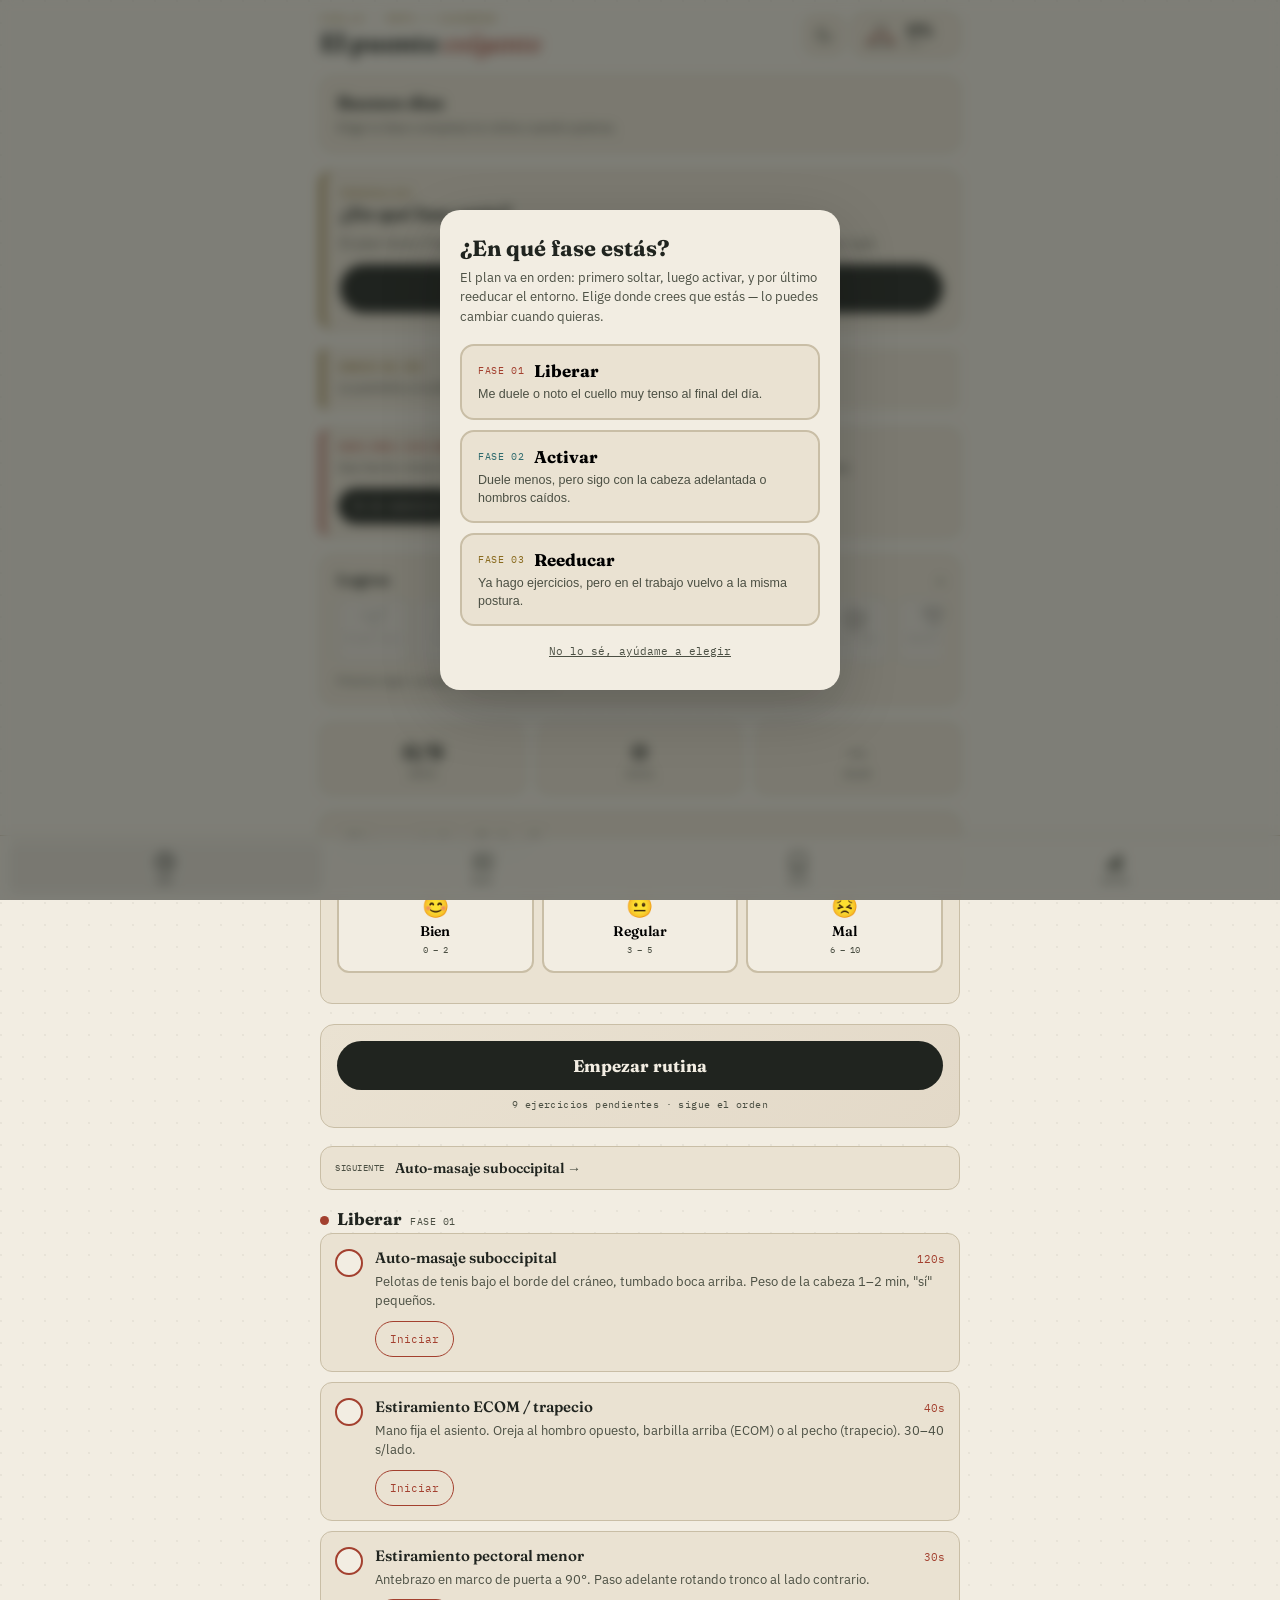
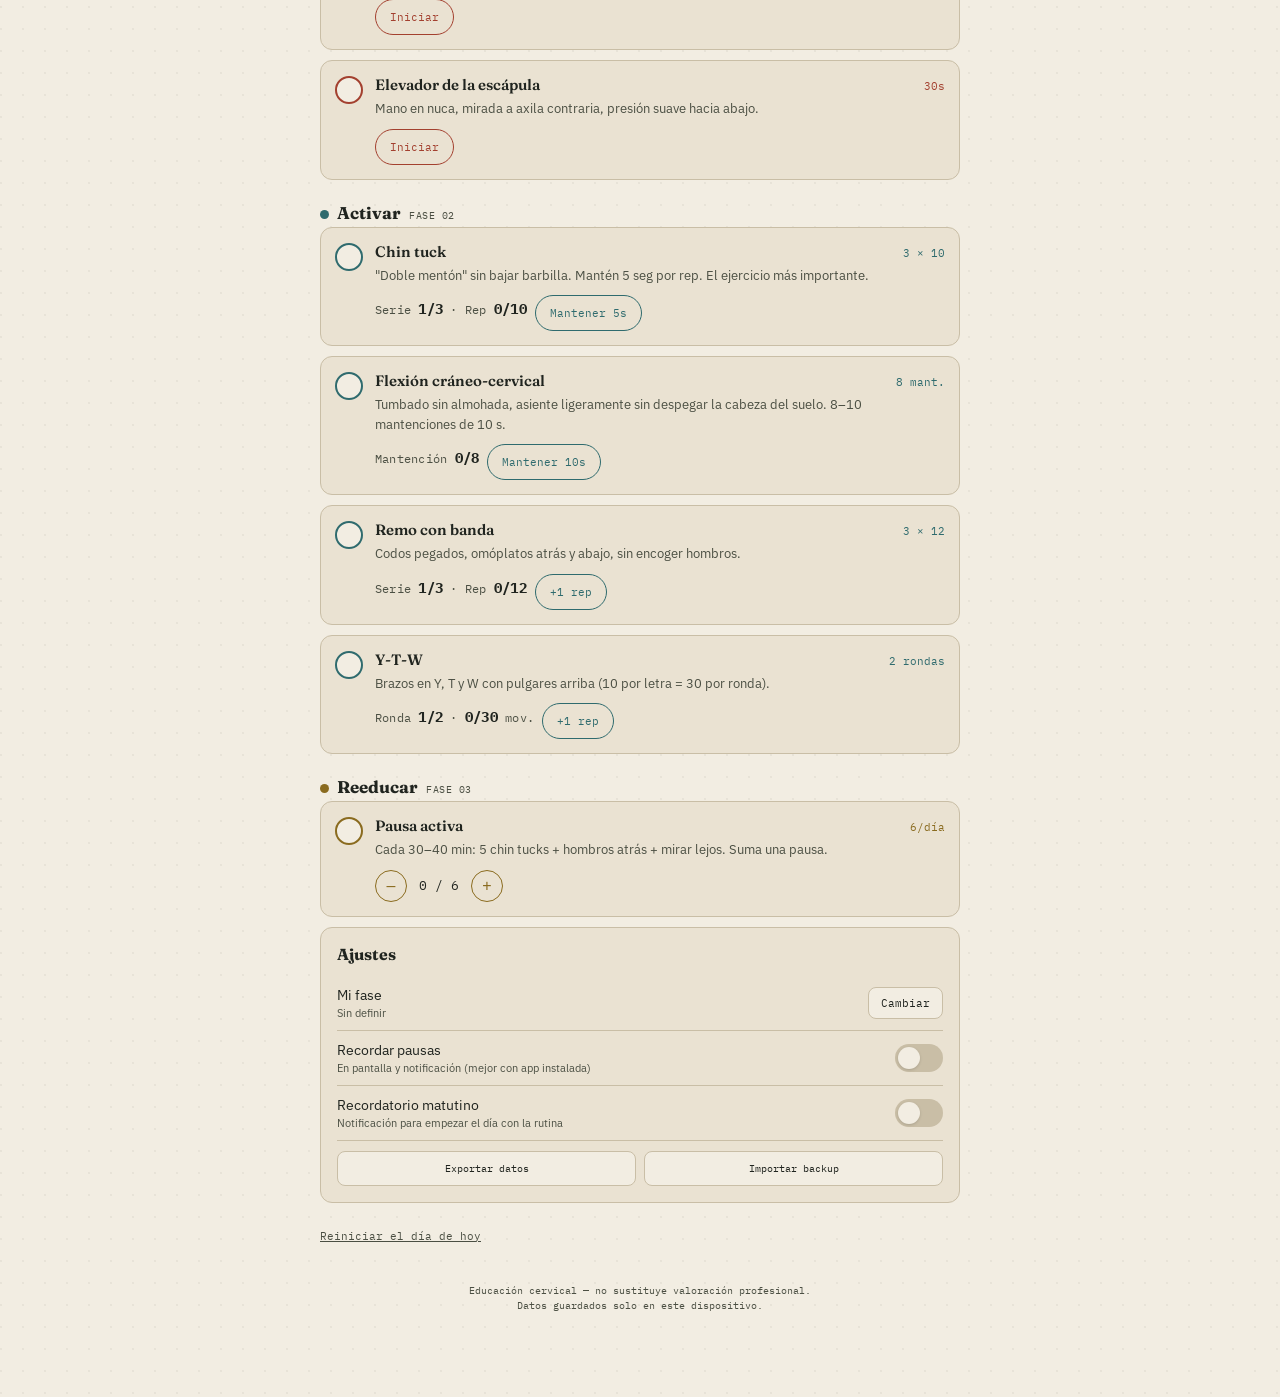
==== commit d472ebf8: "Pack 11: comparativa 3 semanas, calendario 30d y recordatorio matutino - Comparativa de adherencia y" ====
--- a/index.html
+++ b/index.html
@@ -315,7 +315,7 @@
     30%,70%{filter:drop-shadow(0 0 10px var(--activar));}
   }
 
-  .pain-note{margin-top:12px;}
+  .pain-note{margin-top:12px; display:none;}
   .pain-note label{
     display:block; font-family:'IBM Plex Mono', monospace; font-size:9px;
     text-transform:uppercase; letter-spacing:0.06em; color:var(--ink-soft); margin-bottom:6px;
@@ -343,6 +343,45 @@
   .ex-rank-bar{flex:0 0 80px; height:6px; background:var(--line); border-radius:3px; overflow:hidden;}
   .ex-rank-fill{height:100%; background:var(--activar); border-radius:3px;}
   .ex-rank-pct{font-family:'IBM Plex Mono', monospace; font-size:10px; width:28px; text-align:right;}
+
+  .compare-box{
+    background:var(--paper2); border:1px solid var(--line); border-radius:12px;
+    padding:14px 16px; margin-bottom:22px;
+  }
+  .compare-box h3{font-family:'Fraunces', serif; font-size:15px; margin:0 0 12px;}
+  .compare-cols{display:flex; gap:8px;}
+  .compare-col{
+    flex:1; text-align:center; padding:10px 6px; border-radius:10px;
+    background:var(--paper); border:1px solid var(--line);
+  }
+  .compare-col .cmp-label{
+    font-family:'IBM Plex Mono', monospace; font-size:8px;
+    text-transform:uppercase; letter-spacing:0.05em; color:var(--ink-soft);
+    margin-bottom:6px; line-height:1.3;
+  }
+  .compare-col .cmp-val{
+    font-family:'Fraunces', serif; font-weight:700; font-size:18px; line-height:1.1;
+  }
+  .compare-col .cmp-sub{font-size:10px; color:var(--ink-soft); margin-top:4px;}
+  .compare-col.good .cmp-val{color:var(--activar);}
+  .compare-col.warn .cmp-val{color:var(--liberar);}
+
+  .month-grid{
+    display:flex; flex-wrap:wrap; gap:4px; margin:12px 0 6px;
+  }
+  .month-dot{
+    width:calc((100% - 24px) / 7); max-width:36px; aspect-ratio:1;
+    border-radius:6px; background:var(--line);
+  }
+  .month-dot.l1{background:var(--liberar-soft); border:1px solid var(--liberar);}
+  .month-dot.l2{background:var(--reeducar-soft); border:1px solid var(--reeducar);}
+  .month-dot.l3{background:var(--activar-soft); border:1px solid var(--activar);}
+
+  .share-week-btn{
+    width:100%; margin-top:10px; font-family:'IBM Plex Mono', monospace; font-size:10px;
+    padding:10px; border-radius:100px; border:1px solid var(--line);
+    background:var(--paper); color:var(--ink); cursor:pointer; min-height:40px;
+  }
 
   .pause-toast-close{
     background:none; border:none; color:var(--paper); opacity:0.7;
@@ -1056,6 +1095,17 @@
         <option value="35" selected>Cada 35 minutos</option>
         <option value="40">Cada 40 minutos</option>
       </select>
+      <div class="setting-row" id="morningRow">
+        <span>Recordatorio matutino<small>Notificación para empezar el día con la rutina</small></span>
+        <div class="toggle-switch" id="morningToggle" role="switch" aria-checked="false"></div>
+      </div>
+      <select class="setting-select" id="morningHour" hidden>
+        <option value="7">A las 7:00</option>
+        <option value="8">A las 8:00</option>
+        <option value="9" selected>A las 9:00</option>
+        <option value="10">A las 10:00</option>
+        <option value="11">A las 11:00</option>
+      </select>
       <div class="data-actions">
         <button type="button" id="exportDataBtn">Exportar datos</button>
         <button type="button" id="importDataBtn">Importar backup</button>
@@ -1182,6 +1232,11 @@
       </div>
     </div>
 
+    <div class="compare-box" id="compareBox">
+      <h3>Comparativa 3 semanas</h3>
+      <div class="compare-cols" id="compareCols"></div>
+    </div>
+
     <div class="insight-box" id="weeklyInsight">
       <h3>Esta semana</h3>
       <div class="insight-line"><span>Días con rutina</span><span class="insight-val" id="insightDays">—</span></div>
@@ -1189,6 +1244,7 @@
       <div class="insight-line"><span>Dolor medio</span><span class="insight-val" id="insightPain">—</span></div>
       <div class="week-heatmap" id="weekHeatmap"></div>
       <p class="insight-narrative" id="insightNarrative"></p>
+      <button type="button" class="share-week-btn" id="shareWeekBtn">Compartir resumen semanal</button>
     </div>
 
     <div class="ex-ranking" id="exRanking">
@@ -1200,7 +1256,11 @@
       <div class="section-title" style="font-size:15px;margin-bottom:10px;">Por fase (7 días)</div>
     </div>
 
-    <div class="section-title">Últimos 14 días</div>
+    <div class="section-title">Últimos 30 días</div>
+    <div class="section-sub">Adherencia diaria (más oscuro = más ejercicios)</div>
+    <div class="month-grid" id="monthGrid"></div>
+
+    <div class="section-title" style="margin-top:24px;">Últimos 14 días</div>
     <div class="section-sub">% de ejercicios completados cada día</div>
     <div class="history-grid" id="historyGrid"></div>
 
@@ -1357,6 +1417,7 @@
   {id:'streak7', icon:'🔥', name:'7 días', desc:'Racha de 7 días'},
   {id:'streak14', icon:'💪', name:'14 días', desc:'Racha de 14 días'},
   {id:'streak30', icon:'🏆', name:'30 días', desc:'Racha de 30 días'},
+  {id:'month_star', icon:'⭐', name:'Mes constante', desc:'20 días con rutina en 30'},
   {id:'full_day', icon:'✨', name:'Día perfecto', desc:'9/9 ejercicios en un día'},
   {id:'phase_day', icon:'🎯', name:'Fase 100%', desc:'Tu fase completa en un día'},
   {id:'full_week', icon:'📅', name:'Semana top', desc:'7/7 días con rutina'},
@@ -1507,8 +1568,8 @@
 function loadSettings(){
   try{
     const raw = localStorage.getItem(SETTINGS_KEY);
-    return raw ? JSON.parse(raw) : {dark:false, reminders:false, reminderMin:35, userPhase:null, badges:{}, badgesCollapsed:false};
-  }catch(e){ return {dark:false, reminders:false, reminderMin:35, userPhase:null, badges:{}, badgesCollapsed:false}; }
+    return raw ? JSON.parse(raw) : {dark:false, reminders:false, reminderMin:35, morningReminder:false, morningHour:9, userPhase:null, badges:{}, badgesCollapsed:false};
+  }catch(e){ return {dark:false, reminders:false, reminderMin:35, morningReminder:false, morningHour:9, userPhase:null, badges:{}, badgesCollapsed:false}; }
 }
 
 function saveSettings(s){
@@ -1517,6 +1578,7 @@
 
 let appSettings = loadSettings();
 let reminderTimer = null;
+let morningCheckTimer = null;
 
 const RING_LEN = 326.7;
 const timerState = {interval:null, remaining:0, total:0, paused:false, onComplete:null, color:'var(--liberar)'};
@@ -2509,6 +2571,78 @@
   return 'Sin rutina esta semana. Un solo ejercicio hoy ya suma.';
 }
 
+async function statsForPeriod(start, end){
+  let days = 0, pctSum = 0, painSum = 0, painN = 0;
+  for(let i=start;i<=end;i++){
+    const log = await loadLog(dateKey(i));
+    const done = Object.values(log.done||{}).filter(Boolean).length;
+    pctSum += (done/EXERCISES.length)*100;
+    if(done >= 3) days++;
+    if(log.pain != null){ painSum += log.pain; painN++; }
+  }
+  const len = end - start + 1;
+  return {
+    days, len,
+    avgPct: Math.round(pctSum/len),
+    painAvg: painN ? (painSum/painN).toFixed(1) : null,
+  };
+}
+
+async function renderCompareBox(){
+  const periods = [
+    {label:'Esta semana', start:0, end:6},
+    {label:'Sem. pasada', start:7, end:13},
+    {label:'Hace 2 sem.', start:14, end:20},
+  ];
+  const stats = await Promise.all(periods.map(p=>statsForPeriod(p.start, p.end)));
+  document.getElementById('compareCols').innerHTML = periods.map((p,i)=>{
+    const s = stats[i];
+    const cls = s.days >= 5 ? 'good' : s.days <= 2 ? 'warn' : '';
+    const pain = s.painAvg ? s.painAvg+'/10' : '—';
+    return '<div class="compare-col '+cls+'">'
+      +'<div class="cmp-label">'+p.label+'</div>'
+      +'<div class="cmp-val">'+s.days+'/'+s.len+'</div>'
+      +'<div class="cmp-sub">'+s.avgPct+'% · dolor '+pain+'</div></div>';
+  }).join('');
+}
+
+async function renderMonthGrid(){
+  const el = document.getElementById('monthGrid');
+  let html = '';
+  for(let i=29;i>=0;i--){
+    const log = await loadLog(dateKey(i));
+    const done = Object.values(log.done||{}).filter(Boolean).length;
+    const pct = Math.round((done/EXERCISES.length)*100);
+    const lvl = done >= 3 ? (pct >= 80 ? 'l3' : 'l2') : (done > 0 ? 'l1' : '');
+    const title = dateKey(i)+': '+done+'/9';
+    html += '<div class="month-dot '+lvl+'" title="'+title+'"></div>';
+  }
+  el.innerHTML = html;
+}
+
+async function buildWeekShare(){
+  let weekDays = 0, weekPctSum = 0, painSum = 0, painN = 0;
+  for(let i=0;i<7;i++){
+    const log = await loadLog(dateKey(i));
+    const done = Object.values(log.done||{}).filter(Boolean).length;
+    weekPctSum += (done/EXERCISES.length)*100;
+    if(done >= 3) weekDays++;
+    if(log.pain != null){ painSum += log.pain; painN++; }
+  }
+  const lines = ['Resumen cervical — semana actual', ''];
+  if(appSettings.userPhase){
+    const p = PHASES[appSettings.userPhase];
+    lines.push('Fase: '+p.name);
+  }
+  lines.push('Días con rutina: '+weekDays+'/7');
+  lines.push('Media ejercicios: '+Math.round(weekPctSum/7)+'%');
+  if(painN) lines.push('Dolor medio: '+(painSum/painN).toFixed(1)+'/10');
+  const streak = parseInt(document.getElementById('statStreak').textContent, 10) || 0;
+  if(streak) lines.push('Racha actual: '+streak+' días');
+  lines.push('', '— App Cuello (cuaderno personal)');
+  return lines.join('\n');
+}
+
 async function renderWeekHeatmap(){
   const el = document.getElementById('weekHeatmap');
   const labels = ['D','L','M','X','J','V','S'];
@@ -2908,6 +3042,13 @@
   if(streak >= 14) tryUnlock('streak14');
   if(streak >= 30) tryUnlock('streak30');
 
+  let monthDays = 0;
+  for(let i=0;i<30;i++){
+    const log = await loadLog(dateKey(i));
+    if(Object.values(log.done||{}).filter(Boolean).length >= 3) monthDays++;
+  }
+  if(monthDays >= 20) tryUnlock('month_star');
+
   const doneToday = Object.values(currentLog.done).filter(Boolean).length;
   if(doneToday >= EXERCISES.length) tryUnlock('full_day');
   if(appSettings.userPhase){
@@ -3028,6 +3169,62 @@
   };
   if(navigator.serviceWorker?.controller) post(navigator.serviceWorker.controller);
   navigator.serviceWorker?.ready?.then((reg)=>post(reg.active)).catch(()=>{});
+}
+
+function syncMorningToSW(){
+  const cfg = {
+    type:'MORNING_CONFIG',
+    enabled: !!(appSettings.morningReminder && Notification.permission === 'granted'),
+    hour: appSettings.morningHour ?? 9,
+    minute: 0,
+  };
+  const post = (worker)=>{
+    if(worker) worker.postMessage(cfg);
+  };
+  if(navigator.serviceWorker?.controller) post(navigator.serviceWorker.controller);
+  navigator.serviceWorker?.ready?.then((reg)=>post(reg.active)).catch(()=>{});
+}
+
+function triggerMorningReminder(){
+  vibrate([60, 30, 80]);
+  if(Notification.permission === 'granted'){
+    try{
+      const n = new Notification('Rutina de cuello — Cuello', {
+        body: '¿Cómo está el cuello hoy? Registra el dolor y haz los ejercicios de tu fase.',
+        icon: 'icon.svg',
+        tag: 'cervical-morning',
+      });
+      n.onclick = ()=>{ window.focus(); n.close(); };
+    }catch(e){}
+  }
+}
+
+function checkMorningReminder(){
+  if(!appSettings.morningReminder) return;
+  const key = 'cervical:morning:'+todayKey();
+  if(sessionStorage.getItem(key)) return;
+  const h = new Date().getHours();
+  if(h === (appSettings.morningHour ?? 9)){
+    sessionStorage.setItem(key, '1');
+    triggerMorningReminder();
+  }
+}
+
+function scheduleMorningCheck(){
+  clearInterval(morningCheckTimer);
+  syncMorningToSW();
+  if(!appSettings.morningReminder) return;
+  morningCheckTimer = setInterval(checkMorningReminder, 60000);
+  checkMorningReminder();
+}
+
+function updateMorningUI(){
+  const toggle = document.getElementById('morningToggle');
+  const select = document.getElementById('morningHour');
+  toggle.classList.toggle('on', appSettings.morningReminder);
+  toggle.setAttribute('aria-checked', appSettings.morningReminder);
+  select.hidden = !appSettings.morningReminder;
+  select.value = String(appSettings.morningHour ?? 9);
 }
 
 async function renderLibrary(){
@@ -3117,8 +3314,10 @@
 
   document.getElementById('insightNarrative').textContent =
     buildWeekNarrative(weekDays, avgPct, painDiff);
+  await renderCompareBox();
   await renderWeekHeatmap();
   await renderExRanking();
+  await renderMonthGrid();
 
   await renderPhaseStats();
   await renderPhysioReport();
@@ -3225,14 +3424,52 @@
   }
   appSettings.reminders = !appSettings.reminders;
   saveSettings(appSettings);
-  updateReminderUI();
-  scheduleReminder();
+      updateReminderUI();
+      updateMorningUI();
+      scheduleReminder();
+      scheduleMorningCheck();
 });
 
 document.getElementById('reminderInterval').addEventListener('change', (e)=>{
   appSettings.reminderMin = parseInt(e.target.value, 10);
   saveSettings(appSettings);
   scheduleReminder();
+});
+
+document.getElementById('morningRow').addEventListener('click', async ()=>{
+  if(!appSettings.morningReminder && Notification.permission === 'default'){
+    const perm = await Notification.requestPermission();
+    if(perm === 'denied'){
+      alert('Sin permiso de notificaciones. El recordatorio matutino no funcionará.');
+    }
+  }
+  appSettings.morningReminder = !appSettings.morningReminder;
+  saveSettings(appSettings);
+  updateMorningUI();
+  scheduleMorningCheck();
+});
+
+document.getElementById('morningHour').addEventListener('change', (e)=>{
+  appSettings.morningHour = parseInt(e.target.value, 10);
+  saveSettings(appSettings);
+  scheduleMorningCheck();
+});
+
+document.getElementById('shareWeekBtn').addEventListener('click', async ()=>{
+  const text = await buildWeekShare();
+  if(navigator.share){
+    try{
+      await navigator.share({title:'Resumen cervical', text});
+    }catch(e){}
+  } else {
+    try{
+      await navigator.clipboard.writeText(text);
+      vibrate(40);
+      alert('Resumen copiado al portapapeles.');
+    }catch(e){
+      alert('No se pudo compartir.');
+    }
+  }
 });
 
 document.getElementById('pauseToastDone').addEventListener('click', async ()=>{
@@ -3272,9 +3509,11 @@
 
 applyTheme(appSettings.dark);
 updateReminderUI();
+updateMorningUI();
 updatePhaseLabels();
 updateBadgesCollapse();
 scheduleReminder();
+scheduleMorningCheck();
 renderHoy();
 if(!appSettings.userPhase) showPhasePicker();
 else updateMapaMuscles();
@@ -3285,10 +3524,12 @@
   });
   navigator.serviceWorker.addEventListener('controllerchange', ()=>{
     syncReminderToSW();
+    syncMorningToSW();
   });
   window.addEventListener('load', ()=>{
     navigator.serviceWorker.register('./sw.js').then(()=>{
       syncReminderToSW();
+      syncMorningToSW();
     }).catch(()=>{});
   });
 }
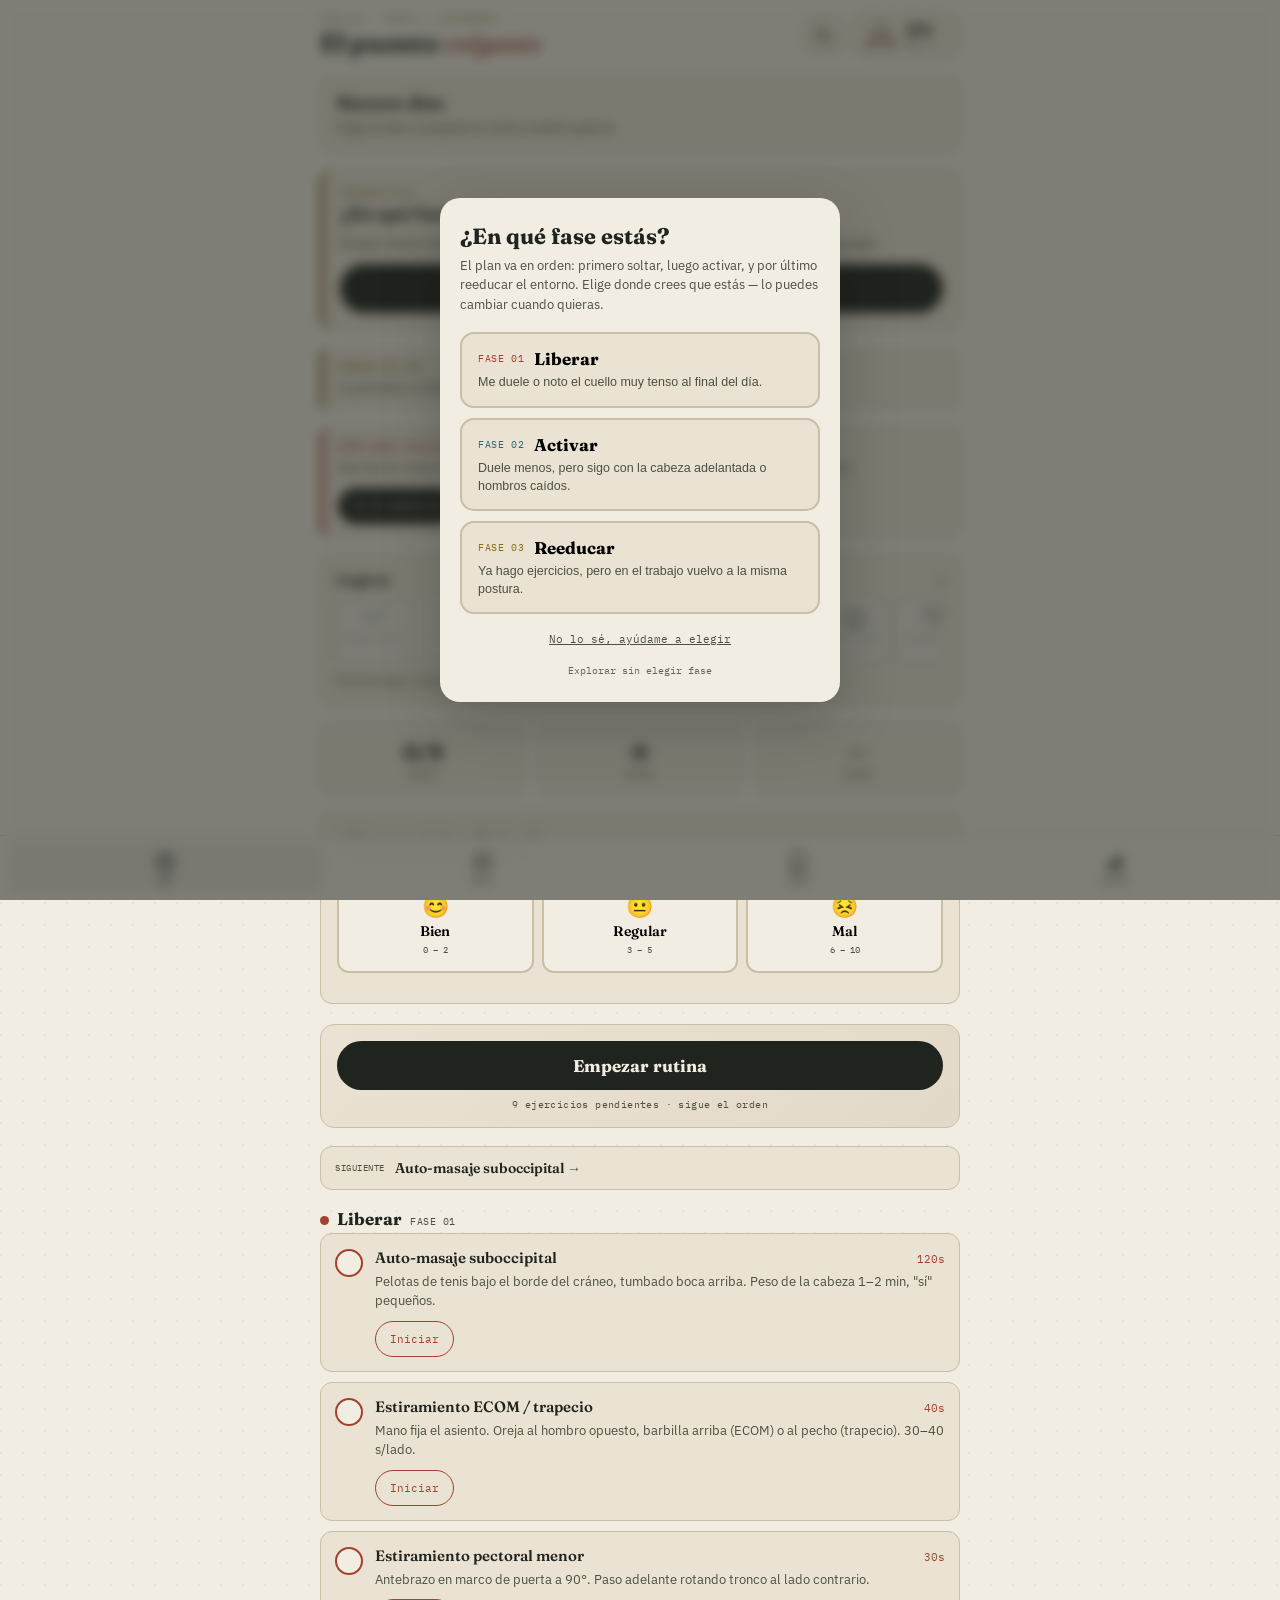
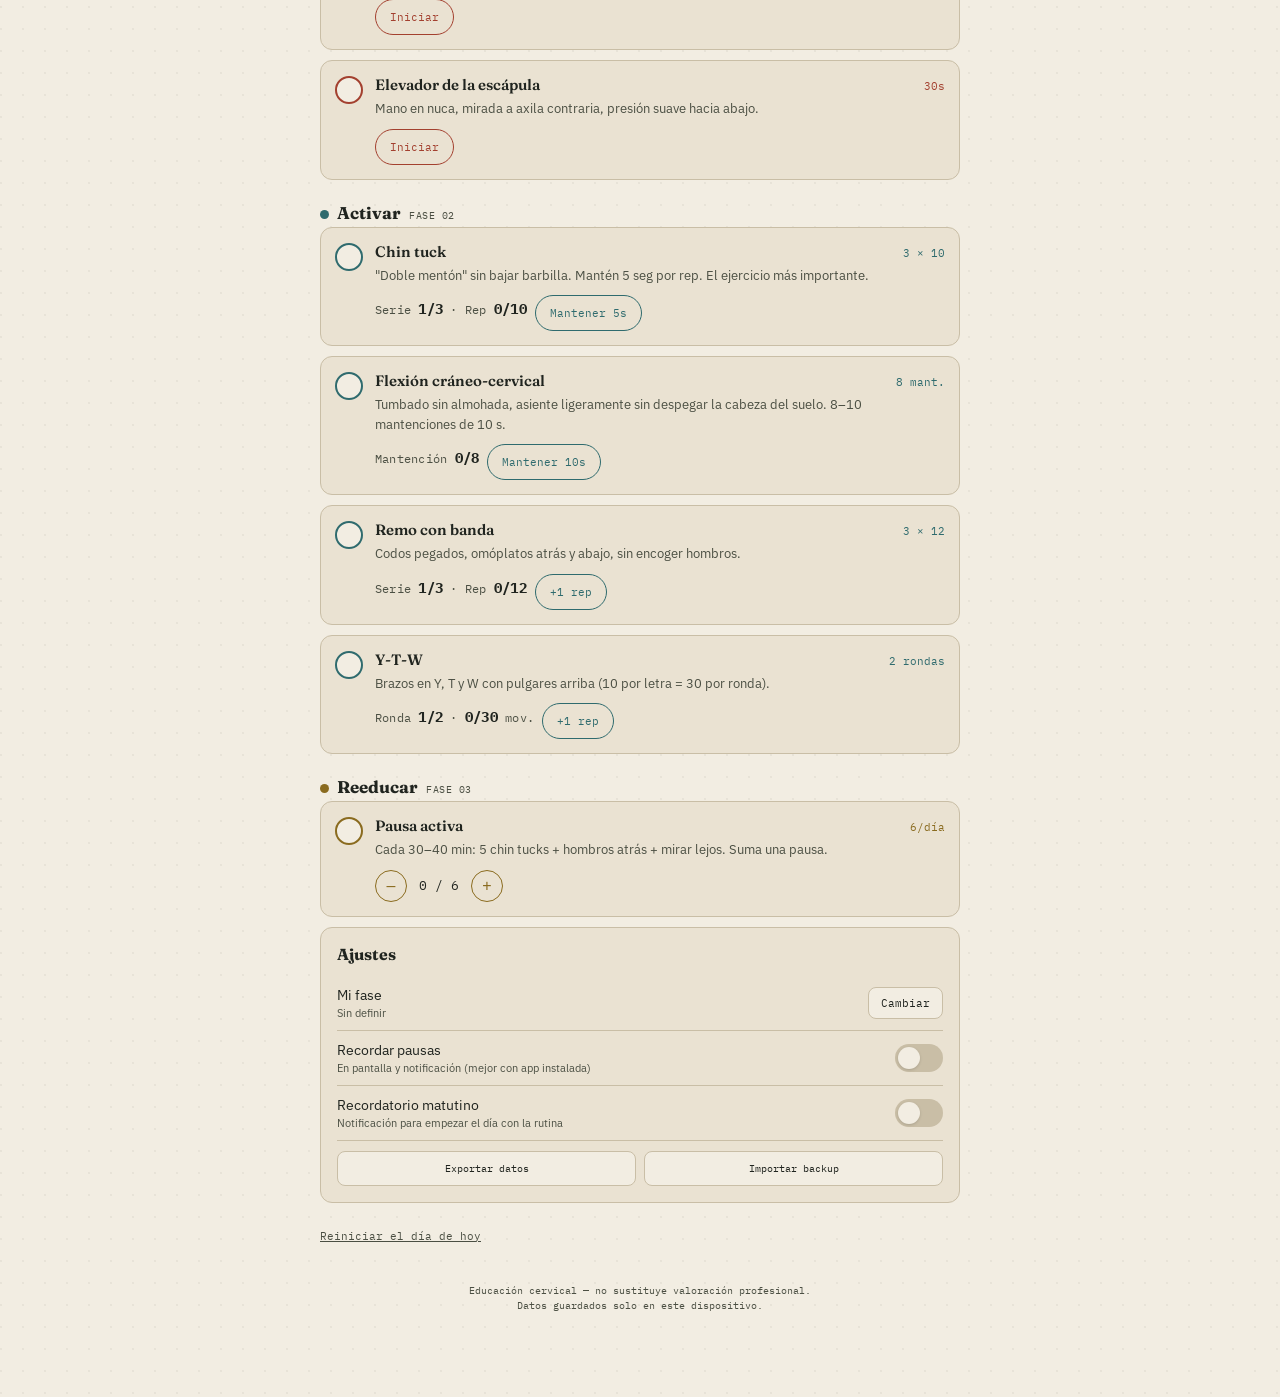
==== commit 7f29fee1: "Pack 12: chin tuck rápido, tour de bienvenida y onboarding - Botón flotante chin tuck: 3 reps con ho" ====
--- a/index.html
+++ b/index.html
@@ -173,16 +173,60 @@
   }
 
   .pause-fab{
-    position:fixed; right:16px;
-    bottom:calc(var(--nav-h) + var(--safe-b) + 16px);
-    z-index:140; width:56px; height:56px; border-radius:50%;
+    width:56px; height:56px; border-radius:50%;
     background:var(--reeducar); color:var(--paper); border:none;
     box-shadow:0 4px 20px rgba(0,0,0,0.22); cursor:pointer;
     display:flex; align-items:center; justify-content:center;
     font-size:22px; transition:transform .15s ease, opacity .2s ease;
   }
   .pause-fab:active{transform:scale(0.94);}
-  .pause-fab.hidden{opacity:0; pointer-events:none; transform:scale(0.8);}
+  .fab-group{
+    position:fixed; right:16px;
+    bottom:calc(var(--nav-h) + var(--safe-b) + 16px);
+    z-index:140; display:flex; flex-direction:column; gap:10px; align-items:flex-end;
+    transition:opacity .2s ease, transform .2s ease;
+  }
+  .fab-group.hidden{opacity:0; pointer-events:none; transform:scale(0.9);}
+  .fab-mini{
+    width:48px; height:48px; border-radius:50%;
+    background:var(--activar); color:var(--paper); border:none;
+    box-shadow:0 4px 16px rgba(0,0,0,0.2); cursor:pointer;
+    display:flex; align-items:center; justify-content:center;
+    font-size:18px; transition:transform .15s ease;
+  }
+  .fab-mini:active{transform:scale(0.94);}
+
+  .tour-sheet{
+    background:var(--paper); border-radius:20px; padding:28px 22px;
+    width:100%; max-width:360px; text-align:center;
+    box-shadow:0 20px 60px rgba(0,0,0,0.2);
+  }
+  .tour-dots{display:flex; gap:6px; justify-content:center; margin-bottom:16px;}
+  .tour-dot{width:8px; height:8px; border-radius:50%; background:var(--line);}
+  .tour-dot.active{background:var(--activar); transform:scale(1.2);}
+  .tour-sheet h2{font-family:'Fraunces', serif; font-size:22px; margin:0 0 10px;}
+  .tour-sheet p{font-size:14px; color:var(--ink-soft); line-height:1.55; margin:0 0 20px;}
+  .tour-btns{display:flex; gap:10px;}
+  .tour-btns button{
+    flex:1; font-family:'IBM Plex Mono', monospace; font-size:11px;
+    padding:14px; border-radius:100px; border:1px solid var(--ink);
+    background:transparent; color:var(--ink); cursor:pointer; min-height:48px;
+  }
+  .tour-btns button.primary{background:var(--ink); color:var(--paper);}
+
+  .picker-skip{
+    font-family:'IBM Plex Mono', monospace; font-size:10px; color:var(--ink-soft);
+    background:none; border:none; cursor:pointer; padding:10px 0 0;
+    width:100%; text-align:center; opacity:0.85;
+  }
+
+  .chin-toast{
+    position:fixed; left:16px; right:16px; bottom:calc(var(--nav-h) + var(--safe-b) + 80px);
+    z-index:150; background:var(--activar); color:var(--paper); border-radius:12px;
+    padding:12px 16px; font-size:13px; text-align:center; display:none;
+    box-shadow:0 6px 24px rgba(0,0,0,0.2); animation:rise .3s ease;
+  }
+  .chin-toast.show{display:block;}
 
   .daily-tip{
     background:var(--paper2); border-left:4px solid var(--reeducar);
@@ -1273,6 +1317,19 @@
   <footer>Educación cervical — no sustituye valoración profesional.<br>Datos guardados solo en este dispositivo.</footer>
 </div>
 
+<!-- TOUR -->
+<div class="overlay" id="tourOverlay" aria-hidden="true">
+  <div class="tour-sheet">
+    <div class="tour-dots" id="tourDots"></div>
+    <h2 id="tourTitle"></h2>
+    <p id="tourText"></p>
+    <div class="tour-btns">
+      <button type="button" id="tourSkipBtn">Saltar</button>
+      <button type="button" class="primary" id="tourNextBtn">Siguiente</button>
+    </div>
+  </div>
+</div>
+
 <!-- PHASE PICKER -->
 <div class="overlay phase-overlay" id="phaseOverlay" aria-hidden="true">
   <div class="picker-sheet">
@@ -1293,6 +1350,7 @@
       </button>
     </div>
     <button type="button" class="picker-help" id="showQuizBtn">No lo sé, ayúdame a elegir</button>
+    <button type="button" class="picker-skip" id="skipPhaseBtn">Explorar sin elegir fase</button>
     <div class="quiz-block" id="quizBlock">
       <p class="quiz-q">¿Qué te describe mejor ahora?</p>
       <button type="button" class="quiz-opt" data-phase="liberar">Tengo molestias o dolor frecuente en nuca, trapecios o sien.</button>
@@ -1322,7 +1380,12 @@
   </button>
 </nav>
 
-<button type="button" class="pause-fab" id="pauseFab" aria-label="Pausa activa rápida" title="Pausa activa">⏸</button>
+<div class="fab-group" id="fabGroup">
+  <button type="button" class="fab-mini" id="chinFab" aria-label="Chin tuck rápido" title="Chin tuck · 3 reps">🎯</button>
+  <button type="button" class="pause-fab" id="pauseFab" aria-label="Pausa activa rápida" title="Pausa activa">⏸</button>
+</div>
+
+<div class="chin-toast" id="chinToast" role="status">+3 chin tucks registrados</div>
 
 <div class="pause-toast" id="pauseToast" role="alert">
   <div class="pause-toast-text">
@@ -1426,6 +1489,14 @@
   {id:'routine_done', icon:'🏁', name:'Rutina guiada', desc:'Completaste la rutina paso a paso'},
   {id:'map_explorer', icon:'🗺️', name:'Explorador', desc:'Consultaste el mapa muscular'},
   {id:'pause_master', icon:'⏸️', name:'Pausas pro', desc:'6 pausas activas en un día'},
+  {id:'chin_fan', icon:'💎', name:'Chin tuck del día', desc:'Chin tuck completo en un día'},
+];
+
+const TOUR_STEPS = [
+  {title:'Bienvenido', text:'Esta app combina mapa muscular, rutina diaria y seguimiento del dolor. Todo se guarda en tu dispositivo.'},
+  {title:'Pestaña Hoy', text:'Registra el dolor, haz la rutina guiada y revisa tu progreso. Puedes elegir tu fase para enfocar los ejercicios.'},
+  {title:'Botones flotantes', text:'⏸ Pausa activa guiada (~40 s). 🎯 Chin tuck rápido: 3 repeticiones con temporizador de 5 s.'},
+  {title:'Mapa y Datos', text:'En Mapa exploras qué músculos están tensos o débiles. En Datos ves gráficos, informe para el fisio y logros.'},
 ];
 
 const PAUSE_STEPS = [
@@ -1568,8 +1639,8 @@
 function loadSettings(){
   try{
     const raw = localStorage.getItem(SETTINGS_KEY);
-    return raw ? JSON.parse(raw) : {dark:false, reminders:false, reminderMin:35, morningReminder:false, morningHour:9, userPhase:null, badges:{}, badgesCollapsed:false};
-  }catch(e){ return {dark:false, reminders:false, reminderMin:35, morningReminder:false, morningHour:9, userPhase:null, badges:{}, badgesCollapsed:false}; }
+    return raw ? JSON.parse(raw) : {dark:false, reminders:false, reminderMin:35, morningReminder:false, morningHour:9, userPhase:null, badges:{}, badgesCollapsed:false, tourDone:false};
+  }catch(e){ return {dark:false, reminders:false, reminderMin:35, morningReminder:false, morningHour:9, userPhase:null, badges:{}, badgesCollapsed:false, tourDone:false}; }
 }
 
 function saveSettings(s){
@@ -1602,10 +1673,10 @@
 }
 
 function updateFabVisibility(){
-  const fab = document.getElementById('pauseFab');
-  if(!fab) return;
+  const group = document.getElementById('fabGroup');
+  if(!group) return;
   const hide = document.body.classList.contains('overlay-open') || routineActive;
-  fab.classList.toggle('hidden', hide);
+  group.classList.toggle('hidden', hide);
 }
 
 function updateTimerRing(){
@@ -1746,6 +1817,81 @@
 }
 
 document.getElementById('pauseFab').addEventListener('click', openQuickPause);
+
+let chinExpressRep = 0;
+
+function runChinExpressRep(){
+  startTimerOverlay(
+    {name:'Chin tuck · rep '+(chinExpressRep+1)+'/3', phase:'activar', seconds:5},
+    async ()=>{
+      chinExpressRep++;
+      if(chinExpressRep < 3) runChinExpressRep();
+      else await finishChinExpress();
+    }
+  );
+}
+
+function openChinExpress(){
+  chinExpressRep = 0;
+  runChinExpressRep();
+}
+
+async function finishChinExpress(){
+  const key = todayKey();
+  const log = await loadLog(key);
+  const ex = EXERCISES.find(e=>e.id==='e5');
+  log.counters[ex.id] = (log.counters[ex.id]||0) + 3;
+  const info = repCounterInfo(ex, log.counters[ex.id]);
+  log.done[ex.id] = info.done;
+  await saveLog(key, log);
+  currentLog = log;
+  renderHoy();
+  updateTension();
+  await checkAchievements();
+  vibrate([50, 30, 80, 30, 120]);
+  const toast = document.getElementById('chinToast');
+  toast.classList.add('show');
+  setTimeout(()=>toast.classList.remove('show'), 2200);
+}
+
+document.getElementById('chinFab').addEventListener('click', openChinExpress);
+
+let tourStep = 0;
+
+function renderTourStep(){
+  const step = TOUR_STEPS[tourStep];
+  document.getElementById('tourTitle').textContent = step.title;
+  document.getElementById('tourText').textContent = step.text;
+  document.getElementById('tourDots').innerHTML = TOUR_STEPS.map((_,i)=>
+    '<div class="tour-dot'+(i===tourStep?' active':'')+'"></div>'
+  ).join('');
+  document.getElementById('tourNextBtn').textContent =
+    tourStep >= TOUR_STEPS.length - 1 ? 'Empezar' : 'Siguiente';
+}
+
+function showTour(){
+  tourStep = 0;
+  renderTourStep();
+  openOverlay('tourOverlay');
+}
+
+function finishTour(){
+  appSettings.tourDone = true;
+  saveSettings(appSettings);
+  closeOverlay('tourOverlay');
+}
+
+function maybeShowTour(){
+  if(!appSettings.tourDone) showTour();
+}
+
+document.getElementById('tourNextBtn').addEventListener('click', ()=>{
+  if(tourStep >= TOUR_STEPS.length - 1) finishTour();
+  else { tourStep++; renderTourStep(); }
+});
+
+document.getElementById('tourSkipBtn').addEventListener('click', finishTour);
+
 document.getElementById('qpCancel').addEventListener('click', closeQuickPause);
 document.getElementById('qpSkip').addEventListener('click', ()=>{
   stopQuickPause();
@@ -2462,6 +2608,12 @@
   if(prev && newIdx > prevIdx && unlockBadge('phase_up')){
     enqueueBadgeToast('phase_up');
   }
+  maybeShowTour();
+}
+
+function skipPhasePicker(){
+  closeOverlay('phaseOverlay');
+  maybeShowTour();
 }
 
 function updatePhaseLabels(){
@@ -2487,6 +2639,7 @@
   document.getElementById('quizBlock').classList.toggle('show');
 });
 document.getElementById('changePhaseBtn').addEventListener('click', showPhasePicker);
+document.getElementById('skipPhaseBtn').addEventListener('click', skipPhasePicker);
 
 /* ========== ROUTINE FLOW ========== */
 function saveRoutineSnap(){
@@ -2544,17 +2697,27 @@
   document.getElementById('routineFlow').scrollIntoView({behavior:'smooth', block:'start'});
 }
 
-function renderGreeting(){
+async function renderGreeting(){
   const h = new Date().getHours();
   const greet = h < 12 ? 'Buenos días' : h < 20 ? 'Buenas tardes' : 'Buenas noches';
   const list = getRoutineList();
   const doneInList = list.filter(e=>currentLog.done[e.id]).length;
   const pct = list.length ? Math.round((doneInList/list.length)*100) : 0;
+  let monthDays = 0;
+  for(let i=0;i<30;i++){
+    const log = await loadLog(dateKey(i));
+    if(Object.values(log.done||{}).filter(Boolean).length >= 3) monthDays++;
+  }
   let sub;
   if(pct === 100) sub = 'Objetivo de hoy cumplido. El cuello agradece la constancia.';
   else if(pct > 0) sub = 'Llevas ' + pct + '% de tu fase. ¿Seguimos?';
   else if(appSettings.userPhase) sub = PHASES[appSettings.userPhase].focus;
   else sub = 'Elige tu fase o empieza la rutina cuando quieras.';
+  if(monthDays >= 3) sub += ' · ' + monthDays + ' días activos este mes';
+  const chinCount = currentLog.counters?.e5 || 0;
+  if(chinCount > 0 && !currentLog.done?.e5){
+    sub += ' · Chin tuck: ' + chinCount + '/30 reps';
+  }
   document.getElementById('greetingCard').innerHTML =
     '<div class="greet-title">'+greet+'</div><p class="greet-sub">'+sub+'</p>';
 }
@@ -2811,7 +2974,7 @@
 
   await renderPhaseFocus();
 
-  renderGreeting();
+  await renderGreeting();
   renderResumeChip();
 
   const container = document.getElementById('checklistHoy');
@@ -3048,6 +3211,7 @@
     if(Object.values(log.done||{}).filter(Boolean).length >= 3) monthDays++;
   }
   if(monthDays >= 20) tryUnlock('month_star');
+  if(currentLog.done?.e5) tryUnlock('chin_fan');
 
   const doneToday = Object.values(currentLog.done).filter(Boolean).length;
   if(doneToday >= EXERCISES.length) tryUnlock('full_day');
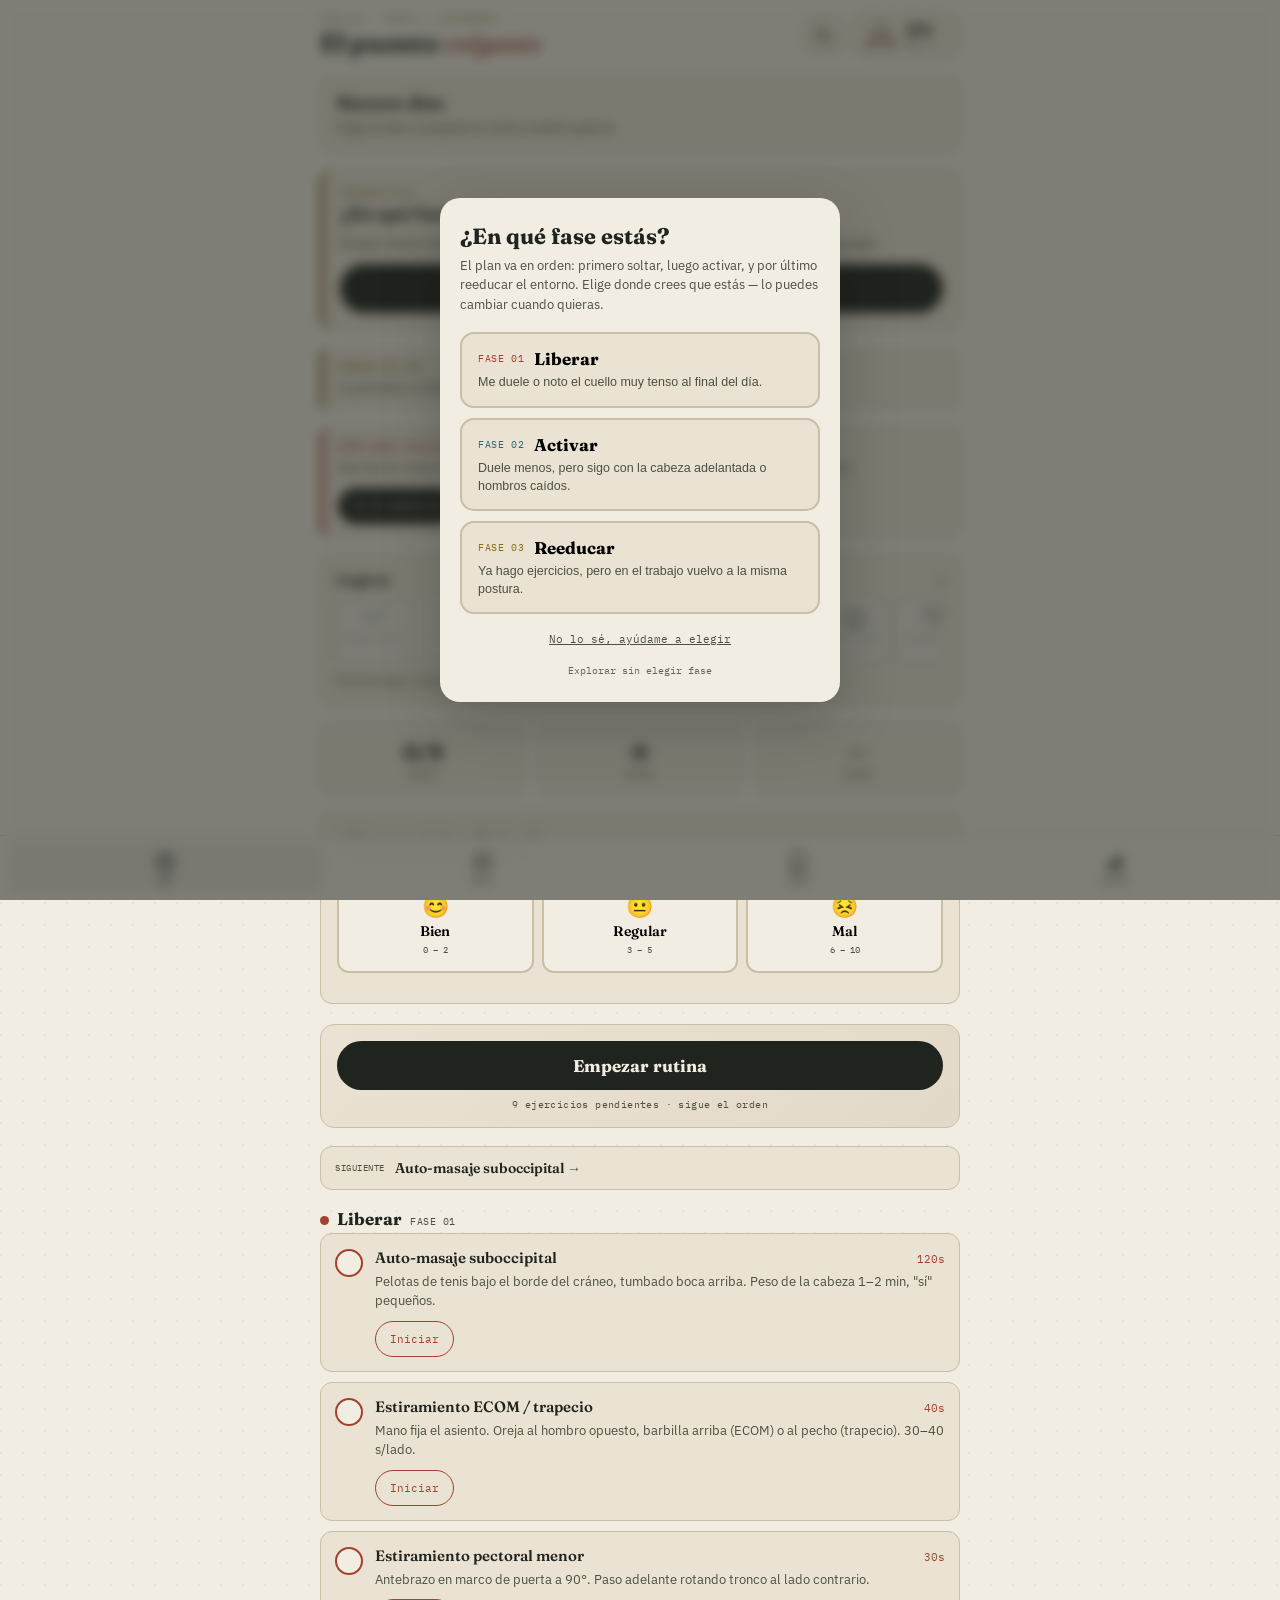
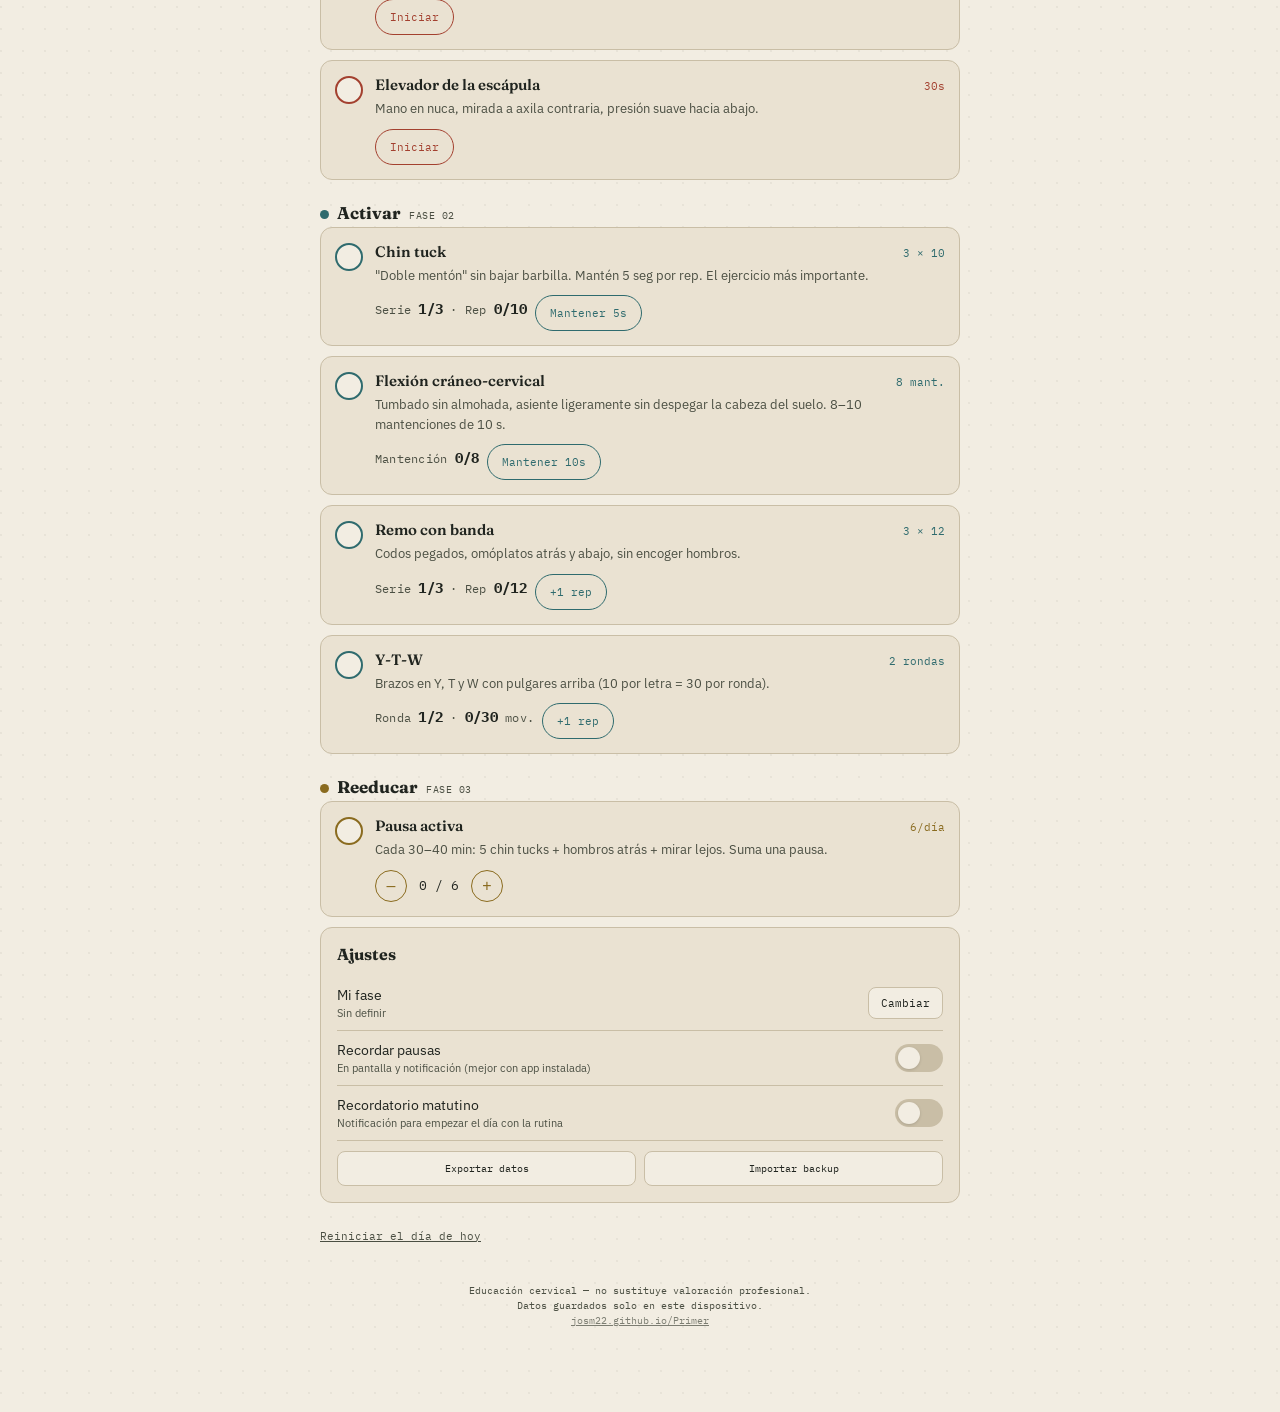
==== commit 49d954be: "Añadir enlace a demo en el footer Co-authored-by: josm22 <josm22@users.noreply.github.com>" ====
--- a/index.html
+++ b/index.html
@@ -1314,7 +1314,7 @@
     </div>
   </section>
 
-  <footer>Educación cervical — no sustituye valoración profesional.<br>Datos guardados solo en este dispositivo.</footer>
+  <footer>Educación cervical — no sustituye valoración profesional.<br>Datos guardados solo en este dispositivo.<br><a href="https://josm22.github.io/Primer/" style="color:inherit;opacity:0.7;">josm22.github.io/Primer</a></footer>
 </div>
 
 <!-- TOUR -->
@@ -3680,6 +3680,7 @@
 scheduleMorningCheck();
 renderHoy();
 if(!appSettings.userPhase) showPhasePicker();
+else if(!appSettings.tourDone) showTour();
 else updateMapaMuscles();
 
 if('serviceWorker' in navigator){
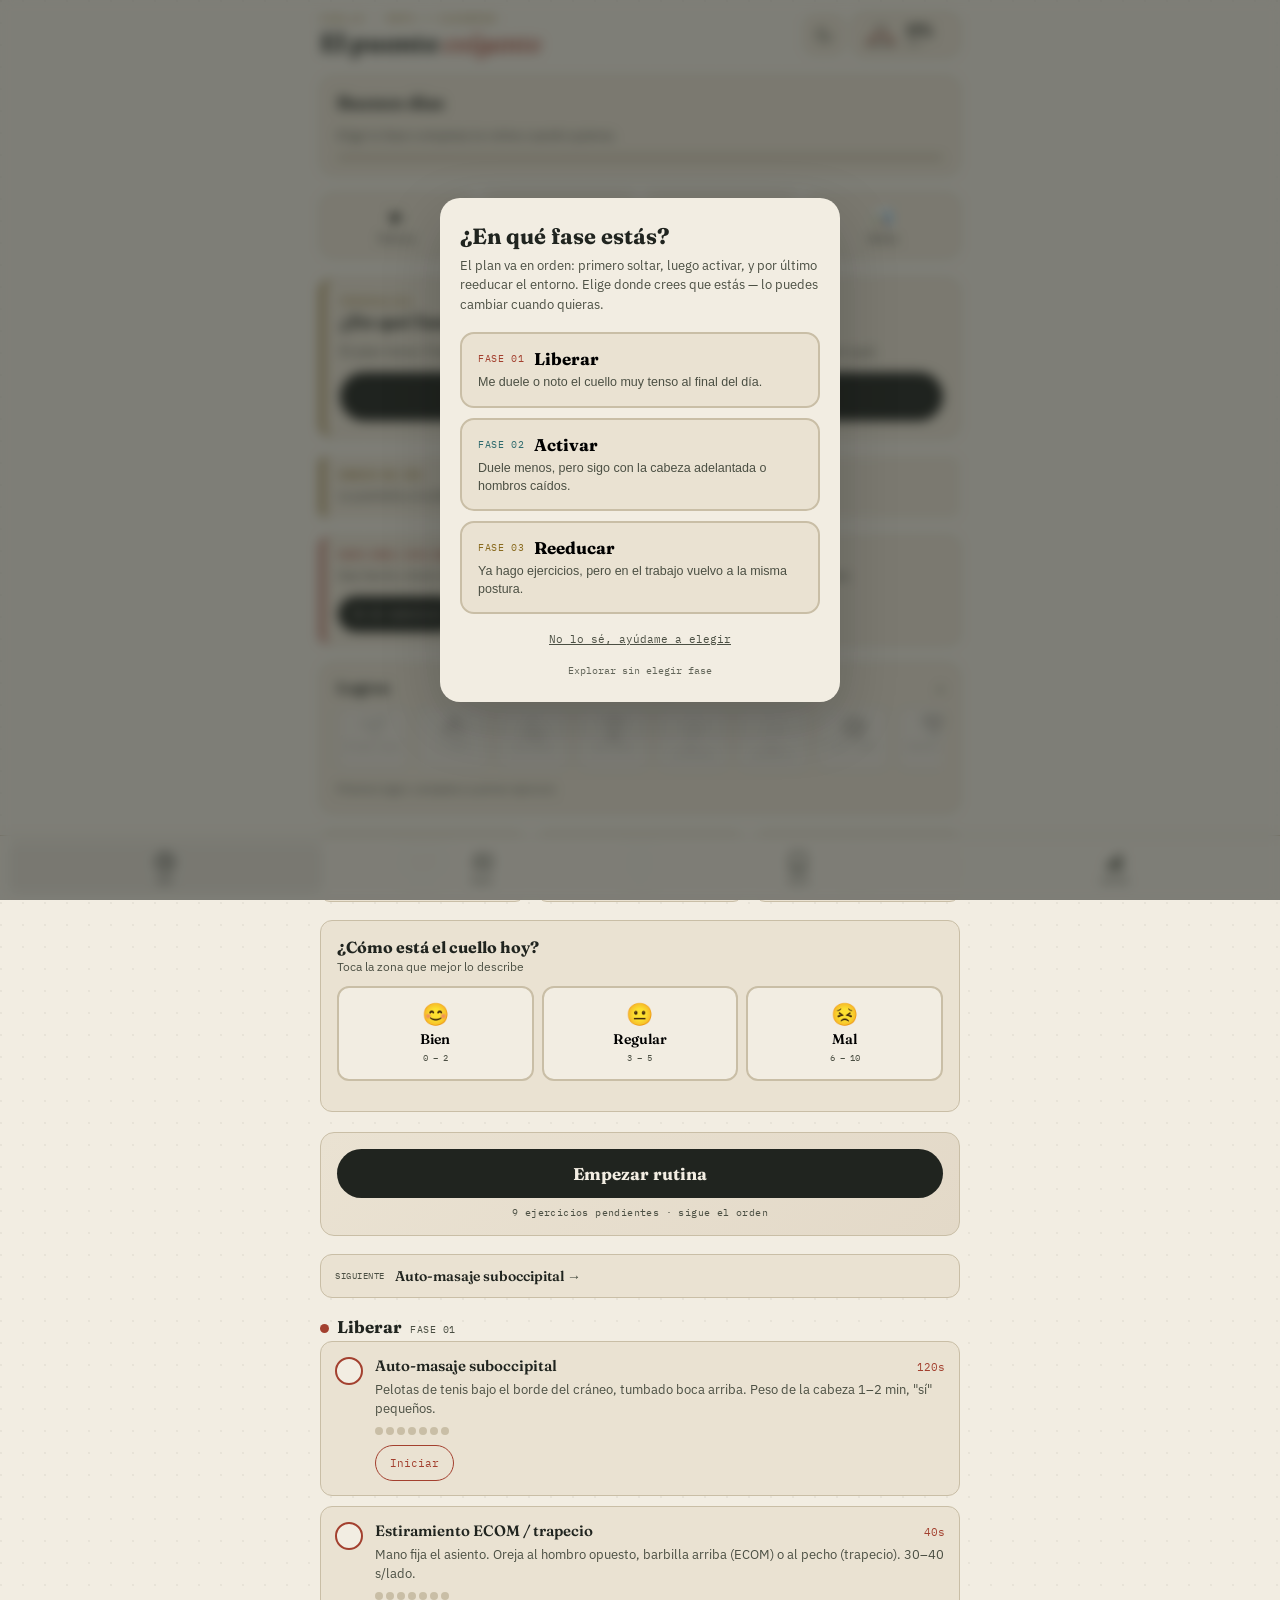
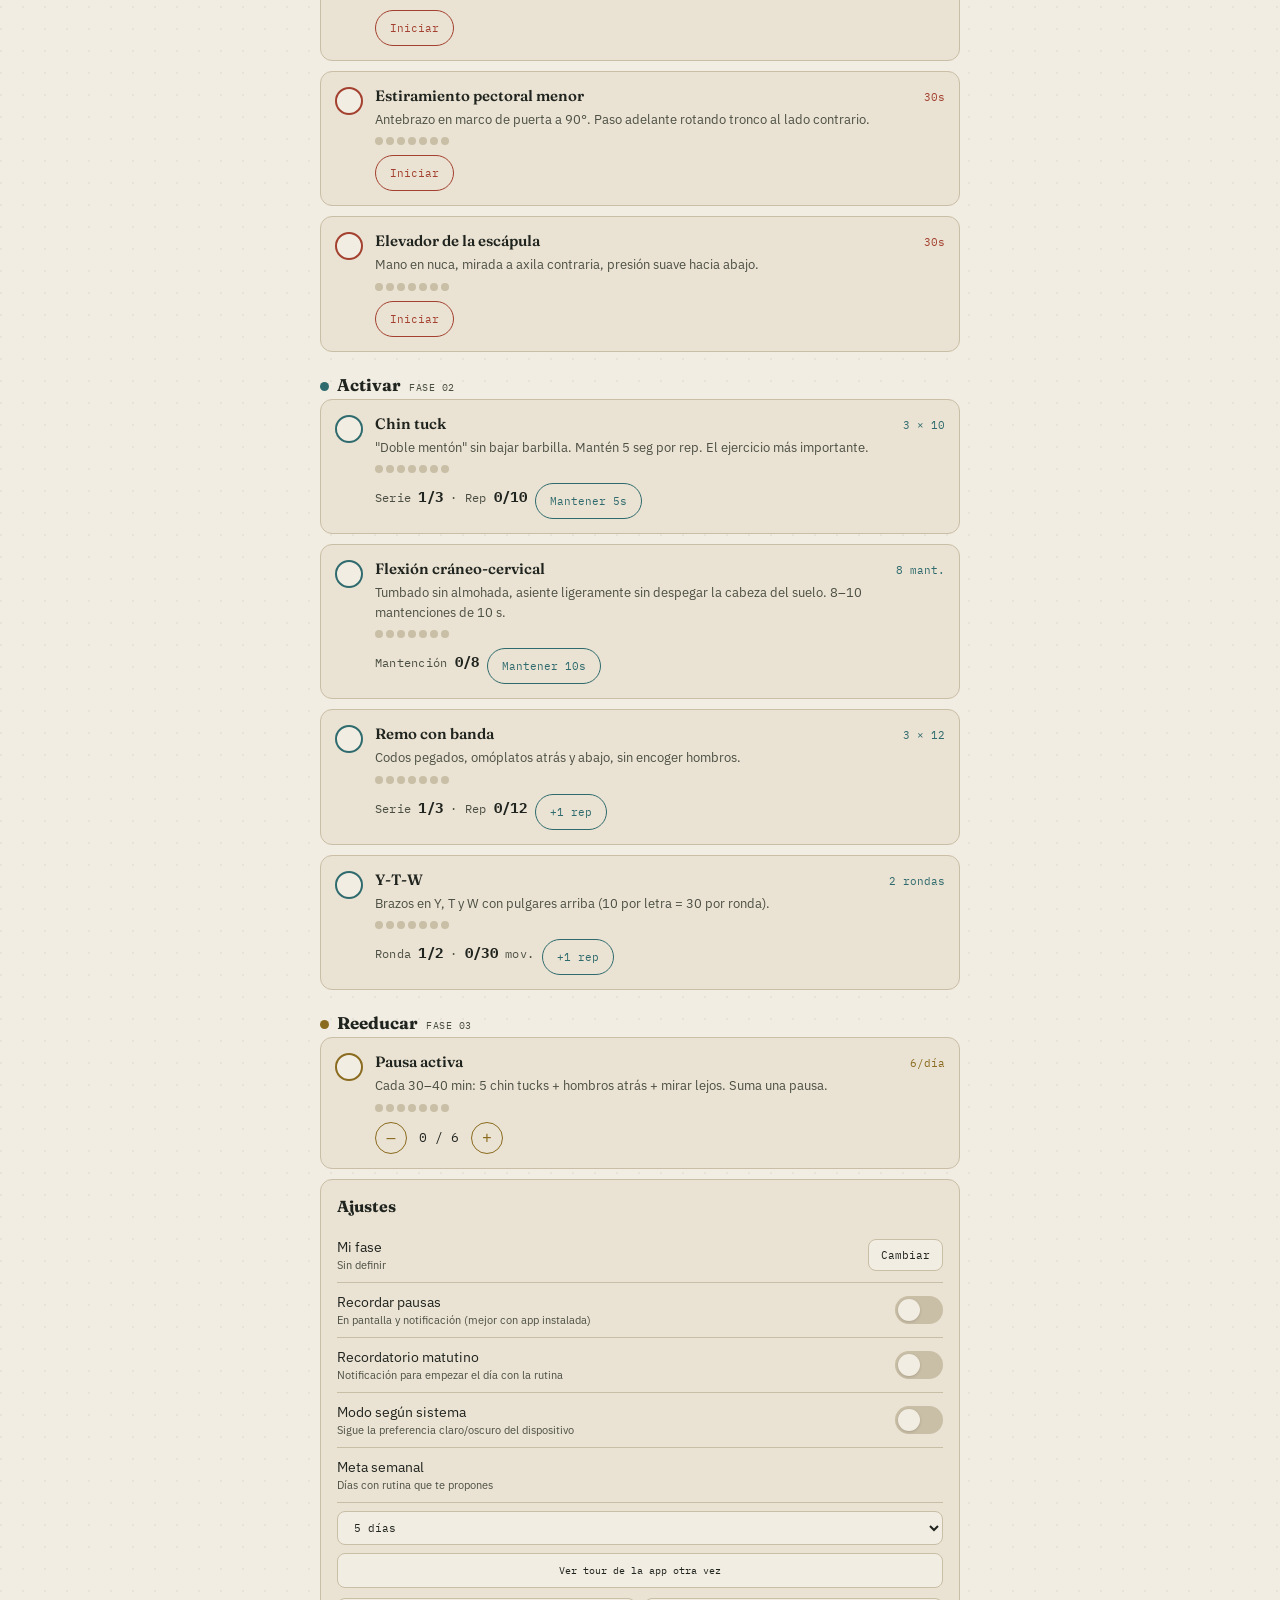
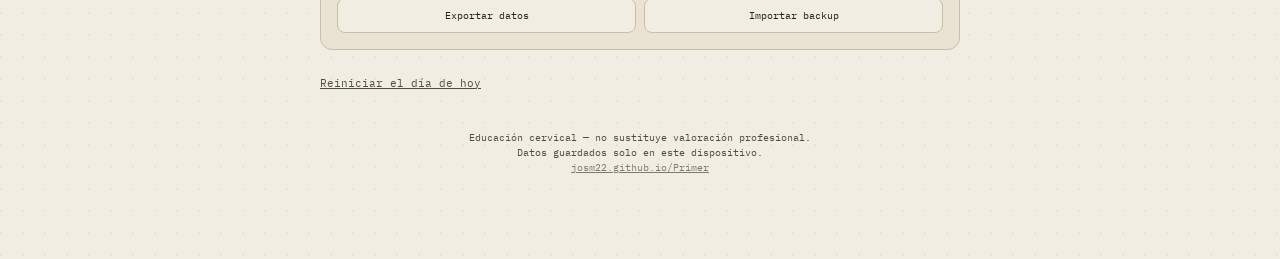
==== commit ad0091fa: "Mejoras Pack 13–14: accesos rápidos, gráfico dolor, meta semanal y más - Accesos rápidos bajo el sal" ====
--- a/index.html
+++ b/index.html
@@ -274,6 +274,42 @@
     font-family:'Fraunces', serif; font-weight:700; font-size:18px; margin:0 0 4px;
   }
   .greeting-card .greet-sub{font-size:13px; color:var(--ink-soft); line-height:1.5; margin:0;}
+  .greet-top{display:flex; align-items:flex-start; justify-content:space-between; gap:10px; margin-bottom:8px;}
+  .greet-streak{
+    flex:0 0 auto; font-family:'IBM Plex Mono', monospace; font-size:9px;
+    padding:5px 8px; border-radius:100px; background:var(--liberar-soft);
+    color:var(--liberar); white-space:nowrap;
+  }
+  .greet-progress{height:5px; background:var(--line); border-radius:3px; margin-top:10px; overflow:hidden;}
+  .greet-progress-fill{height:100%; background:var(--activar); border-radius:3px; transition:width .3s ease;}
+
+  .offline-banner{
+    background:var(--reeducar-soft); border:1px solid var(--reeducar); border-radius:10px;
+    padding:10px 12px; margin-bottom:14px; font-size:12px; color:var(--ink-soft); text-align:center;
+  }
+  .offline-banner[hidden]{display:none;}
+
+  .pain-trend{font-weight:500;}
+  .pain-trend.good{color:var(--activar);}
+  .pain-trend.warn{color:var(--liberar);}
+
+  .guia-search{
+    width:100%; font-family:'IBM Plex Sans', sans-serif; font-size:14px;
+    padding:12px 14px; border-radius:12px; border:1px solid var(--line);
+    background:var(--paper2); color:var(--ink); margin-bottom:16px;
+  }
+  .guia-search::placeholder{color:var(--ink-soft); opacity:0.7;}
+
+  .ergo-progress{
+    font-family:'IBM Plex Mono', monospace; font-size:9px; color:var(--reeducar);
+    margin-bottom:8px;
+  }
+  .ergo-item{
+    display:flex; align-items:flex-start; gap:8px; cursor:pointer; font-size:13px;
+    color:var(--ink-soft); line-height:1.55;
+  }
+  .ergo-item input{flex:0 0 auto; margin-top:3px; accent-color:var(--reeducar);}
+  .ergo-item input:checked+span{color:var(--ink); text-decoration:line-through; opacity:0.75;}
 
   .resume-chip{
     display:flex; align-items:center; gap:10px; background:var(--activar-soft);
@@ -993,6 +1029,71 @@
   }
   .report-actions button.secondary{background:transparent; color:var(--ink);}
 
+  .share-week-btn{
+    width:100%; margin-top:10px; font-family:'IBM Plex Mono', monospace; font-size:10px;
+    padding:10px; border-radius:100px; border:1px solid var(--line);
+    background:var(--paper); color:var(--ink); cursor:pointer; min-height:40px;
+  }
+
+  .quick-actions{
+    display:flex; gap:8px; margin-bottom:18px; overflow-x:auto;
+    -webkit-overflow-scrolling:touch; padding-bottom:2px;
+  }
+  .quick-action{
+    flex:1; min-width:88px; font-family:'IBM Plex Mono', monospace; font-size:10px;
+    padding:12px 10px; border-radius:12px; border:1px solid var(--line);
+    background:var(--paper2); color:var(--ink); cursor:pointer; text-align:center;
+    line-height:1.35; min-height:48px;
+  }
+  .quick-action span{display:block; font-size:16px; margin-bottom:4px;}
+
+  .pain-sparkline{
+    margin-top:14px; padding-top:12px; border-top:1px solid var(--line);
+  }
+  .pain-sparkline-label{
+    font-family:'IBM Plex Mono', monospace; font-size:9px;
+    text-transform:uppercase; letter-spacing:0.06em; color:var(--ink-soft);
+    margin-bottom:8px;
+  }
+  .pain-spark-bars{display:flex; gap:4px; align-items:flex-end; height:36px;}
+  .pain-spark-bar{flex:1; border-radius:4px 4px 0 0; background:var(--line); min-height:3px; transition:height .2s ease;}
+  .pain-spark-bar.has{ background:var(--liberar); }
+  .pain-spark-bar.low{ background:var(--activar); }
+  .pain-spark-days{display:flex; gap:4px; margin-top:4px;}
+  .pain-spark-days span{
+    flex:1; text-align:center; font-family:'IBM Plex Mono', monospace;
+    font-size:7px; color:var(--ink-soft);
+  }
+
+  .ergo-card{
+    background:var(--reeducar-soft); border:1px solid var(--reeducar);
+    border-radius:12px; padding:14px 16px; margin-bottom:18px;
+  }
+  .ergo-card strong{
+    display:block; font-family:'IBM Plex Mono', monospace; font-size:9px;
+    text-transform:uppercase; letter-spacing:0.06em; color:var(--reeducar); margin-bottom:8px;
+  }
+  .ergo-card ul{margin:0; padding-left:18px; font-size:13px; color:var(--ink-soft); line-height:1.55;}
+
+  .ex-week-track{
+    display:flex; gap:3px; margin-top:8px;
+  }
+  .ex-week-dot{
+    width:8px; height:8px; border-radius:50%; background:var(--line);
+  }
+  .ex-week-dot.on{ background:var(--phase-color, var(--activar)); }
+
+  .week-goal-bar{
+    height:6px; background:var(--line); border-radius:3px; margin-top:8px; overflow:hidden;
+  }
+  .week-goal-fill{height:100%; background:var(--activar); border-radius:3px; transition:width .3s ease;}
+
+  .settings-btn{
+    width:100%; font-family:'IBM Plex Mono', monospace; font-size:10px;
+    padding:10px 12px; border-radius:8px; border:1px solid var(--line);
+    background:var(--paper); color:var(--ink); cursor:pointer; margin-top:8px;
+  }
+
   @media(min-width:640px){
     body{padding-left:24px; padding-right:24px;}
     .brand h1{font-size:26px;}
@@ -1003,6 +1104,8 @@
 </head>
 <body>
 <div class="wrap">
+
+  <div class="offline-banner" id="offlineBanner" hidden>Sin conexión — tus datos siguen guardándose en este dispositivo</div>
 
   <div class="install-banner" id="installBanner" hidden>
     <p><strong>Instalar app</strong><br>Acceso rápido, recordatorios en segundo plano y sin barra del navegador.</p>
@@ -1038,6 +1141,14 @@
   <!-- HOY -->
   <section class="section active" id="sec-hoy">
     <div class="greeting-card" id="greetingCard"></div>
+
+    <div class="quick-actions" id="quickActions">
+      <button type="button" class="quick-action" data-action="routine"><span>▶</span>Rutina</button>
+      <button type="button" class="quick-action" data-action="mapa"><span>🗺</span>Mapa</button>
+      <button type="button" class="quick-action" data-action="chin"><span>🎯</span>Chin tuck</button>
+      <button type="button" class="quick-action" data-action="datos"><span>📊</span>Datos</button>
+    </div>
+
     <div id="phaseFocus"></div>
 
     <div class="week-mini" id="weekMini" hidden></div>
@@ -1096,6 +1207,17 @@
         <label for="painNote">Nota de hoy (opcional)</label>
         <input type="text" id="painNote" maxlength="120" placeholder="Ej. duele más al mirar abajo">
       </div>
+      <div class="pain-sparkline" id="painSparkline" hidden>
+        <div class="pain-sparkline-label" id="painSparkLabel">Dolor · últimos 7 días</div>
+        <div class="pain-spark-bars" id="painSparkBars"></div>
+        <div class="pain-spark-days" id="painSparkDays"></div>
+      </div>
+    </div>
+
+    <div class="ergo-card" id="ergoCard" hidden>
+      <strong>Checklist de escritorio</strong>
+      <div class="ergo-progress" id="ergoProgress"></div>
+      <ul id="ergoList"></ul>
     </div>
 
     <div class="routine-cta" id="routineCta">
@@ -1150,6 +1272,21 @@
         <option value="10">A las 10:00</option>
         <option value="11">A las 11:00</option>
       </select>
+      <div class="setting-row" id="autoThemeRow">
+        <span>Modo según sistema<small>Sigue la preferencia claro/oscuro del dispositivo</small></span>
+        <div class="toggle-switch" id="autoThemeToggle" role="switch" aria-checked="false"></div>
+      </div>
+      <div class="setting-row" id="weekGoalRow">
+        <span>Meta semanal<small>Días con rutina que te propones</small></span>
+      </div>
+      <select class="setting-select" id="weekGoalSelect">
+        <option value="3">3 días</option>
+        <option value="4">4 días</option>
+        <option value="5" selected>5 días</option>
+        <option value="6">6 días</option>
+        <option value="7">7 días</option>
+      </select>
+      <button type="button" class="settings-btn" id="replayTourBtn">Ver tour de la app otra vez</button>
       <div class="data-actions">
         <button type="button" id="exportDataBtn">Exportar datos</button>
         <button type="button" id="importDataBtn">Importar backup</button>
@@ -1247,6 +1384,7 @@
   <!-- GUÍA -->
   <section class="section" id="sec-guia">
     <div id="guiaLead"></div>
+    <input type="search" class="guia-search" id="guiaSearch" placeholder="Buscar ejercicio…" enterkeyhint="search" autocomplete="off">
     <div id="libraryFull"></div>
 
     <div class="plan-card" style="margin-top:24px;">
@@ -1499,6 +1637,14 @@
   {title:'Mapa y Datos', text:'En Mapa exploras qué músculos están tensos o débiles. En Datos ves gráficos, informe para el fisio y logros.'},
 ];
 
+const ERGO_CHECKLIST = [
+  'Pantalla con el borde superior a la altura de los ojos',
+  'Portátil elevado o monitor externo (no mirar hacia abajo)',
+  'Antebrazos apoyados en la mesa cuando sea posible',
+  'Pausa activa cada 30–40 min (botón ⏸ flotante)',
+  'Chin tuck de recordatorio 2–3 veces por hora',
+];
+
 const PAUSE_STEPS = [
   {title:'Chin tucks', desc:'5 repeticiones lentas · mentón hacia atrás sin bajar barbilla', seconds:12},
   {title:'Hombros atrás', desc:'Omóplatos abajo y pecho abierto · 3 respiraciones', seconds:10},
@@ -1639,8 +1785,8 @@
 function loadSettings(){
   try{
     const raw = localStorage.getItem(SETTINGS_KEY);
-    return raw ? JSON.parse(raw) : {dark:false, reminders:false, reminderMin:35, morningReminder:false, morningHour:9, userPhase:null, badges:{}, badgesCollapsed:false, tourDone:false};
-  }catch(e){ return {dark:false, reminders:false, reminderMin:35, morningReminder:false, morningHour:9, userPhase:null, badges:{}, badgesCollapsed:false, tourDone:false}; }
+    return raw ? JSON.parse(raw) : {dark:false, autoTheme:false, reminders:false, reminderMin:35, morningReminder:false, morningHour:9, weekGoal:5, ergoDone:{}, userPhase:null, badges:{}, badgesCollapsed:false, tourDone:false};
+  }catch(e){ return {dark:false, autoTheme:false, reminders:false, reminderMin:35, morningReminder:false, morningHour:9, weekGoal:5, ergoDone:{}, userPhase:null, badges:{}, badgesCollapsed:false, tourDone:false}; }
 }
 
 function saveSettings(s){
@@ -1650,6 +1796,21 @@
 let appSettings = loadSettings();
 let reminderTimer = null;
 let morningCheckTimer = null;
+let weekLogsCache = null;
+let guiaFilter = '';
+
+function getEffectiveDark(){
+  if(appSettings.autoTheme){
+    return window.matchMedia('(prefers-color-scheme: dark)').matches;
+  }
+  return !!appSettings.dark;
+}
+
+async function loadWeekLogs(){
+  const logs = [];
+  for(let i=0;i<7;i++) logs.push(await loadLog(dateKey(i)));
+  return logs;
+}
 
 const RING_LEN = 326.7;
 const timerState = {interval:null, remaining:0, total:0, paused:false, onComplete:null, color:'var(--liberar)'};
@@ -1932,17 +2093,40 @@
   openOverlay('celebrationOverlay');
 }
 
+function switchSection(secId){
+  document.querySelectorAll('.nav-btn').forEach(b=>{
+    b.classList.toggle('active', b.dataset.sec === secId);
+  });
+  document.querySelectorAll('.section').forEach(s=>{
+    s.classList.toggle('active', s.id === 'sec-'+secId);
+  });
+  if(secId === 'guia') renderLibrary();
+  if(secId === 'progreso') renderProgreso();
+  if(secId === 'mapa'){ updateMapaLead(); renderMapaChips(); }
+  window.scrollTo({top:0, behavior:'smooth'});
+}
+
+document.querySelectorAll('.quick-action').forEach(btn=>{
+  btn.addEventListener('click', ()=>{
+    vibrate(20);
+    const action = btn.dataset.action;
+    if(action === 'routine'){
+      switchSection('hoy');
+      const start = document.getElementById('startRoutine');
+      if(!start.disabled) start.click();
+      else document.getElementById('routineCta').scrollIntoView({behavior:'smooth'});
+      return;
+    }
+    if(action === 'chin'){ openChinExpress(); return; }
+    if(action === 'mapa'){ switchSection('mapa'); return; }
+    if(action === 'datos'){ switchSection('progreso'); return; }
+  });
+});
+
 /* ========== NAV ========== */
 document.querySelectorAll('.nav-btn').forEach(btn=>{
   btn.addEventListener('click', ()=>{
-    document.querySelectorAll('.nav-btn').forEach(b=>b.classList.remove('active'));
-    document.querySelectorAll('.section').forEach(s=>s.classList.remove('active'));
-    btn.classList.add('active');
-    document.getElementById('sec-'+btn.dataset.sec).classList.add('active');
-    if(btn.dataset.sec === 'guia') renderLibrary();
-    if(btn.dataset.sec === 'progreso') renderProgreso();
-    if(btn.dataset.sec === 'mapa'){ updateMapaLead(); renderMapaChips(); }
-    window.scrollTo({top:0, behavior:'smooth'});
+    switchSection(btn.dataset.sec);
   });
 });
 
@@ -2140,29 +2324,111 @@
     +'</div></div>';
 }
 
+async function renderPainSparkline(){
+  const wrap = document.getElementById('painSparkline');
+  const bars = document.getElementById('painSparkBars');
+  const days = document.getElementById('painSparkDays');
+  const label = document.getElementById('painSparkLabel');
+  const labels = ['D','L','M','X','J','V','S'];
+  let hasAny = false;
+  let html = '';
+  let dayHtml = '';
+  let weekPain = 0, weekN = 0, prevPain = 0, prevN = 0;
+  for(let i=6;i>=0;i--){
+    const log = weekLogsCache ? weekLogsCache[i] : await loadLog(dateKey(i));
+    const pain = log.pain;
+    if(pain != null) hasAny = true;
+    const h = pain != null ? Math.max(12, pain * 10) : 3;
+    const cls = pain == null ? '' : pain <= 3 ? 'low has' : 'has';
+    html += '<div class="pain-spark-bar '+cls+'" style="height:'+h+'%" title="'+(pain ?? '—')+'/10"></div>';
+    const d = new Date();
+    d.setDate(d.getDate() - i);
+    dayHtml += '<span>'+labels[d.getDay()]+'</span>';
+  }
+  for(let i=0;i<7;i++){
+    const log = await loadLog(dateKey(i));
+    if(log.pain != null){ weekPain += log.pain; weekN++; }
+  }
+  for(let i=7;i<14;i++){
+    const log = await loadLog(dateKey(i));
+    if(log.pain != null){ prevPain += log.pain; prevN++; }
+  }
+  let trendHtml = '';
+  if(weekN && prevN){
+    const diff = weekPain/weekN - prevPain/prevN;
+    if(diff <= -0.3) trendHtml = ' <span class="pain-trend good">↓ mejor</span>';
+    else if(diff >= 0.3) trendHtml = ' <span class="pain-trend warn">↑ más</span>';
+    else trendHtml = ' <span class="pain-trend">→ estable</span>';
+  }
+  label.innerHTML = 'Dolor · últimos 7 días' + trendHtml;
+  wrap.hidden = !hasAny;
+  bars.innerHTML = html;
+  days.innerHTML = dayHtml;
+}
+
+function renderErgoCard(){
+  const card = document.getElementById('ergoCard');
+  if(appSettings.userPhase !== 'reeducar'){
+    card.hidden = true;
+    return;
+  }
+  card.hidden = false;
+  const done = appSettings.ergoDone || {};
+  const checked = ERGO_CHECKLIST.filter((_,i)=>done[i]).length;
+  document.getElementById('ergoProgress').textContent = checked + ' de ' + ERGO_CHECKLIST.length + ' puntos revisados';
+  const list = document.getElementById('ergoList');
+  list.innerHTML = ERGO_CHECKLIST.map((s,i)=>
+    '<li><label class="ergo-item"><input type="checkbox" data-ergo="'+i+'"'+(done[i]?' checked':'')+'><span>'+s+'</span></label></li>'
+  ).join('');
+  list.querySelectorAll('input').forEach(cb=>{
+    cb.addEventListener('change', ()=>{
+      if(!appSettings.ergoDone) appSettings.ergoDone = {};
+      appSettings.ergoDone[cb.dataset.ergo] = cb.checked;
+      saveSettings(appSettings);
+      renderErgoCard();
+    });
+  });
+}
+
+function renderWeekGoalBar(weekDays){
+  const goal = appSettings.weekGoal || 5;
+  const el = document.getElementById('weekMini');
+  if(el.hidden) return;
+  const pct = Math.min(100, Math.round((weekDays/goal)*100));
+  const existing = el.querySelector('.week-goal-bar');
+  if(existing) existing.remove();
+  const bar = document.createElement('div');
+  bar.className = 'week-goal-bar';
+  bar.innerHTML = '<div class="week-goal-fill" style="width:'+pct+'%"></div>';
+  bar.title = 'Meta: '+goal+' días/semana';
+  el.appendChild(bar);
+}
+
 async function renderWeekMini(){
   const el = document.getElementById('weekMini');
   let days = 0, painSum = 0, painN = 0;
   for(let i=0;i<7;i++){
-    const log = await loadLog(dateKey(i));
+    const log = weekLogsCache ? weekLogsCache[i] : await loadLog(dateKey(i));
     const done = Object.values(log.done).filter(Boolean).length;
     if(done >= 3) days++;
     if(log.pain !== null && log.pain !== undefined){ painSum += log.pain; painN++; }
   }
+  const goal = appSettings.weekGoal || 5;
   if(days === 0 && !painN){ el.hidden = true; return; }
   el.hidden = false;
-  let text = 'Esta semana: <strong>'+days+'/7</strong> días con rutina';
+  let text = 'Esta semana: <strong>'+days+'/'+goal+'</strong> días (meta semanal)';
   if(painN) text += ' · dolor medio <strong>'+(painSum/painN).toFixed(1)+'</strong>';
   if(appSettings.userPhase){
     const phaseEx = getPhaseExercises(appSettings.userPhase);
     let phaseDoneDays = 0;
     for(let i=0;i<7;i++){
-      const log = await loadLog(dateKey(i));
+      const log = weekLogsCache ? weekLogsCache[i] : await loadLog(dateKey(i));
       if(phaseEx.every(e=>log.done[e.id])) phaseDoneDays++;
     }
     if(phaseDoneDays) text += ' · <strong>'+phaseDoneDays+'</strong> días con tu fase completa';
   }
   el.innerHTML = text;
+  renderWeekGoalBar(days);
 }
 
 async function navigateToExercise(exId){
@@ -2358,6 +2624,18 @@
   const detail = document.createElement('div');
   detail.className = 'ex-detail';
   detail.textContent = ex.detail;
+
+  if(weekLogsCache){
+    const track = document.createElement('div');
+    track.className = 'ex-week-track';
+    track.title = 'Últimos 7 días';
+    for(let j=6;j>=0;j--){
+      const dot = document.createElement('div');
+      dot.className = 'ex-week-dot' + (weekLogsCache[j].done?.[ex.id] ? ' on' : '');
+      track.appendChild(dot);
+    }
+    detail.appendChild(track);
+  }
 
   const controls = document.createElement('div');
   controls.className = 'ex-controls';
@@ -2703,6 +2981,7 @@
   const list = getRoutineList();
   const doneInList = list.filter(e=>currentLog.done[e.id]).length;
   const pct = list.length ? Math.round((doneInList/list.length)*100) : 0;
+  const streak = await calcStreak();
   let monthDays = 0;
   for(let i=0;i<30;i++){
     const log = await loadLog(dateKey(i));
@@ -2718,8 +2997,11 @@
   if(chinCount > 0 && !currentLog.done?.e5){
     sub += ' · Chin tuck: ' + chinCount + '/30 reps';
   }
+  const streakHtml = streak >= 2 ? '<span class="greet-streak">🔥 '+streak+' días</span>' : '';
   document.getElementById('greetingCard').innerHTML =
-    '<div class="greet-title">'+greet+'</div><p class="greet-sub">'+sub+'</p>';
+    '<div class="greet-top"><div class="greet-title">'+greet+'</div>'+streakHtml+'</div>'
+    +'<p class="greet-sub">'+sub+'</p>'
+    +'<div class="greet-progress" title="'+doneInList+'/'+list.length+' hoy"><div class="greet-progress-fill" style="width:'+pct+'%"></div></div>';
 }
 
 function updateBadgesCollapse(){
@@ -2727,9 +3009,10 @@
 }
 
 function buildWeekNarrative(weekDays, avgPct, painDiff){
+  const goal = appSettings.weekGoal || 5;
   if(painDiff !== null && painDiff <= -0.5) return 'El dolor medio bajó respecto a la semana pasada. Vas en buena dirección.';
-  if(weekDays >= 6) return 'Excelente semana. La constancia es lo que cambia el cuello a medio plazo.';
-  if(weekDays >= 4) return 'Buen ritmo con ' + avgPct + '% de media. Intenta sumar un día más antes del domingo.';
+  if(weekDays >= goal) return 'Meta semanal cumplida ('+goal+' días). La constancia es lo que cambia el cuello a medio plazo.';
+  if(weekDays >= Math.ceil(goal * 0.8)) return 'Buen ritmo con ' + avgPct + '% de media. Te faltan ' + (goal - weekDays) + ' día' + (goal - weekDays === 1 ? '' : 's') + ' para la meta.';
   if(weekDays >= 1) return 'Has empezado — los días que faltan cuentan más que la perfección.';
   return 'Sin rutina esta semana. Un solo ejercicio hoy ya suma.';
 }
@@ -2966,6 +3249,7 @@
 async function renderHoy(){
   const key = todayKey();
   currentLog = await loadLog(key);
+  weekLogsCache = await loadWeekLogs();
   const ctx = {key, rerender: renderHoy};
 
   const phaseOrder = appSettings.userPhase
@@ -3011,6 +3295,8 @@
   });
 
   renderPainUI();
+  renderErgoCard();
+  await renderPainSparkline();
   updateTension();
   renderNextUp();
   renderDailyTip();
@@ -3101,6 +3387,7 @@
       appSettings = {...appSettings, ...data.settings};
       saveSettings(appSettings);
       applyTheme(appSettings.dark);
+      updateAutoThemeUI();
       updateReminderUI();
       updatePhaseLabels();
       scheduleReminder();
@@ -3125,13 +3412,18 @@
   e.target.value = '';
 });
 
-async function renderStreak(){
+async function calcStreak(){
   let streak = 0;
   for(let i=0;i<60;i++){
     const log = await loadLog(dateKey(i));
     const doneCount = Object.values(log.done).filter(Boolean).length;
     if(doneCount>=3) streak++; else break;
   }
+  return streak;
+}
+
+async function renderStreak(){
+  const streak = await calcStreak();
   document.getElementById('statStreak').textContent = streak;
   return streak;
 }
@@ -3151,10 +3443,21 @@
   document.getElementById('badgesCount').textContent = unlocked + '/' + ACHIEVEMENTS.length;
   row.innerHTML = ACHIEVEMENTS.map(a=>{
     const on = !!badges[a.id];
-    return '<div class="badge'+(on?' unlocked':'')+'" title="'+a.desc+'">'
+    return '<div class="badge'+(on?' unlocked':'')+'" data-badge="'+a.id+'" title="'+a.desc+'">'
       +'<div class="badge-icon">'+a.icon+'</div>'
       +'<div class="badge-name">'+a.name+'</div></div>';
   }).join('');
+  row.querySelectorAll('.badge.unlocked').forEach(el=>{
+    el.style.cursor = 'pointer';
+    el.addEventListener('click', ()=>{
+      const id = el.dataset.badge;
+      const a = ACHIEVEMENTS.find(x=>x.id===id);
+      const ts = badges[id];
+      const when = ts ? new Date(ts).toLocaleDateString('es') : '';
+      enqueueBadgeToast(id);
+      if(when) document.getElementById('badgeToastDesc').textContent = a.desc + ' · ' + when;
+    });
+  });
 }
 
 const badgeToastQueue = [];
@@ -3396,6 +3699,7 @@
   const log = await loadLog(key);
   const ctx = {key, rerender: renderLibrary};
   const leadEl = document.getElementById('guiaLead');
+  const q = guiaFilter.trim().toLowerCase();
   if(appSettings.userPhase){
     const p = PHASES[appSettings.userPhase];
     leadEl.innerHTML = '<div class="guia-phase-lead" style="--phase-color:'+p.color+'">'
@@ -3410,20 +3714,31 @@
     : PHASE_ORDER;
   phaseOrder.forEach(phaseId=>{
     const phase = PHASES[phaseId];
+    const exercises = EXERCISES.filter(e=>{
+      if(e.phase !== phaseId) return false;
+      if(!q) return true;
+      return (e.name+e.detail+e.phase).toLowerCase().includes(q);
+    });
+    if(!exercises.length) return;
     const isCurrent = appSettings.userPhase === phaseId;
     const head = document.createElement('div');
     head.className = 'phase-head' + (isCurrent ? ' is-current' : (appSettings.userPhase ? ' is-muted' : ''));
     head.style.setProperty('--phase-color', phase.color);
     head.innerHTML = `<span class="phase-dot" style="background:${phase.color}"></span><span class="phase-name">${phase.name}</span><span class="phase-tag">${phase.tag}</span>`;
     container.appendChild(head);
-    const descEl = document.createElement('p');
-    descEl.className = 'phase-desc';
-    descEl.textContent = phase.desc;
-    container.appendChild(descEl);
-    EXERCISES.filter(e=>e.phase===phaseId).forEach(ex=>{
+    if(!q){
+      const descEl = document.createElement('p');
+      descEl.className = 'phase-desc';
+      descEl.textContent = phase.desc;
+      container.appendChild(descEl);
+    }
+    exercises.forEach(ex=>{
       container.appendChild(renderCard(ex, log, ctx));
     });
   });
+  if(q && !container.children.length){
+    container.innerHTML = '<p class="lead" style="opacity:0.8">Ningún ejercicio coincide con «'+guiaFilter.trim()+'».</p>';
+  }
 }
 
 async function renderProgreso(){
@@ -3448,8 +3763,9 @@
   }
 
   const avgPct = Math.round(weekPctSum / 7);
-  document.getElementById('insightDays').textContent = weekDays + '/7';
-  document.getElementById('insightDays').className = 'insight-val' + (weekDays>=5 ? ' good' : weekDays>=3 ? '' : ' warn');
+  const goal = appSettings.weekGoal || 5;
+  document.getElementById('insightDays').textContent = weekDays + '/' + goal;
+  document.getElementById('insightDays').className = 'insight-val' + (weekDays>=goal ? ' good' : weekDays>=Math.ceil(goal/2) ? '' : ' warn');
   document.getElementById('insightPct').textContent = avgPct + '%';
 
   const painEl = document.getElementById('insightPain');
@@ -3531,11 +3847,19 @@
 });
 
 function applyTheme(dark){
-  document.documentElement.dataset.theme = dark ? 'dark' : 'light';
-  document.getElementById('metaTheme').content = dark ? '#1a1d18' : '#f2ede2';
-  document.getElementById('iconMoon').style.display = dark ? 'none' : 'block';
-  document.getElementById('iconSun').style.display = dark ? 'block' : 'none';
-  document.getElementById('themeToggle').classList.toggle('active', dark);
+  const isDark = appSettings.autoTheme ? getEffectiveDark() : dark;
+  document.documentElement.dataset.theme = isDark ? 'dark' : 'light';
+  document.getElementById('metaTheme').content = isDark ? '#1a1d18' : '#f2ede2';
+  document.getElementById('iconMoon').style.display = isDark ? 'none' : 'block';
+  document.getElementById('iconSun').style.display = isDark ? 'block' : 'none';
+  document.getElementById('themeToggle').classList.toggle('active', isDark);
+}
+
+function updateAutoThemeUI(){
+  const toggle = document.getElementById('autoThemeToggle');
+  toggle.classList.toggle('on', appSettings.autoTheme);
+  toggle.setAttribute('aria-checked', appSettings.autoTheme);
+  document.getElementById('weekGoalSelect').value = String(appSettings.weekGoal || 5);
 }
 
 function triggerPauseReminder(opts){
@@ -3574,9 +3898,46 @@
 }
 
 document.getElementById('themeToggle').addEventListener('click', ()=>{
-  appSettings.dark = !appSettings.dark;
+  appSettings.autoTheme = false;
+  appSettings.dark = !getEffectiveDark();
   saveSettings(appSettings);
   applyTheme(appSettings.dark);
+  updateAutoThemeUI();
+});
+
+document.getElementById('autoThemeRow').addEventListener('click', ()=>{
+  appSettings.autoTheme = !appSettings.autoTheme;
+  saveSettings(appSettings);
+  updateAutoThemeUI();
+  applyTheme(appSettings.dark);
+});
+
+document.getElementById('weekGoalSelect').addEventListener('change', (e)=>{
+  appSettings.weekGoal = parseInt(e.target.value, 10);
+  saveSettings(appSettings);
+  renderWeekMini();
+});
+
+document.getElementById('replayTourBtn').addEventListener('click', ()=>{
+  tourStep = 0;
+  renderTourStep();
+  openOverlay('tourOverlay');
+});
+
+document.getElementById('guiaSearch').addEventListener('input', (e)=>{
+  guiaFilter = e.target.value;
+  renderLibrary();
+});
+
+function updateOfflineBanner(){
+  document.getElementById('offlineBanner').hidden = navigator.onLine;
+}
+window.addEventListener('online', updateOfflineBanner);
+window.addEventListener('offline', updateOfflineBanner);
+updateOfflineBanner();
+
+window.matchMedia('(prefers-color-scheme: dark)').addEventListener('change', ()=>{
+  if(appSettings.autoTheme) applyTheme(appSettings.dark);
 });
 
 document.getElementById('reminderRow').addEventListener('click', async ()=>{
@@ -3674,6 +4035,7 @@
 applyTheme(appSettings.dark);
 updateReminderUI();
 updateMorningUI();
+updateAutoThemeUI();
 updatePhaseLabels();
 updateBadgesCollapse();
 scheduleReminder();
